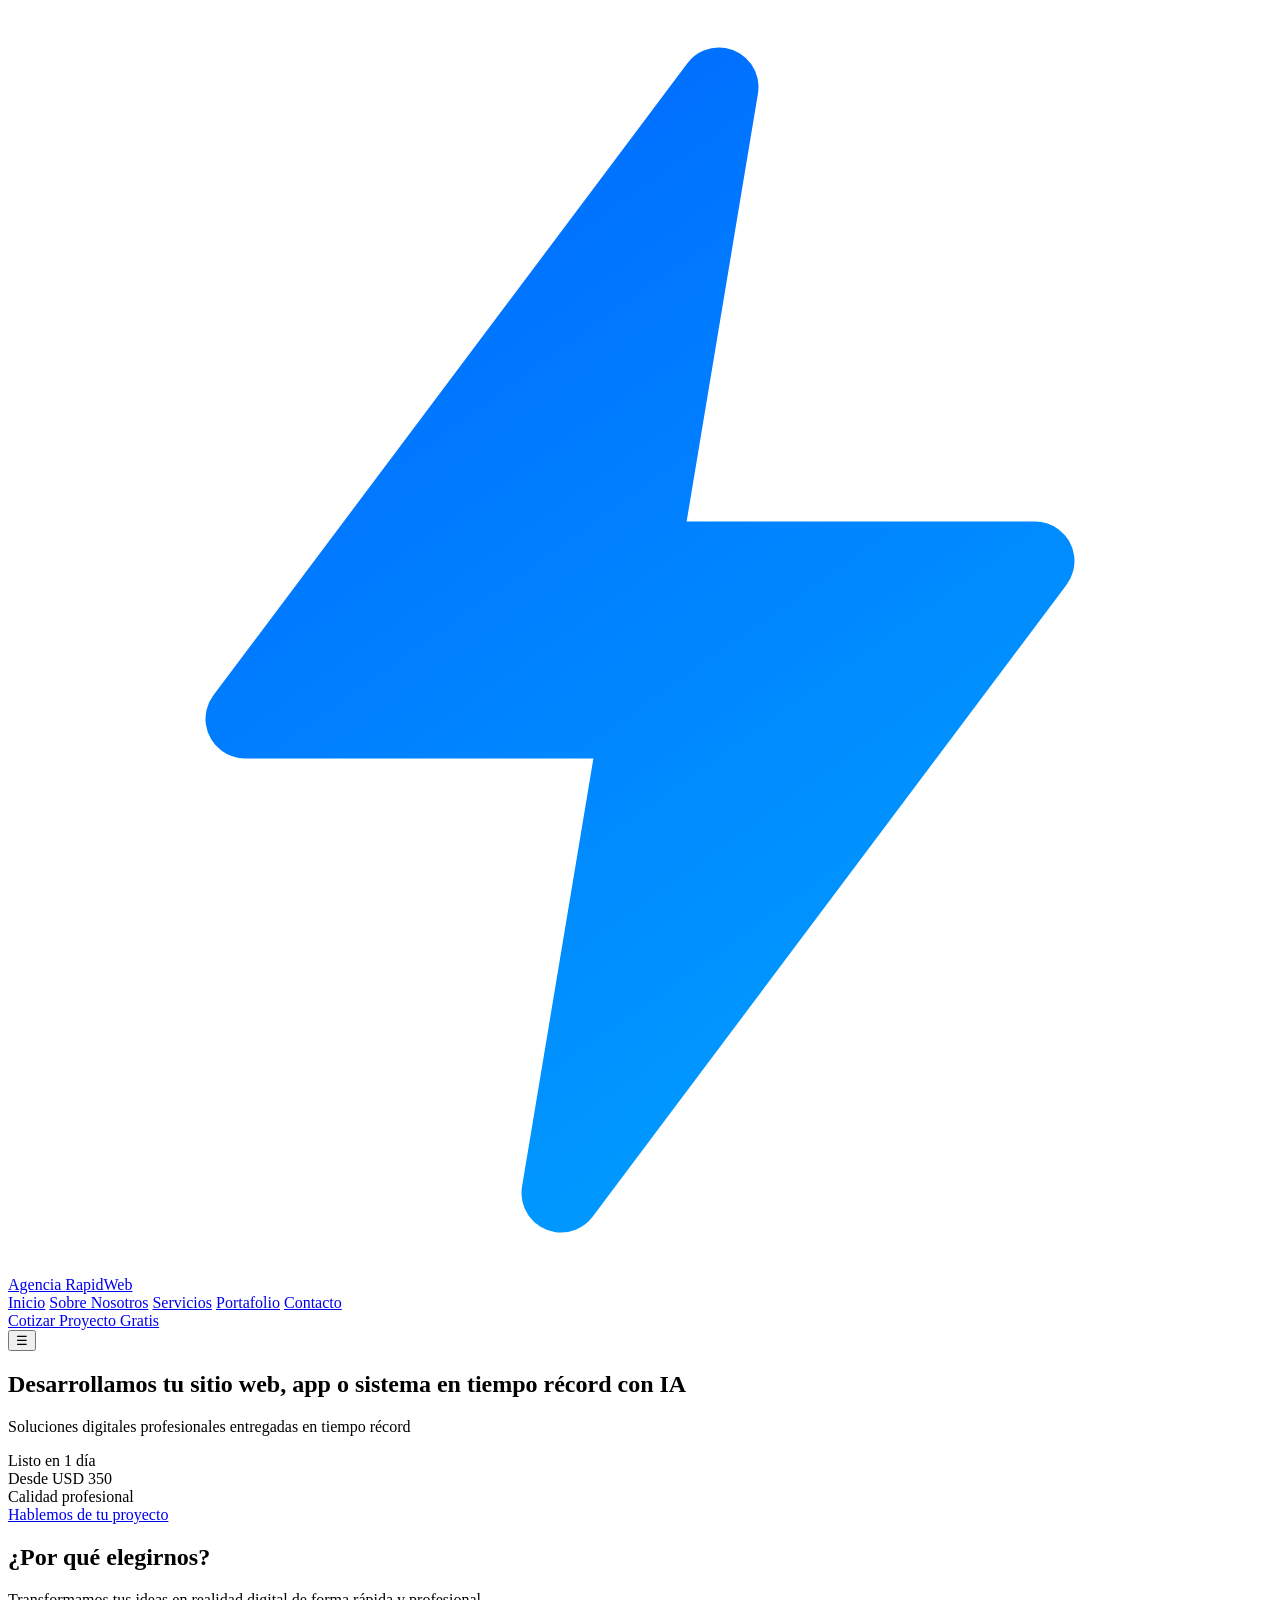
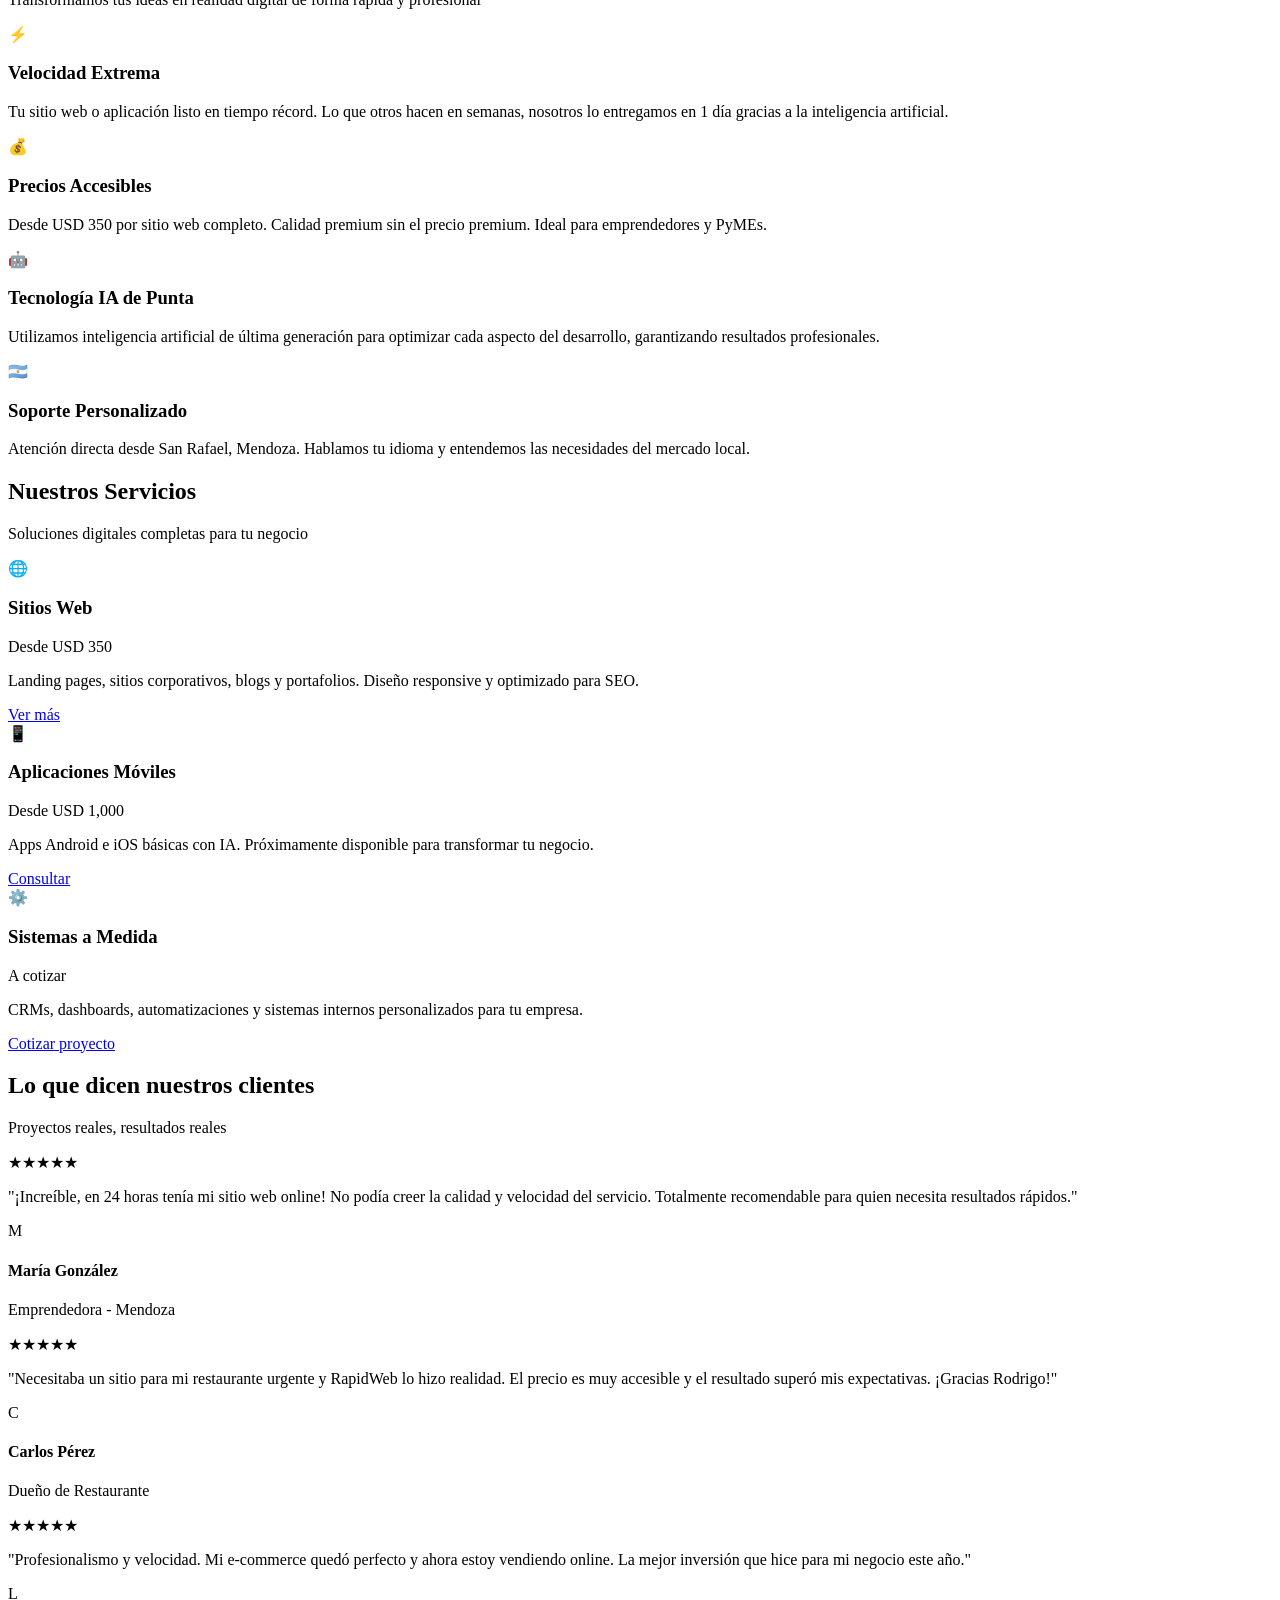
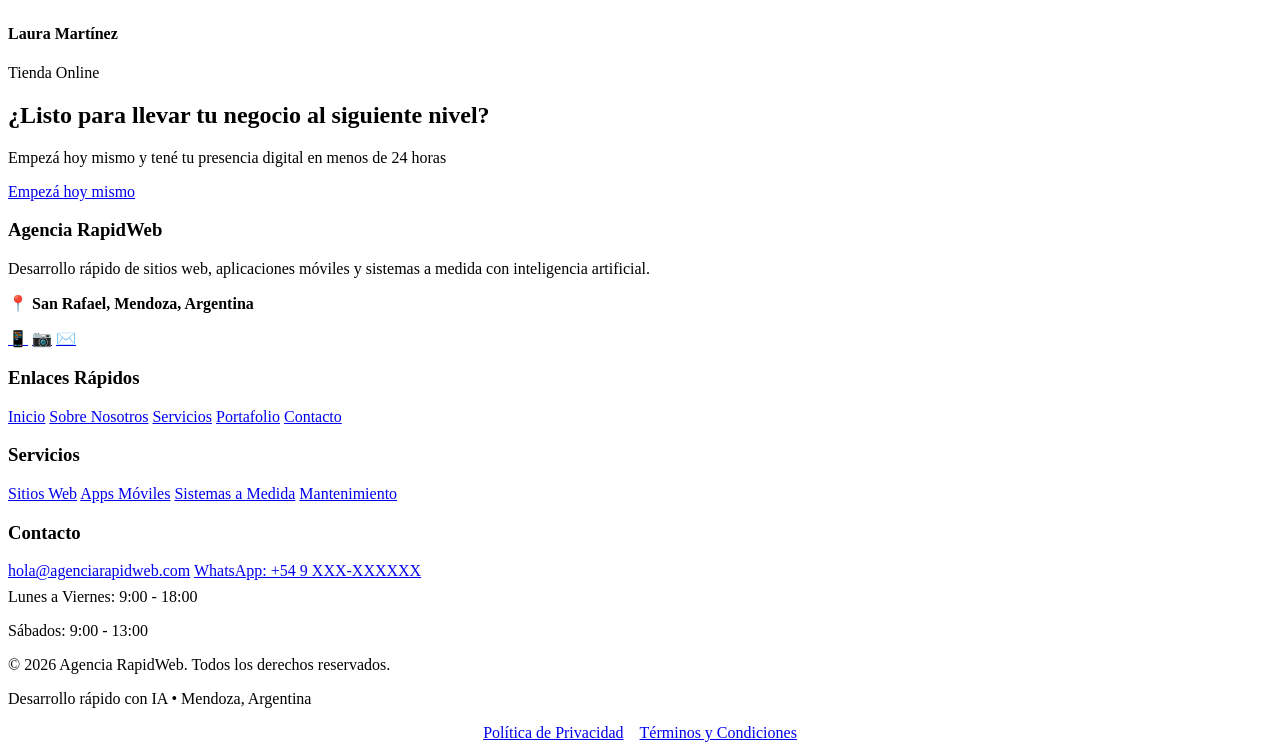
==== index.html @ 2112200e "Add files via upload" ====
<!DOCTYPE html>
<html lang="es">
<head>
    <meta charset="UTF-8">
    <meta name="viewport" content="width=device-width, initial-scale=1.0">
    <meta name="description" content="Agencia RapidWeb - Desarrollo rápido de sitios web, apps móviles y sistemas a medida con IA. Listo en 1 día desde USD 350. San Rafael, Mendoza, Argentina.">
    <meta name="keywords" content="desarrollo web, sitios web rápidos, apps móviles, IA, inteligencia artificial, Mendoza, Argentina, páginas web baratas">
    <meta name="author" content="Agencia RapidWeb - Rodrigo">

    <!-- Open Graph / Facebook -->
    <meta property="og:type" content="website">
    <meta property="og:title" content="Agencia RapidWeb - Tu sitio web listo en 1 día">
    <meta property="og:description" content="Desarrollo de sitios web, apps y sistemas con IA. Desde USD 350. Calidad profesional en tiempo récord.">
    <meta property="og:image" content="img/og-image.jpg">

    <!-- Twitter -->
    <meta name="twitter:card" content="summary_large_image">
    <meta name="twitter:title" content="Agencia RapidWeb - Tu sitio web listo en 1 día">
    <meta name="twitter:description" content="Desarrollo de sitios web, apps y sistemas con IA. Desde USD 350.">

    <title>Agencia RapidWeb | Desarrollo Web Rápido con IA | Mendoza, Argentina</title>

    <!-- Favicon -->
    <link rel="icon" type="image/svg+xml" href="data:image/svg+xml,<svg xmlns='http://www.w3.org/2000/svg' viewBox='0 0 100 100'><text y='.9em' font-size='90'>⚡</text></svg>">

    <!-- Google Fonts -->
    <link rel="preconnect" href="https://fonts.googleapis.com">
    <link rel="preconnect" href="https://fonts.gstatic.com" crossorigin>
    <link href="https://fonts.googleapis.com/css2?family=Inter:wght@400;500;600;700&display=swap" rel="stylesheet">

    <!-- Styles -->
    <link rel="stylesheet" href="css/style.css">
</head>
<body>

    <!-- ========== HEADER ========== -->
    <header class="header">
        <div class="container">
            <a href="index.html" class="logo">
                <!-- Logo SVG - Rayo estilizado -->
                <svg class="logo-icon" viewBox="0 0 32 32" fill="none" xmlns="http://www.w3.org/2000/svg">
                    <path d="M18 2L6 18H16L14 30L26 14H16L18 2Z" fill="url(#gradient)" stroke="url(#gradient)" stroke-width="2" stroke-linejoin="round"/>
                    <defs>
                        <linearGradient id="gradient" x1="6" y1="2" x2="26" y2="30" gradientUnits="userSpaceOnUse">
                            <stop stop-color="#0066FF"/>
                            <stop offset="1" stop-color="#00A3FF"/>
                        </linearGradient>
                    </defs>
                </svg>
                <span>Agencia <span class="logo-text">RapidWeb</span></span>
            </a>

            <nav class="nav-menu">
                <a href="index.html">Inicio</a>
                <a href="about.html">Sobre Nosotros</a>
                <a href="services.html">Servicios</a>
                <a href="portfolio.html">Portafolio</a>
                <a href="contact.html">Contacto</a>
                <div class="nav-cta">
                    <a href="contact.html" class="btn btn-primary">Cotizar Proyecto Gratis</a>
                </div>
            </nav>

            <button class="mobile-menu-toggle" aria-label="Abrir menú">☰</button>
        </div>
    </header>

    <!-- ========== HERO SECTION ========== -->
    <section class="hero">
        <div class="container">
            <div class="hero-content fade-in">
                <h1>Desarrollamos tu sitio web, app o sistema en tiempo récord con IA</h1>
                <p class="hero-subtitle">Soluciones digitales profesionales entregadas en tiempo récord</p>

                <div class="hero-features">
                    <div class="hero-feature">Listo en 1 día</div>
                    <div class="hero-feature">Desde USD 350</div>
                    <div class="hero-feature">Calidad profesional</div>
                </div>

                <a href="contact.html" class="btn btn-primary btn-large">Hablemos de tu proyecto</a>
            </div>
        </div>
    </section>

    <!-- ========== BENEFICIOS ========== -->
    <section class="benefits section-padding">
        <div class="container">
            <div class="section-title fade-in">
                <h2>¿Por qué elegirnos?</h2>
                <p class="section-subtitle">Transformamos tus ideas en realidad digital de forma rápida y profesional</p>
            </div>

            <div class="benefits-grid">
                <div class="benefit-card fade-in">
                    <div class="benefit-icon">⚡</div>
                    <h3>Velocidad Extrema</h3>
                    <p>Tu sitio web o aplicación listo en tiempo récord. Lo que otros hacen en semanas, nosotros lo entregamos en 1 día gracias a la inteligencia artificial.</p>
                </div>

                <div class="benefit-card fade-in">
                    <div class="benefit-icon">💰</div>
                    <h3>Precios Accesibles</h3>
                    <p>Desde USD 350 por sitio web completo. Calidad premium sin el precio premium. Ideal para emprendedores y PyMEs.</p>
                </div>

                <div class="benefit-card fade-in">
                    <div class="benefit-icon">🤖</div>
                    <h3>Tecnología IA de Punta</h3>
                    <p>Utilizamos inteligencia artificial de última generación para optimizar cada aspecto del desarrollo, garantizando resultados profesionales.</p>
                </div>

                <div class="benefit-card fade-in">
                    <div class="benefit-icon">🇦🇷</div>
                    <h3>Soporte Personalizado</h3>
                    <p>Atención directa desde San Rafael, Mendoza. Hablamos tu idioma y entendemos las necesidades del mercado local.</p>
                </div>
            </div>
        </div>
    </section>

    <!-- ========== SERVICIOS DESTACADOS ========== -->
    <section class="section-padding" style="background: white;">
        <div class="container">
            <div class="section-title fade-in">
                <h2>Nuestros Servicios</h2>
                <p class="section-subtitle">Soluciones digitales completas para tu negocio</p>
            </div>

            <div class="services-grid">
                <div class="service-card fade-in">
                    <div class="service-icon">🌐</div>
                    <h3>Sitios Web</h3>
                    <p class="service-price">Desde USD 350</p>
                    <p>Landing pages, sitios corporativos, blogs y portafolios. Diseño responsive y optimizado para SEO.</p>
                    <a href="services.html" class="btn btn-outline">Ver más</a>
                </div>

                <div class="service-card fade-in">
                    <div class="service-icon">📱</div>
                    <h3>Aplicaciones Móviles</h3>
                    <p class="service-price">Desde USD 1,000</p>
                    <p>Apps Android e iOS básicas con IA. Próximamente disponible para transformar tu negocio.</p>
                    <a href="services.html" class="btn btn-outline">Consultar</a>
                </div>

                <div class="service-card fade-in">
                    <div class="service-icon">⚙️</div>
                    <h3>Sistemas a Medida</h3>
                    <p class="service-price">A cotizar</p>
                    <p>CRMs, dashboards, automatizaciones y sistemas internos personalizados para tu empresa.</p>
                    <a href="contact.html" class="btn btn-outline">Cotizar proyecto</a>
                </div>
            </div>
        </div>
    </section>

    <!-- ========== TESTIMONIOS ========== -->
    <section class="testimonials section-padding">
        <div class="container">
            <div class="section-title fade-in">
                <h2>Lo que dicen nuestros clientes</h2>
                <p class="section-subtitle">Proyectos reales, resultados reales</p>
            </div>

            <div class="testimonials-grid">
                <div class="testimonial-card fade-in">
                    <div class="testimonial-rating">★★★★★</div>
                    <p class="testimonial-text">"¡Increíble, en 24 horas tenía mi sitio web online! No podía creer la calidad y velocidad del servicio. Totalmente recomendable para quien necesita resultados rápidos."</p>
                    <div class="testimonial-header">
                        <div class="testimonial-avatar">M</div>
                        <div class="testimonial-info">
                            <h4>María González</h4>
                            <p class="testimonial-role">Emprendedora - Mendoza</p>
                        </div>
                    </div>
                </div>

                <div class="testimonial-card fade-in">
                    <div class="testimonial-rating">★★★★★</div>
                    <p class="testimonial-text">"Necesitaba un sitio para mi restaurante urgente y RapidWeb lo hizo realidad. El precio es muy accesible y el resultado superó mis expectativas. ¡Gracias Rodrigo!"</p>
                    <div class="testimonial-header">
                        <div class="testimonial-avatar">C</div>
                        <div class="testimonial-info">
                            <h4>Carlos Pérez</h4>
                            <p class="testimonial-role">Dueño de Restaurante</p>
                        </div>
                    </div>
                </div>

                <div class="testimonial-card fade-in">
                    <div class="testimonial-rating">★★★★★</div>
                    <p class="testimonial-text">"Profesionalismo y velocidad. Mi e-commerce quedó perfecto y ahora estoy vendiendo online. La mejor inversión que hice para mi negocio este año."</p>
                    <div class="testimonial-header">
                        <div class="testimonial-avatar">L</div>
                        <div class="testimonial-info">
                            <h4>Laura Martínez</h4>
                            <p class="testimonial-role">Tienda Online</p>
                        </div>
                    </div>
                </div>
            </div>
        </div>
    </section>

    <!-- ========== CTA FINAL ========== -->
    <section class="cta-section">
        <div class="container">
            <div class="fade-in">
                <h2>¿Listo para llevar tu negocio al siguiente nivel?</h2>
                <p>Empezá hoy mismo y tené tu presencia digital en menos de 24 horas</p>
                <a href="contact.html" class="btn btn-white btn-large">Empezá hoy mismo</a>
            </div>
        </div>
    </section>

    <!-- ========== FOOTER ========== -->
    <footer class="footer">
        <div class="container">
            <div class="footer-content">
                <div class="footer-section">
                    <h3>Agencia RapidWeb</h3>
                    <p>Desarrollo rápido de sitios web, aplicaciones móviles y sistemas a medida con inteligencia artificial.</p>
                    <p style="margin-top: 1rem;"><strong>📍 San Rafael, Mendoza, Argentina</strong></p>
                    <div class="social-links">
                        <a href="https://wa.me/549XXXXXXXXX" class="social-link" aria-label="WhatsApp" target="_blank" rel="noopener">📱</a>
                        <a href="https://instagram.com/agenciarapidweb" class="social-link" aria-label="Instagram" target="_blank" rel="noopener">📷</a>
                        <a href="mailto:hola@agenciarapidweb.com" class="social-link" aria-label="Email">✉️</a>
                    </div>
                </div>

                <div class="footer-section">
                    <h3>Enlaces Rápidos</h3>
                    <div class="footer-links">
                        <a href="index.html">Inicio</a>
                        <a href="about.html">Sobre Nosotros</a>
                        <a href="services.html">Servicios</a>
                        <a href="portfolio.html">Portafolio</a>
                        <a href="contact.html">Contacto</a>
                    </div>
                </div>

                <div class="footer-section">
                    <h3>Servicios</h3>
                    <div class="footer-links">
                        <a href="services.html#sitios-web">Sitios Web</a>
                        <a href="services.html#apps-moviles">Apps Móviles</a>
                        <a href="services.html#sistemas">Sistemas a Medida</a>
                        <a href="services.html#mantenimiento">Mantenimiento</a>
                    </div>
                </div>

                <div class="footer-section">
                    <h3>Contacto</h3>
                    <div class="footer-links">
                        <a href="mailto:hola@agenciarapidweb.com">hola@agenciarapidweb.com</a>
                        <a href="https://wa.me/549XXXXXXXXX">WhatsApp: +54 9 XXX-XXXXXX</a>
                        <p style="margin-top: 0.5rem;">Lunes a Viernes: 9:00 - 18:00</p>
                        <p>Sábados: 9:00 - 13:00</p>
                    </div>
                </div>
            </div>

            <div class="footer-bottom">
                <p>&copy; 2026 Agencia RapidWeb. Todos los derechos reservados.</p>
                <p>Desarrollo rápido con IA • Mendoza, Argentina</p>
                <div class="footer-links" style="display: flex; justify-content: center; gap: 1rem; margin-top: 0.5rem; flex-wrap: wrap;">
                    <a href="#!">Política de Privacidad</a>
                    <a href="#!">Términos y Condiciones</a>
                </div>
            </div>
        </div>
    </footer>

    <!-- Scripts -->
    <script src="js/script.js"></script>

</body>
</html>
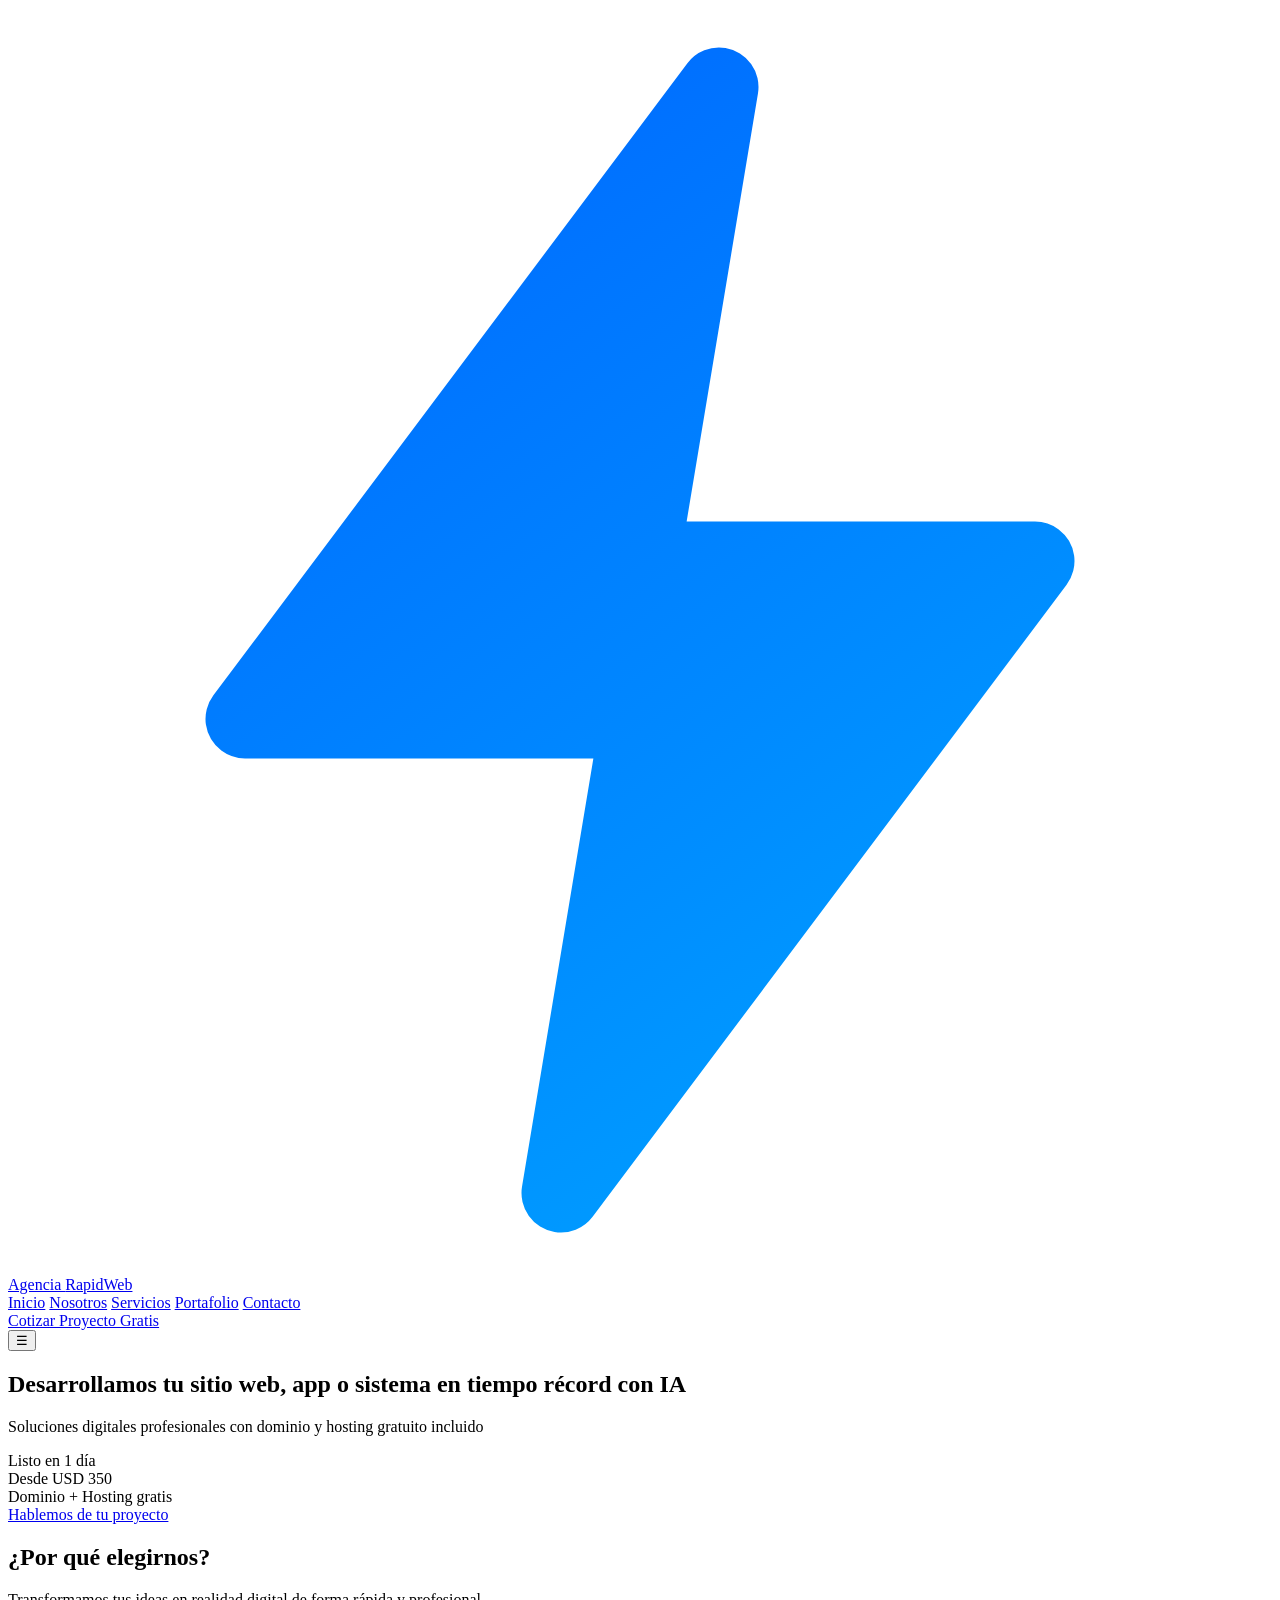
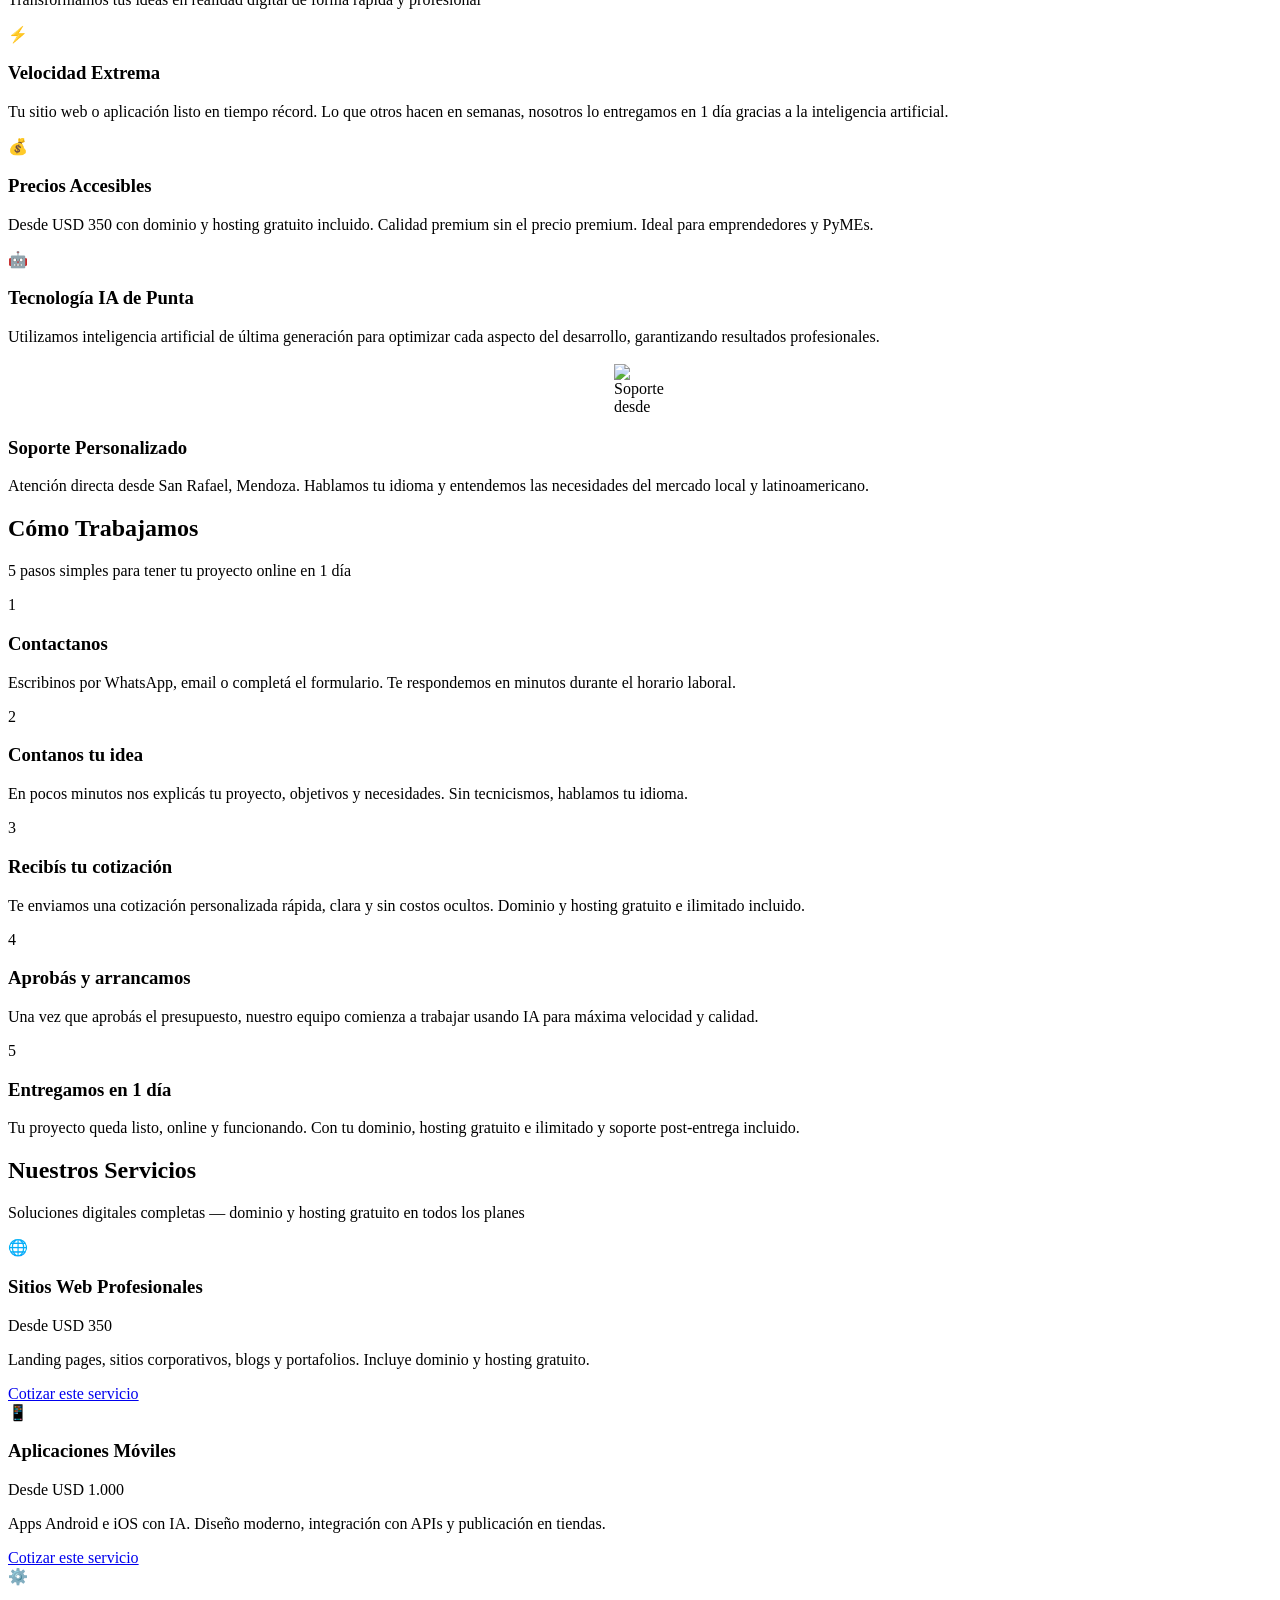
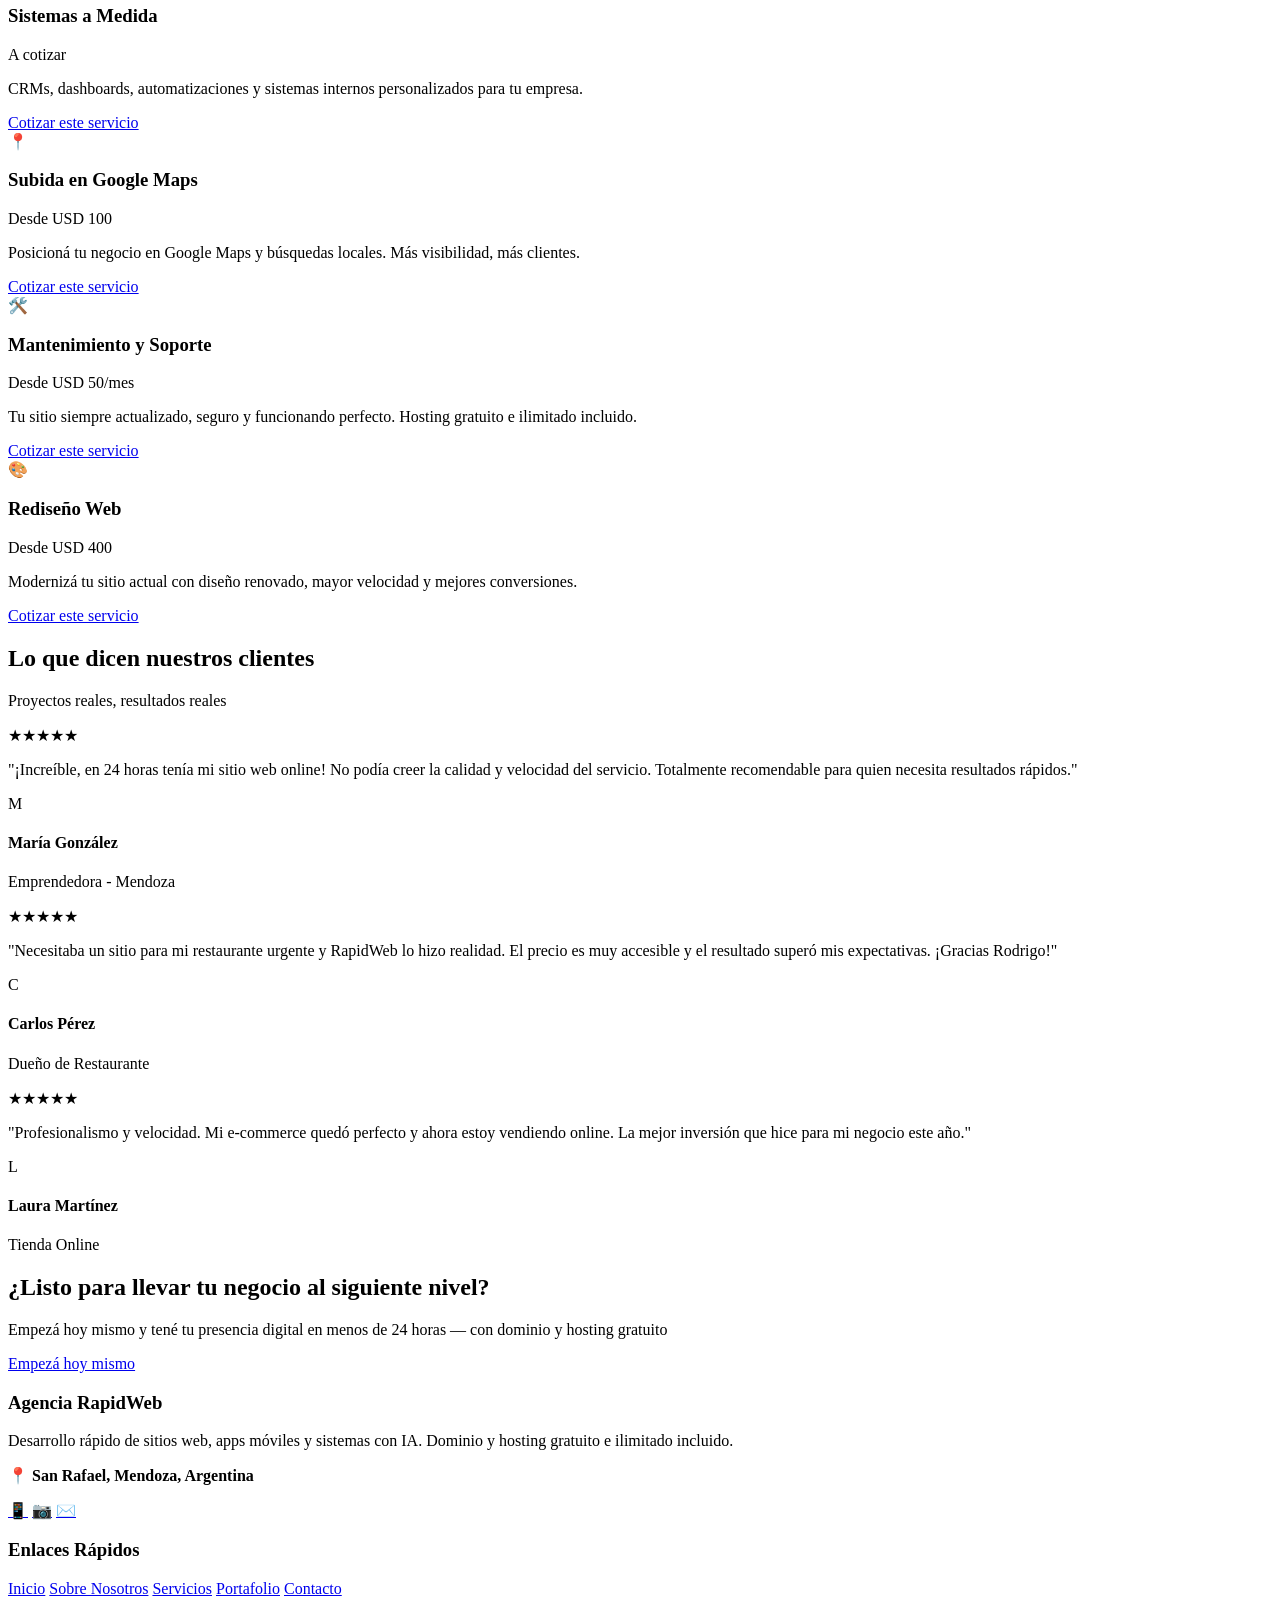
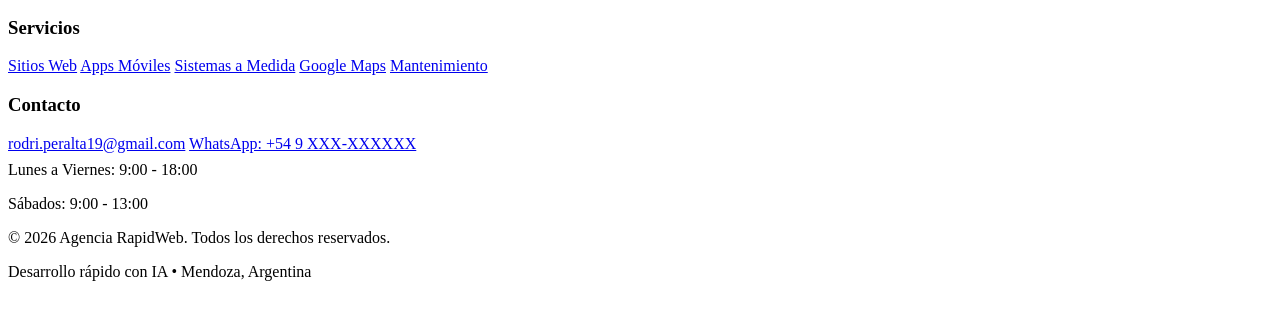
==== commit 34b2b0dc: ""Subida completa del sitio" "Subida completa del sitio"" ====
--- a/index.html
+++ b/index.html
@@ -3,33 +3,38 @@
 <head>
     <meta charset="UTF-8">
     <meta name="viewport" content="width=device-width, initial-scale=1.0">
-    <meta name="description" content="Agencia RapidWeb - Desarrollo rápido de sitios web, apps móviles y sistemas a medida con IA. Listo en 1 día desde USD 350. San Rafael, Mendoza, Argentina.">
-    <meta name="keywords" content="desarrollo web, sitios web rápidos, apps móviles, IA, inteligencia artificial, Mendoza, Argentina, páginas web baratas">
-    <meta name="author" content="Agencia RapidWeb - Rodrigo">
-
-    <!-- Open Graph / Facebook -->
+    <meta name="description" content="Agencia RapidWeb - Desarrollo rápido de sitios web, apps móviles y sistemas a medida con IA. Listo en 1 día desde USD 350. Dominio y hosting gratuito. San Rafael, Mendoza, Argentina.">
+    <meta name="keywords" content="desarrollo web, sitios web rápidos, apps móviles, IA, inteligencia artificial, Mendoza, Argentina, páginas web baratas, hosting gratuito">
+    <meta name="author" content="Agencia RapidWeb - Rodrigo Peralta">
+
     <meta property="og:type" content="website">
     <meta property="og:title" content="Agencia RapidWeb - Tu sitio web listo en 1 día">
-    <meta property="og:description" content="Desarrollo de sitios web, apps y sistemas con IA. Desde USD 350. Calidad profesional en tiempo récord.">
+    <meta property="og:description" content="Desarrollo de sitios web, apps y sistemas con IA. Desde USD 350. Dominio y hosting gratuito.">
     <meta property="og:image" content="img/og-image.jpg">
-
-    <!-- Twitter -->
     <meta name="twitter:card" content="summary_large_image">
-    <meta name="twitter:title" content="Agencia RapidWeb - Tu sitio web listo en 1 día">
-    <meta name="twitter:description" content="Desarrollo de sitios web, apps y sistemas con IA. Desde USD 350.">
 
     <title>Agencia RapidWeb | Desarrollo Web Rápido con IA | Mendoza, Argentina</title>
 
-    <!-- Favicon -->
     <link rel="icon" type="image/svg+xml" href="data:image/svg+xml,<svg xmlns='http://www.w3.org/2000/svg' viewBox='0 0 100 100'><text y='.9em' font-size='90'>⚡</text></svg>">
-
-    <!-- Google Fonts -->
     <link rel="preconnect" href="https://fonts.googleapis.com">
     <link rel="preconnect" href="https://fonts.gstatic.com" crossorigin>
     <link href="https://fonts.googleapis.com/css2?family=Inter:wght@400;500;600;700&display=swap" rel="stylesheet">
-
-    <!-- Styles -->
     <link rel="stylesheet" href="css/style.css">
+
+    <!--
+    ================================================
+    GOOGLE ANALYTICS - Configuración futura
+    Para activar: reemplazá G-XXXXXXXXXX con tu ID real de GA4.
+    Obtené tu ID en: https://analytics.google.com
+    ================================================
+    <script async src="https://www.googletagmanager.com/gtag/js?id=G-XXXXXXXXXX"></script>
+    <script>
+      window.dataLayer = window.dataLayer || [];
+      function gtag(){dataLayer.push(arguments);}
+      gtag('js', new Date());
+      gtag('config', 'G-XXXXXXXXXX');
+    </script>
+    -->
 </head>
 <body>
 
@@ -37,7 +42,6 @@
     <header class="header">
         <div class="container">
             <a href="index.html" class="logo">
-                <!-- Logo SVG - Rayo estilizado -->
                 <svg class="logo-icon" viewBox="0 0 32 32" fill="none" xmlns="http://www.w3.org/2000/svg">
                     <path d="M18 2L6 18H16L14 30L26 14H16L18 2Z" fill="url(#gradient)" stroke="url(#gradient)" stroke-width="2" stroke-linejoin="round"/>
                     <defs>
@@ -52,8 +56,8 @@
 
             <nav class="nav-menu">
                 <a href="index.html">Inicio</a>
-                <a href="about.html">Sobre Nosotros</a>
-                <a href="services.html">Servicios</a>
+                <a href="about.html">Nosotros</a>
+                <a href="services.html#sitios-web">Servicios</a>
                 <a href="portfolio.html">Portafolio</a>
                 <a href="contact.html">Contacto</a>
                 <div class="nav-cta">
@@ -65,20 +69,18 @@
         </div>
     </header>
 
-    <!-- ========== HERO SECTION ========== -->
+    <!-- ========== HERO ========== -->
     <section class="hero">
         <div class="container">
             <div class="hero-content fade-in">
                 <h1>Desarrollamos tu sitio web, app o sistema en tiempo récord con IA</h1>
-                <p class="hero-subtitle">Soluciones digitales profesionales entregadas en tiempo récord</p>
-
+                <p class="hero-subtitle">Soluciones digitales profesionales con dominio y hosting gratuito incluido</p>
                 <div class="hero-features">
                     <div class="hero-feature">Listo en 1 día</div>
                     <div class="hero-feature">Desde USD 350</div>
-                    <div class="hero-feature">Calidad profesional</div>
-                </div>
-
-                <a href="contact.html" class="btn btn-primary btn-large">Hablemos de tu proyecto</a>
+                    <div class="hero-feature">Dominio + Hosting gratis</div>
+                </div>
+                <a href="contact.html" class="btn btn-white btn-large">Hablemos de tu proyecto</a>
             </div>
         </div>
     </section>
@@ -90,66 +92,129 @@
                 <h2>¿Por qué elegirnos?</h2>
                 <p class="section-subtitle">Transformamos tus ideas en realidad digital de forma rápida y profesional</p>
             </div>
-
             <div class="benefits-grid">
                 <div class="benefit-card fade-in">
                     <div class="benefit-icon">⚡</div>
                     <h3>Velocidad Extrema</h3>
                     <p>Tu sitio web o aplicación listo en tiempo récord. Lo que otros hacen en semanas, nosotros lo entregamos en 1 día gracias a la inteligencia artificial.</p>
                 </div>
-
                 <div class="benefit-card fade-in">
                     <div class="benefit-icon">💰</div>
                     <h3>Precios Accesibles</h3>
-                    <p>Desde USD 350 por sitio web completo. Calidad premium sin el precio premium. Ideal para emprendedores y PyMEs.</p>
-                </div>
-
+                    <p>Desde USD 350 con dominio y hosting gratuito incluido. Calidad premium sin el precio premium. Ideal para emprendedores y PyMEs.</p>
+                </div>
                 <div class="benefit-card fade-in">
                     <div class="benefit-icon">🤖</div>
                     <h3>Tecnología IA de Punta</h3>
                     <p>Utilizamos inteligencia artificial de última generación para optimizar cada aspecto del desarrollo, garantizando resultados profesionales.</p>
                 </div>
-
                 <div class="benefit-card fade-in">
-                    <div class="benefit-icon">🇦🇷</div>
+                    <div class="benefit-icon" style="display:flex;justify-content:center;align-items:center;height:3.5rem;">
+                        <img src="img/bandera-argentina.png" alt="Soporte desde Argentina" width="52" height="52" style="object-fit:contain;">
+                    </div>
                     <h3>Soporte Personalizado</h3>
-                    <p>Atención directa desde San Rafael, Mendoza. Hablamos tu idioma y entendemos las necesidades del mercado local.</p>
-                </div>
-            </div>
-        </div>
-    </section>
-
-    <!-- ========== SERVICIOS DESTACADOS ========== -->
-    <section class="section-padding" style="background: white;">
+                    <p>Atención directa desde San Rafael, Mendoza. Hablamos tu idioma y entendemos las necesidades del mercado local y latinoamericano.</p>
+                </div>
+            </div>
+        </div>
+    </section>
+
+    <!-- ========== CÓMO TRABAJAMOS ========== -->
+    <section class="section-padding how-we-work" id="como-trabajamos" style="background:white;">
+        <div class="container">
+            <div class="section-title fade-in">
+                <h2>Cómo Trabajamos</h2>
+                <p class="section-subtitle">5 pasos simples para tener tu proyecto online en 1 día</p>
+            </div>
+            <div class="steps-list">
+                <div class="step-item fade-in">
+                    <div class="step-number">1</div>
+                    <div class="step-content">
+                        <h3>Contactanos</h3>
+                        <p>Escribinos por WhatsApp, email o completá el formulario. Te respondemos en minutos durante el horario laboral.</p>
+                    </div>
+                </div>
+                <div class="step-item fade-in">
+                    <div class="step-number">2</div>
+                    <div class="step-content">
+                        <h3>Contanos tu idea</h3>
+                        <p>En pocos minutos nos explicás tu proyecto, objetivos y necesidades. Sin tecnicismos, hablamos tu idioma.</p>
+                    </div>
+                </div>
+                <div class="step-item fade-in">
+                    <div class="step-number">3</div>
+                    <div class="step-content">
+                        <h3>Recibís tu cotización</h3>
+                        <p>Te enviamos una cotización personalizada rápida, clara y sin costos ocultos. Dominio y hosting gratuito e ilimitado incluido.</p>
+                    </div>
+                </div>
+                <div class="step-item fade-in">
+                    <div class="step-number">4</div>
+                    <div class="step-content">
+                        <h3>Aprobás y arrancamos</h3>
+                        <p>Una vez que aprobás el presupuesto, nuestro equipo comienza a trabajar usando IA para máxima velocidad y calidad.</p>
+                    </div>
+                </div>
+                <div class="step-item fade-in">
+                    <div class="step-number">5</div>
+                    <div class="step-content">
+                        <h3>Entregamos en 1 día</h3>
+                        <p>Tu proyecto queda listo, online y funcionando. Con tu dominio, hosting gratuito e ilimitado y soporte post-entrega incluido.</p>
+                    </div>
+                </div>
+            </div>
+        </div>
+    </section>
+
+    <!-- ========== SERVICIOS ========== -->
+    <section class="section-padding" style="background: var(--bg-light);">
         <div class="container">
             <div class="section-title fade-in">
                 <h2>Nuestros Servicios</h2>
-                <p class="section-subtitle">Soluciones digitales completas para tu negocio</p>
-            </div>
-
+                <p class="section-subtitle">Soluciones digitales completas — dominio y hosting gratuito en todos los planes</p>
+            </div>
             <div class="services-grid">
                 <div class="service-card fade-in">
                     <div class="service-icon">🌐</div>
-                    <h3>Sitios Web</h3>
+                    <h3>Sitios Web Profesionales</h3>
                     <p class="service-price">Desde USD 350</p>
-                    <p>Landing pages, sitios corporativos, blogs y portafolios. Diseño responsive y optimizado para SEO.</p>
-                    <a href="services.html" class="btn btn-outline">Ver más</a>
-                </div>
-
+                    <p>Landing pages, sitios corporativos, blogs y portafolios. Incluye dominio y hosting gratuito.</p>
+                    <a href="services.html#sitios-web" class="btn btn-outline">Cotizar este servicio</a>
+                </div>
                 <div class="service-card fade-in">
                     <div class="service-icon">📱</div>
                     <h3>Aplicaciones Móviles</h3>
-                    <p class="service-price">Desde USD 1,000</p>
-                    <p>Apps Android e iOS básicas con IA. Próximamente disponible para transformar tu negocio.</p>
-                    <a href="services.html" class="btn btn-outline">Consultar</a>
-                </div>
-
+                    <p class="service-price">Desde USD 1.000</p>
+                    <p>Apps Android e iOS con IA. Diseño moderno, integración con APIs y publicación en tiendas.</p>
+                    <a href="services.html#apps-moviles" class="btn btn-outline">Cotizar este servicio</a>
+                </div>
                 <div class="service-card fade-in">
                     <div class="service-icon">⚙️</div>
                     <h3>Sistemas a Medida</h3>
                     <p class="service-price">A cotizar</p>
                     <p>CRMs, dashboards, automatizaciones y sistemas internos personalizados para tu empresa.</p>
-                    <a href="contact.html" class="btn btn-outline">Cotizar proyecto</a>
+                    <a href="services.html#sistemas" class="btn btn-outline">Cotizar este servicio</a>
+                </div>
+                <div class="service-card fade-in">
+                    <div class="service-icon">📍</div>
+                    <h3>Subida en Google Maps</h3>
+                    <p class="service-price">Desde USD 100</p>
+                    <p>Posicioná tu negocio en Google Maps y búsquedas locales. Más visibilidad, más clientes.</p>
+                    <a href="services.html#google-maps" class="btn btn-outline">Cotizar este servicio</a>
+                </div>
+                <div class="service-card fade-in">
+                    <div class="service-icon">🛠️</div>
+                    <h3>Mantenimiento y Soporte</h3>
+                    <p class="service-price">Desde USD 50/mes</p>
+                    <p>Tu sitio siempre actualizado, seguro y funcionando perfecto. Hosting gratuito e ilimitado incluido.</p>
+                    <a href="services.html#mantenimiento" class="btn btn-outline">Cotizar este servicio</a>
+                </div>
+                <div class="service-card fade-in">
+                    <div class="service-icon">🎨</div>
+                    <h3>Rediseño Web</h3>
+                    <p class="service-price">Desde USD 400</p>
+                    <p>Modernizá tu sitio actual con diseño renovado, mayor velocidad y mejores conversiones.</p>
+                    <a href="services.html#sitios-web" class="btn btn-outline">Cotizar este servicio</a>
                 </div>
             </div>
         </div>
@@ -162,7 +227,6 @@
                 <h2>Lo que dicen nuestros clientes</h2>
                 <p class="section-subtitle">Proyectos reales, resultados reales</p>
             </div>
-
             <div class="testimonials-grid">
                 <div class="testimonial-card fade-in">
                     <div class="testimonial-rating">★★★★★</div>
@@ -175,7 +239,6 @@
                         </div>
                     </div>
                 </div>
-
                 <div class="testimonial-card fade-in">
                     <div class="testimonial-rating">★★★★★</div>
                     <p class="testimonial-text">"Necesitaba un sitio para mi restaurante urgente y RapidWeb lo hizo realidad. El precio es muy accesible y el resultado superó mis expectativas. ¡Gracias Rodrigo!"</p>
@@ -187,7 +250,6 @@
                         </div>
                     </div>
                 </div>
-
                 <div class="testimonial-card fade-in">
                     <div class="testimonial-rating">★★★★★</div>
                     <p class="testimonial-text">"Profesionalismo y velocidad. Mi e-commerce quedó perfecto y ahora estoy vendiendo online. La mejor inversión que hice para mi negocio este año."</p>
@@ -208,7 +270,7 @@
         <div class="container">
             <div class="fade-in">
                 <h2>¿Listo para llevar tu negocio al siguiente nivel?</h2>
-                <p>Empezá hoy mismo y tené tu presencia digital en menos de 24 horas</p>
+                <p>Empezá hoy mismo y tené tu presencia digital en menos de 24 horas — con dominio y hosting gratuito</p>
                 <a href="contact.html" class="btn btn-white btn-large">Empezá hoy mismo</a>
             </div>
         </div>
@@ -220,15 +282,14 @@
             <div class="footer-content">
                 <div class="footer-section">
                     <h3>Agencia RapidWeb</h3>
-                    <p>Desarrollo rápido de sitios web, aplicaciones móviles y sistemas a medida con inteligencia artificial.</p>
+                    <p>Desarrollo rápido de sitios web, apps móviles y sistemas con IA. Dominio y hosting gratuito e ilimitado incluido.</p>
                     <p style="margin-top: 1rem;"><strong>📍 San Rafael, Mendoza, Argentina</strong></p>
                     <div class="social-links">
                         <a href="https://wa.me/549XXXXXXXXX" class="social-link" aria-label="WhatsApp" target="_blank" rel="noopener">📱</a>
                         <a href="https://instagram.com/agenciarapidweb" class="social-link" aria-label="Instagram" target="_blank" rel="noopener">📷</a>
-                        <a href="mailto:hola@agenciarapidweb.com" class="social-link" aria-label="Email">✉️</a>
-                    </div>
-                </div>
-
+                        <a href="mailto:rodri.peralta19@gmail.com" class="social-link" aria-label="Email">✉️</a>
+                    </div>
+                </div>
                 <div class="footer-section">
                     <h3>Enlaces Rápidos</h3>
                     <div class="footer-links">
@@ -239,41 +300,37 @@
                         <a href="contact.html">Contacto</a>
                     </div>
                 </div>
-
                 <div class="footer-section">
                     <h3>Servicios</h3>
                     <div class="footer-links">
                         <a href="services.html#sitios-web">Sitios Web</a>
                         <a href="services.html#apps-moviles">Apps Móviles</a>
                         <a href="services.html#sistemas">Sistemas a Medida</a>
+                        <a href="services.html#google-maps">Google Maps</a>
                         <a href="services.html#mantenimiento">Mantenimiento</a>
                     </div>
                 </div>
-
                 <div class="footer-section">
                     <h3>Contacto</h3>
                     <div class="footer-links">
-                        <a href="mailto:hola@agenciarapidweb.com">hola@agenciarapidweb.com</a>
+                        <a href="mailto:rodri.peralta19@gmail.com">rodri.peralta19@gmail.com</a>
                         <a href="https://wa.me/549XXXXXXXXX">WhatsApp: +54 9 XXX-XXXXXX</a>
                         <p style="margin-top: 0.5rem;">Lunes a Viernes: 9:00 - 18:00</p>
                         <p>Sábados: 9:00 - 13:00</p>
                     </div>
                 </div>
             </div>
-
             <div class="footer-bottom">
                 <p>&copy; 2026 Agencia RapidWeb. Todos los derechos reservados.</p>
                 <p>Desarrollo rápido con IA • Mendoza, Argentina</p>
-                <div class="footer-links" style="display: flex; justify-content: center; gap: 1rem; margin-top: 0.5rem; flex-wrap: wrap;">
-                    <a href="#!">Política de Privacidad</a>
-                    <a href="#!">Términos y Condiciones</a>
+                <div style="display: flex; justify-content: center; gap: 1rem; margin-top: 0.5rem; flex-wrap: wrap;">
+                    <a href="privacidad.html" style="color:rgba(255,255,255,0.7);font-size:0.875rem;">Política de Privacidad</a>
+                    <a href="terminos.html" style="color:rgba(255,255,255,0.7);font-size:0.875rem;">Términos y Condiciones</a>
                 </div>
             </div>
         </div>
     </footer>
 
-    <!-- Scripts -->
     <script src="js/script.js"></script>
-
 </body>
 </html>
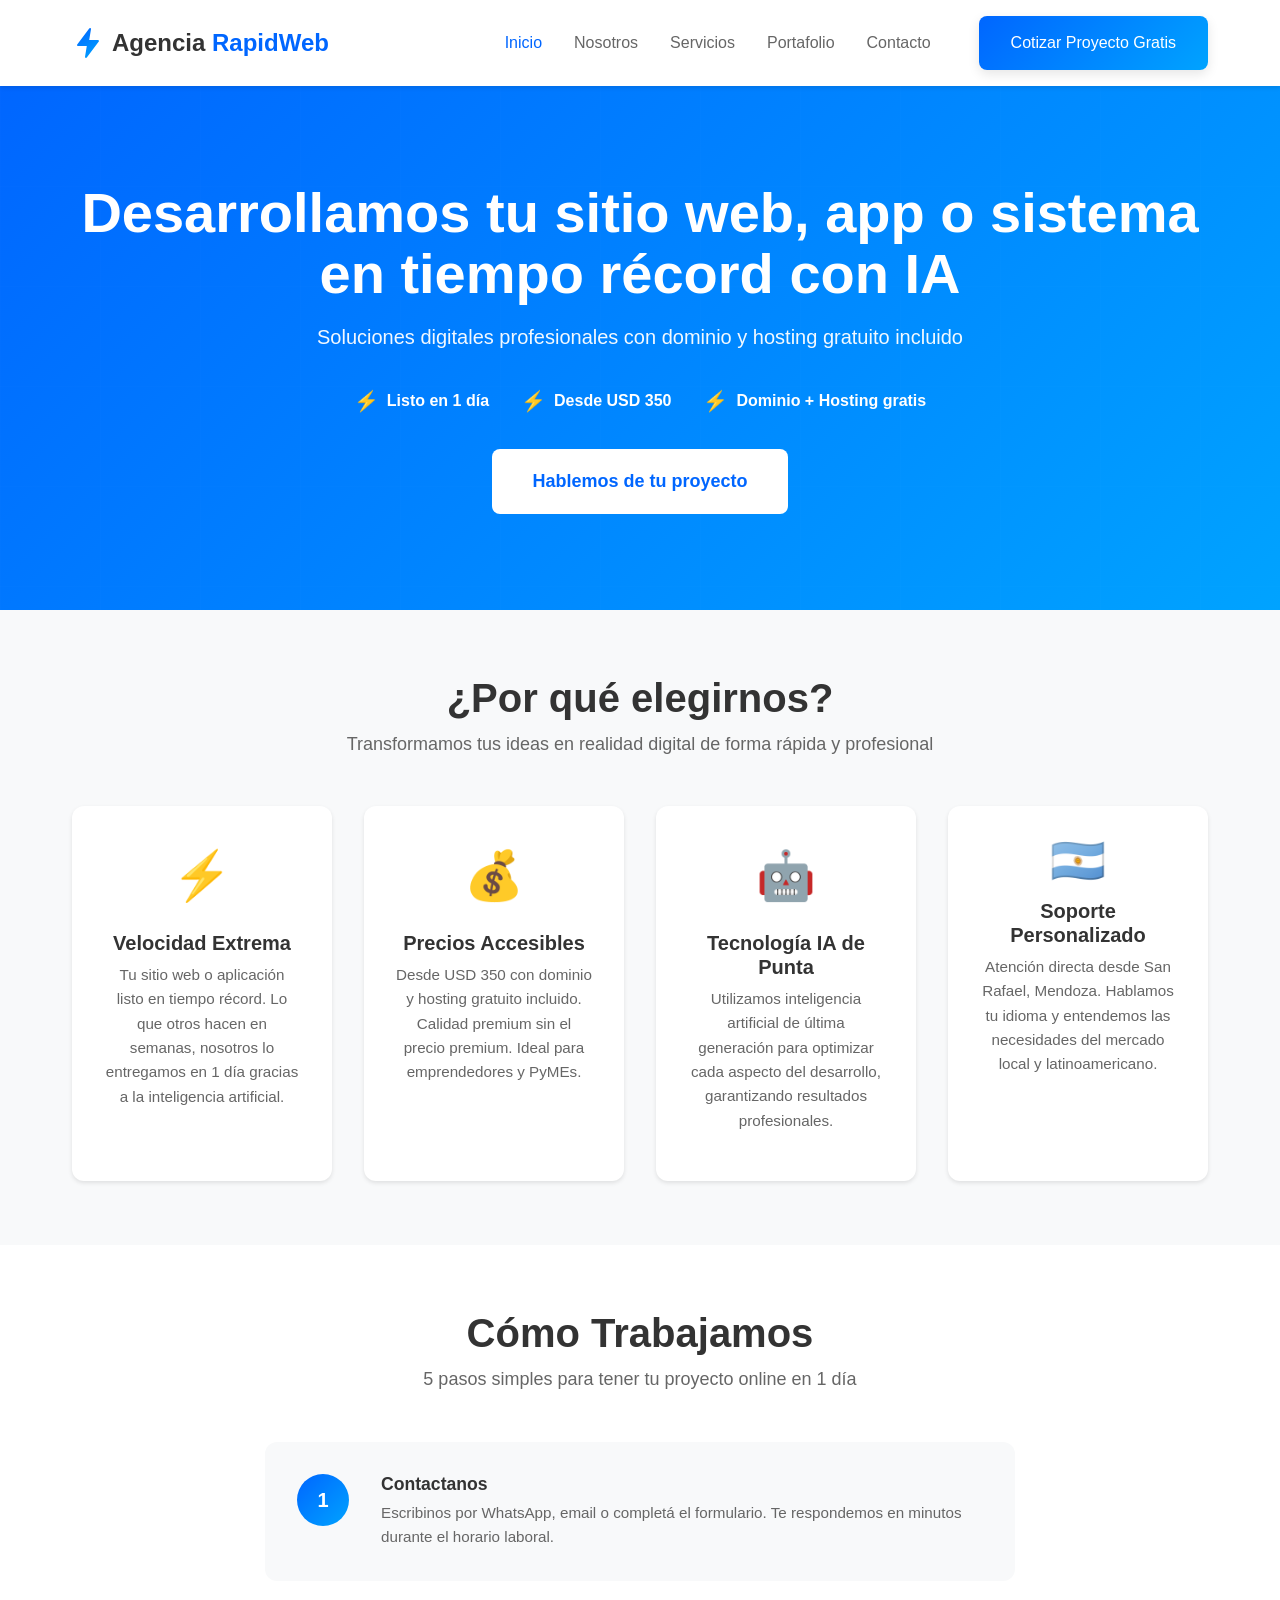
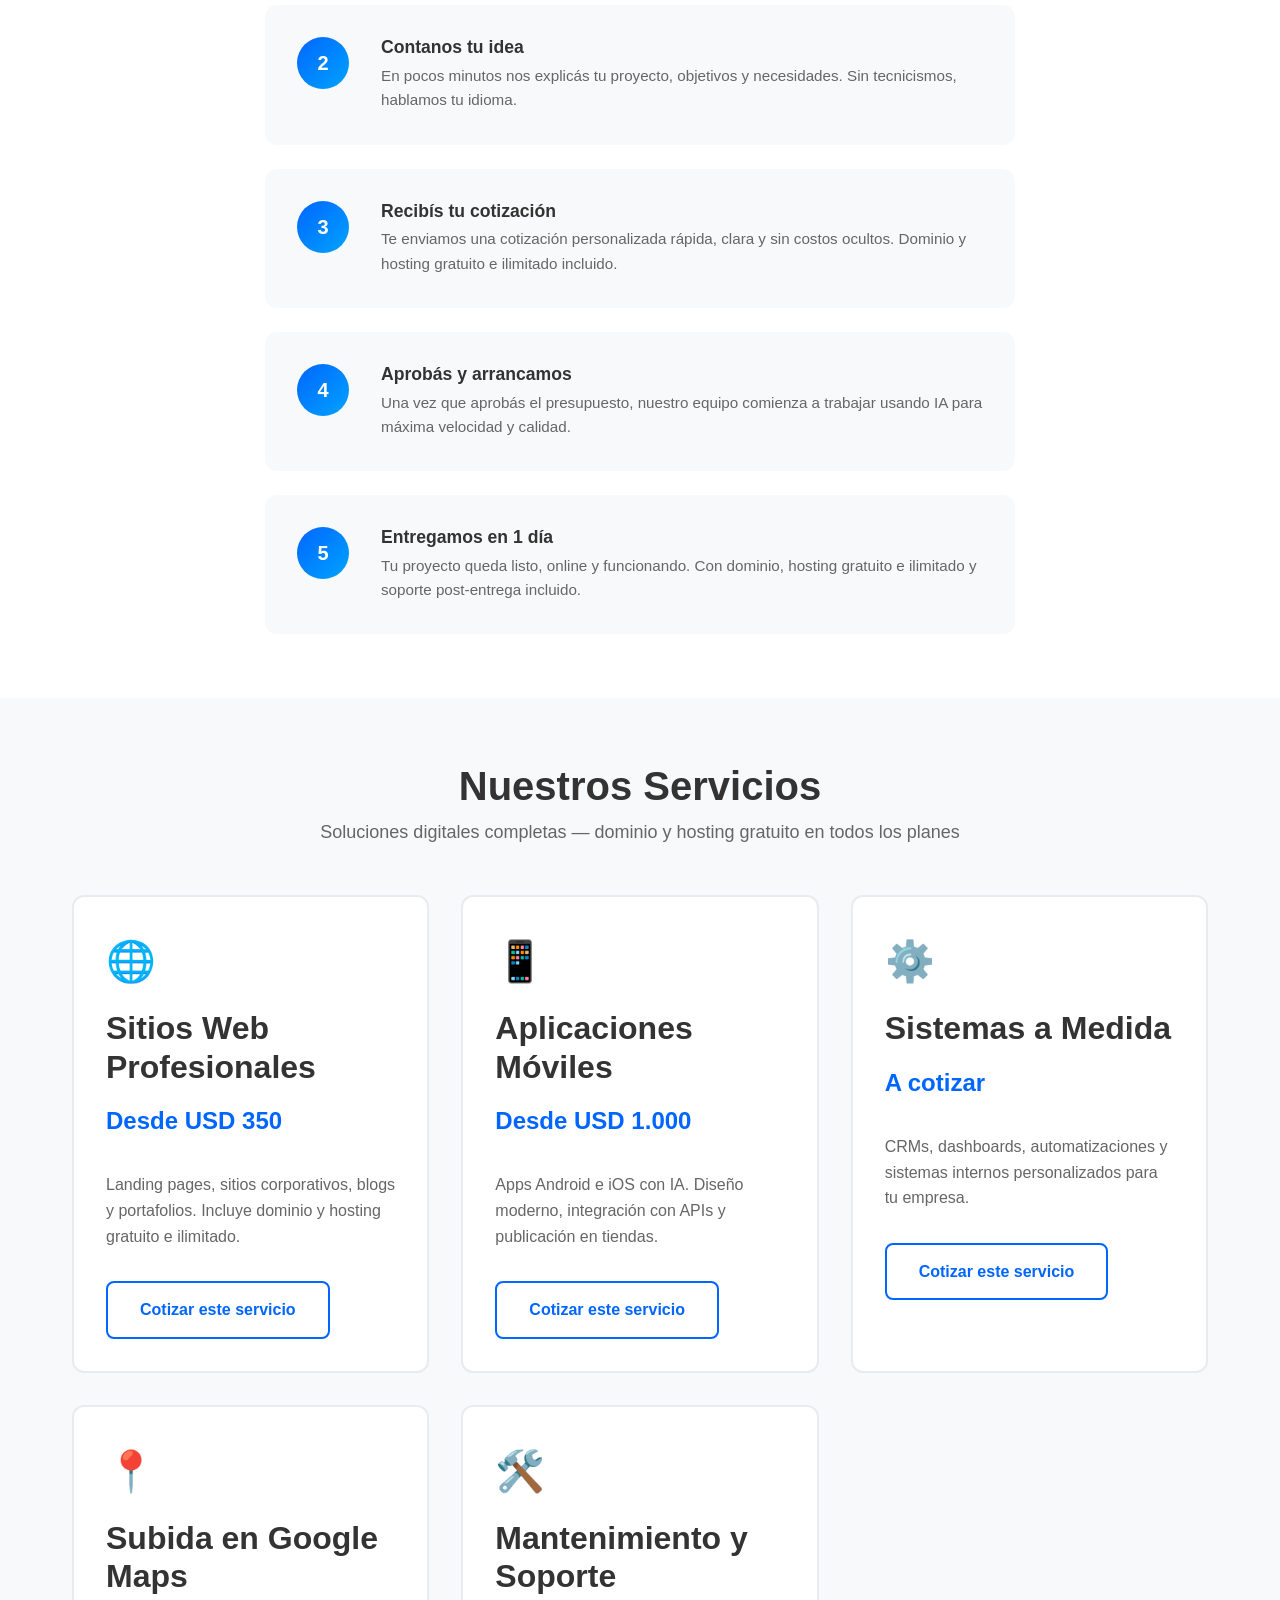
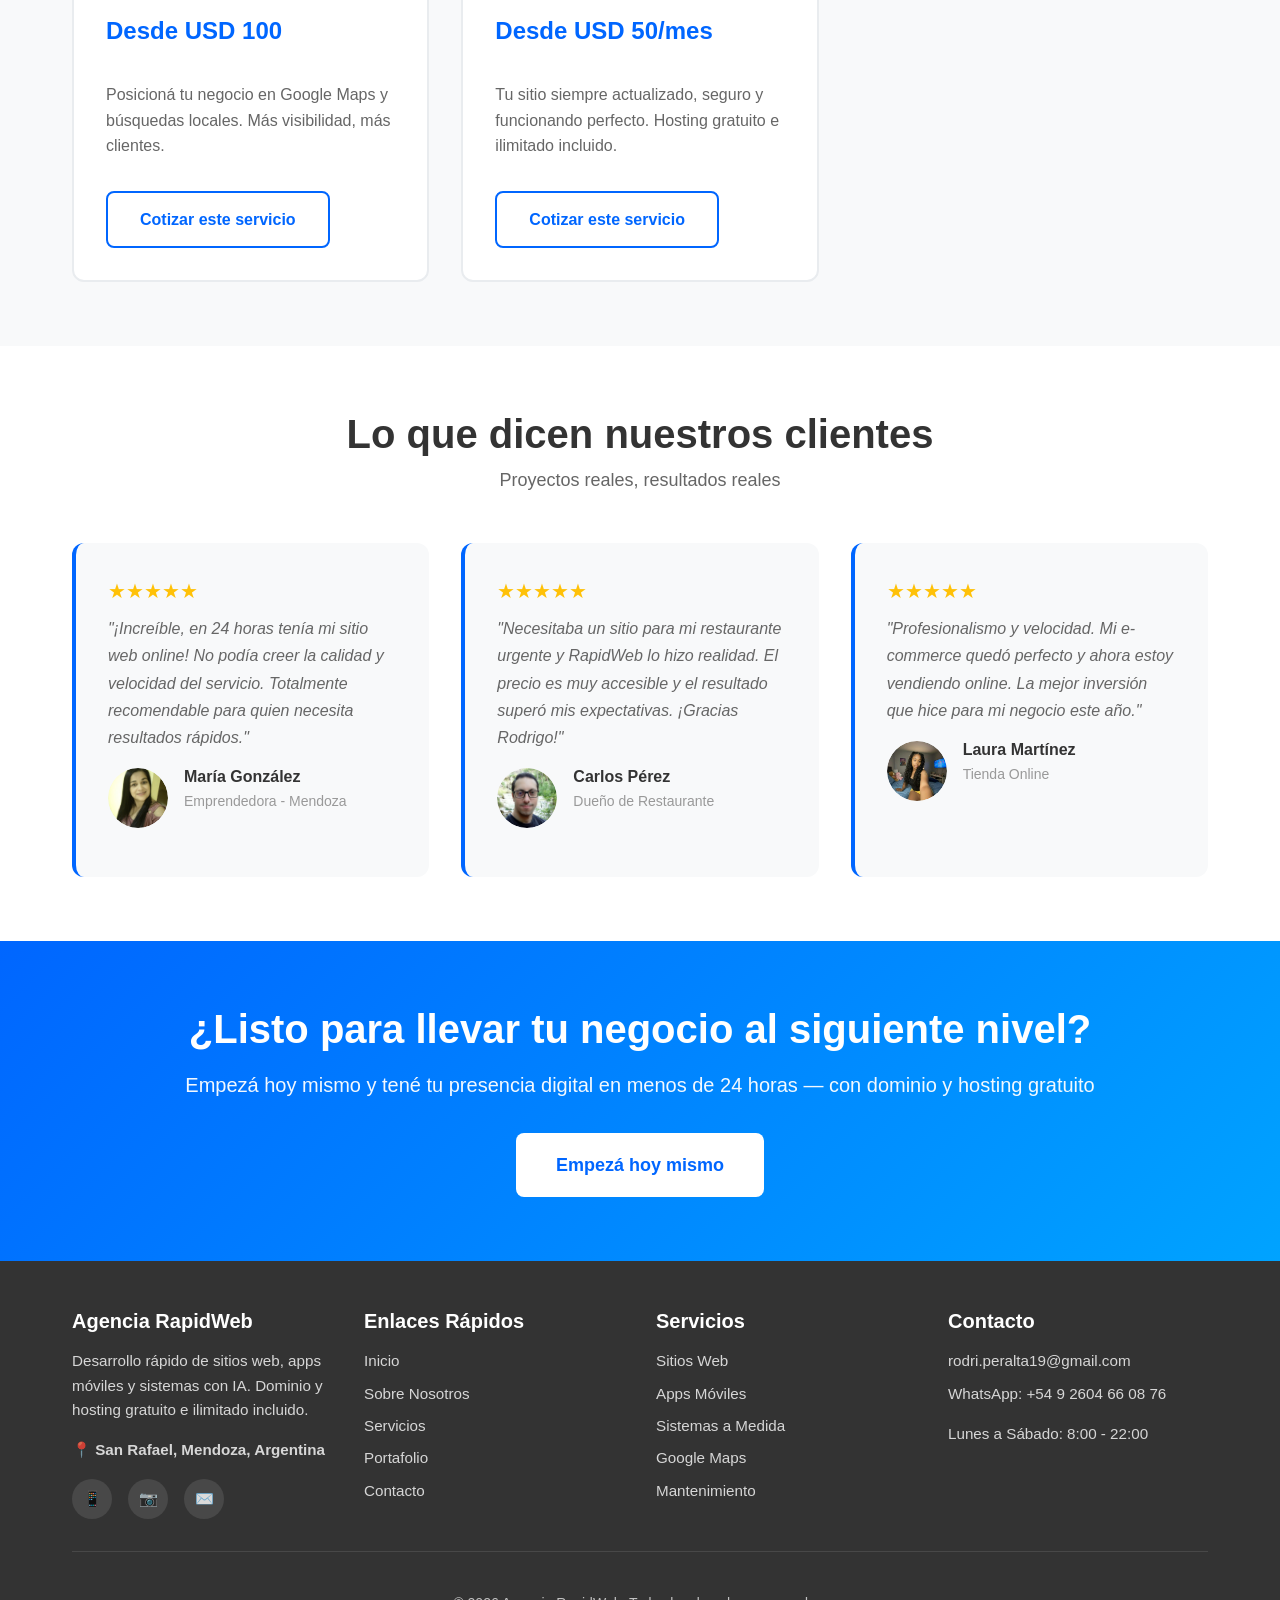
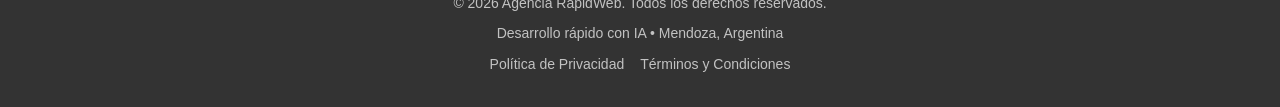
==== commit cd71c704: "Add files via upload" ====
--- a/index.html
+++ b/index.html
@@ -4,36 +4,21 @@
     <meta charset="UTF-8">
     <meta name="viewport" content="width=device-width, initial-scale=1.0">
     <meta name="description" content="Agencia RapidWeb - Desarrollo rápido de sitios web, apps móviles y sistemas a medida con IA. Listo en 1 día desde USD 350. Dominio y hosting gratuito. San Rafael, Mendoza, Argentina.">
-    <meta name="keywords" content="desarrollo web, sitios web rápidos, apps móviles, IA, inteligencia artificial, Mendoza, Argentina, páginas web baratas, hosting gratuito">
+    <meta name="keywords" content="desarrollo web, sitios web rápidos, apps móviles, IA, Mendoza, Argentina, hosting gratuito">
     <meta name="author" content="Agencia RapidWeb - Rodrigo Peralta">
-
     <meta property="og:type" content="website">
     <meta property="og:title" content="Agencia RapidWeb - Tu sitio web listo en 1 día">
     <meta property="og:description" content="Desarrollo de sitios web, apps y sistemas con IA. Desde USD 350. Dominio y hosting gratuito.">
-    <meta property="og:image" content="img/og-image.jpg">
     <meta name="twitter:card" content="summary_large_image">
-
     <title>Agencia RapidWeb | Desarrollo Web Rápido con IA | Mendoza, Argentina</title>
-
     <link rel="icon" type="image/svg+xml" href="data:image/svg+xml,<svg xmlns='http://www.w3.org/2000/svg' viewBox='0 0 100 100'><text y='.9em' font-size='90'>⚡</text></svg>">
     <link rel="preconnect" href="https://fonts.googleapis.com">
     <link rel="preconnect" href="https://fonts.gstatic.com" crossorigin>
     <link href="https://fonts.googleapis.com/css2?family=Inter:wght@400;500;600;700&display=swap" rel="stylesheet">
-    <link rel="stylesheet" href="css/style.css">
-
-    <!--
-    ================================================
-    GOOGLE ANALYTICS - Configuración futura
-    Para activar: reemplazá G-XXXXXXXXXX con tu ID real de GA4.
-    Obtené tu ID en: https://analytics.google.com
-    ================================================
+    <link rel="stylesheet" href="style.css">
+    <!-- GOOGLE ANALYTICS - Para activar: reemplazá G-XXXXXXXXXX con tu ID real de GA4
     <script async src="https://www.googletagmanager.com/gtag/js?id=G-XXXXXXXXXX"></script>
-    <script>
-      window.dataLayer = window.dataLayer || [];
-      function gtag(){dataLayer.push(arguments);}
-      gtag('js', new Date());
-      gtag('config', 'G-XXXXXXXXXX');
-    </script>
+    <script>window.dataLayer=window.dataLayer||[];function gtag(){dataLayer.push(arguments);}gtag('js',new Date());gtag('config','G-XXXXXXXXXX');</script>
     -->
 </head>
 <body>
@@ -46,14 +31,12 @@
                     <path d="M18 2L6 18H16L14 30L26 14H16L18 2Z" fill="url(#gradient)" stroke="url(#gradient)" stroke-width="2" stroke-linejoin="round"/>
                     <defs>
                         <linearGradient id="gradient" x1="6" y1="2" x2="26" y2="30" gradientUnits="userSpaceOnUse">
-                            <stop stop-color="#0066FF"/>
-                            <stop offset="1" stop-color="#00A3FF"/>
+                            <stop stop-color="#0066FF"/><stop offset="1" stop-color="#00A3FF"/>
                         </linearGradient>
                     </defs>
                 </svg>
                 <span>Agencia <span class="logo-text">RapidWeb</span></span>
             </a>
-
             <nav class="nav-menu">
                 <a href="index.html">Inicio</a>
                 <a href="about.html">Nosotros</a>
@@ -61,10 +44,10 @@
                 <a href="portfolio.html">Portafolio</a>
                 <a href="contact.html">Contacto</a>
                 <div class="nav-cta">
-                    <a href="contact.html" class="btn btn-primary">Cotizar Proyecto Gratis</a>
+                    <!-- Botón con texto BLANCO sobre fondo azul -->
+                    <a href="contact.html" class="btn btn-primary" style="color:#ffffff !important;">Cotizar Proyecto Gratis</a>
                 </div>
             </nav>
-
             <button class="mobile-menu-toggle" aria-label="Abrir menú">☰</button>
         </div>
     </header>
@@ -85,7 +68,7 @@
         </div>
     </section>
 
-    <!-- ========== BENEFICIOS ========== -->
+    <!-- ========== ¿POR QUÉ ELEGIRNOS? ========== -->
     <section class="benefits section-padding">
         <div class="container">
             <div class="section-title fade-in">
@@ -108,10 +91,9 @@
                     <h3>Tecnología IA de Punta</h3>
                     <p>Utilizamos inteligencia artificial de última generación para optimizar cada aspecto del desarrollo, garantizando resultados profesionales.</p>
                 </div>
+                <!-- Soporte con bandera argentina como emoji-imagen armónico -->
                 <div class="benefit-card fade-in">
-                    <div class="benefit-icon" style="display:flex;justify-content:center;align-items:center;height:3.5rem;">
-                        <img src="img/bandera-argentina.png" alt="Soporte desde Argentina" width="52" height="52" style="object-fit:contain;">
-                    </div>
+                    <div class="benefit-icon" style="font-size:2.8rem; line-height:1;">🇦🇷</div>
                     <h3>Soporte Personalizado</h3>
                     <p>Atención directa desde San Rafael, Mendoza. Hablamos tu idioma y entendemos las necesidades del mercado local y latinoamericano.</p>
                 </div>
@@ -159,15 +141,15 @@
                     <div class="step-number">5</div>
                     <div class="step-content">
                         <h3>Entregamos en 1 día</h3>
-                        <p>Tu proyecto queda listo, online y funcionando. Con tu dominio, hosting gratuito e ilimitado y soporte post-entrega incluido.</p>
-                    </div>
-                </div>
-            </div>
-        </div>
-    </section>
-
-    <!-- ========== SERVICIOS ========== -->
-    <section class="section-padding" style="background: var(--bg-light);">
+                        <p>Tu proyecto queda listo, online y funcionando. Con dominio, hosting gratuito e ilimitado y soporte post-entrega incluido.</p>
+                    </div>
+                </div>
+            </div>
+        </div>
+    </section>
+
+    <!-- ========== SERVICIOS (sin Rediseño Web) ========== -->
+    <section class="section-padding" style="background:var(--bg-light);">
         <div class="container">
             <div class="section-title fade-in">
                 <h2>Nuestros Servicios</h2>
@@ -178,7 +160,7 @@
                     <div class="service-icon">🌐</div>
                     <h3>Sitios Web Profesionales</h3>
                     <p class="service-price">Desde USD 350</p>
-                    <p>Landing pages, sitios corporativos, blogs y portafolios. Incluye dominio y hosting gratuito.</p>
+                    <p>Landing pages, sitios corporativos, blogs y portafolios. Incluye dominio y hosting gratuito e ilimitado.</p>
                     <a href="services.html#sitios-web" class="btn btn-outline">Cotizar este servicio</a>
                 </div>
                 <div class="service-card fade-in">
@@ -209,18 +191,11 @@
                     <p>Tu sitio siempre actualizado, seguro y funcionando perfecto. Hosting gratuito e ilimitado incluido.</p>
                     <a href="services.html#mantenimiento" class="btn btn-outline">Cotizar este servicio</a>
                 </div>
-                <div class="service-card fade-in">
-                    <div class="service-icon">🎨</div>
-                    <h3>Rediseño Web</h3>
-                    <p class="service-price">Desde USD 400</p>
-                    <p>Modernizá tu sitio actual con diseño renovado, mayor velocidad y mejores conversiones.</p>
-                    <a href="services.html#sitios-web" class="btn btn-outline">Cotizar este servicio</a>
-                </div>
-            </div>
-        </div>
-    </section>
-
-    <!-- ========== TESTIMONIOS ========== -->
+            </div>
+        </div>
+    </section>
+
+    <!-- ========== TESTIMONIOS CON FOTOS ========== -->
     <section class="testimonials section-padding">
         <div class="container">
             <div class="section-title fade-in">
@@ -228,39 +203,52 @@
                 <p class="section-subtitle">Proyectos reales, resultados reales</p>
             </div>
             <div class="testimonials-grid">
+
+                <!-- María González -->
                 <div class="testimonial-card fade-in">
                     <div class="testimonial-rating">★★★★★</div>
                     <p class="testimonial-text">"¡Increíble, en 24 horas tenía mi sitio web online! No podía creer la calidad y velocidad del servicio. Totalmente recomendable para quien necesita resultados rápidos."</p>
                     <div class="testimonial-header">
-                        <div class="testimonial-avatar">M</div>
+                        <div class="testimonial-avatar testimonial-avatar--photo">
+                            <img src="testimonio-maria.jpg" alt="María González" loading="lazy">
+                        </div>
                         <div class="testimonial-info">
                             <h4>María González</h4>
                             <p class="testimonial-role">Emprendedora - Mendoza</p>
                         </div>
                     </div>
                 </div>
+
+                <!-- Carlos Pérez -->
                 <div class="testimonial-card fade-in">
                     <div class="testimonial-rating">★★★★★</div>
                     <p class="testimonial-text">"Necesitaba un sitio para mi restaurante urgente y RapidWeb lo hizo realidad. El precio es muy accesible y el resultado superó mis expectativas. ¡Gracias Rodrigo!"</p>
                     <div class="testimonial-header">
-                        <div class="testimonial-avatar">C</div>
+                        <div class="testimonial-avatar testimonial-avatar--photo">
+                            <img src="testimonio-carlos.jpg" alt="Carlos Pérez" loading="lazy">
+                        </div>
                         <div class="testimonial-info">
                             <h4>Carlos Pérez</h4>
                             <p class="testimonial-role">Dueño de Restaurante</p>
                         </div>
                     </div>
                 </div>
+
+                <!-- Laura Martínez -->
                 <div class="testimonial-card fade-in">
                     <div class="testimonial-rating">★★★★★</div>
                     <p class="testimonial-text">"Profesionalismo y velocidad. Mi e-commerce quedó perfecto y ahora estoy vendiendo online. La mejor inversión que hice para mi negocio este año."</p>
                     <div class="testimonial-header">
-                        <div class="testimonial-avatar">L</div>
+                        <div class="testimonial-avatar testimonial-avatar--photo">
+                            <img src="testimonio-laura.jpg" alt="Laura Martínez" loading="lazy">
+                        </div>
                         <div class="testimonial-info">
                             <h4>Laura Martínez</h4>
                             <p class="testimonial-role">Tienda Online</p>
                         </div>
                     </div>
                 </div>
+
             </div>
         </div>
     </section>
@@ -283,9 +271,9 @@
                 <div class="footer-section">
                     <h3>Agencia RapidWeb</h3>
                     <p>Desarrollo rápido de sitios web, apps móviles y sistemas con IA. Dominio y hosting gratuito e ilimitado incluido.</p>
-                    <p style="margin-top: 1rem;"><strong>📍 San Rafael, Mendoza, Argentina</strong></p>
+                    <p style="margin-top:1rem;"><strong>📍 San Rafael, Mendoza, Argentina</strong></p>
                     <div class="social-links">
-                        <a href="https://wa.me/549XXXXXXXXX" class="social-link" aria-label="WhatsApp" target="_blank" rel="noopener">📱</a>
+                        <a href="https://wa.me/5492604660876" class="social-link" aria-label="WhatsApp" target="_blank" rel="noopener">📱</a>
                         <a href="https://instagram.com/agenciarapidweb" class="social-link" aria-label="Instagram" target="_blank" rel="noopener">📷</a>
                         <a href="mailto:rodri.peralta19@gmail.com" class="social-link" aria-label="Email">✉️</a>
                     </div>
@@ -314,16 +302,15 @@
                     <h3>Contacto</h3>
                     <div class="footer-links">
                         <a href="mailto:rodri.peralta19@gmail.com">rodri.peralta19@gmail.com</a>
-                        <a href="https://wa.me/549XXXXXXXXX">WhatsApp: +54 9 XXX-XXXXXX</a>
-                        <p style="margin-top: 0.5rem;">Lunes a Viernes: 9:00 - 18:00</p>
-                        <p>Sábados: 9:00 - 13:00</p>
+                        <a href="https://wa.me/5492604660876">WhatsApp: +54 9 2604 66 08 76</a>
+                        <p style="margin-top:0.5rem;">Lunes a Sábado: 8:00 - 22:00</p>
                     </div>
                 </div>
             </div>
             <div class="footer-bottom">
                 <p>&copy; 2026 Agencia RapidWeb. Todos los derechos reservados.</p>
                 <p>Desarrollo rápido con IA • Mendoza, Argentina</p>
-                <div style="display: flex; justify-content: center; gap: 1rem; margin-top: 0.5rem; flex-wrap: wrap;">
+                <div style="display:flex;justify-content:center;gap:1rem;margin-top:0.5rem;flex-wrap:wrap;">
                     <a href="privacidad.html" style="color:rgba(255,255,255,0.7);font-size:0.875rem;">Política de Privacidad</a>
                     <a href="terminos.html" style="color:rgba(255,255,255,0.7);font-size:0.875rem;">Términos y Condiciones</a>
                 </div>
@@ -331,6 +318,6 @@
         </div>
     </footer>
 
-    <script src="js/script.js"></script>
+    <script src="script.js"></script>
 </body>
 </html>
--- a/style.css
+++ b/style.css
@@ -0,0 +1,1076 @@
+/* ==========================================
+   AGENCIA RAPIDWEB - ESTILOS PRINCIPALES
+   Diseño minimalista, moderno y responsive
+   ========================================== */
+
+/* ========== RESET Y CONFIGURACIÓN BASE ========== */
+* {
+    margin: 0;
+    padding: 0;
+    box-sizing: border-box;
+}
+
+:root {
+    /* Colores principales */
+    --primary-blue: #0066FF;
+    --secondary-blue: #00A3FF;
+    --dark-gray: #333;
+    --medium-gray: #666;
+    --light-gray: #999;
+    --bg-light: #f8f9fa;
+    --white: #ffffff;
+
+    /* Tipografía */
+    --font-primary: 'Inter', -apple-system, BlinkMacSystemFont, 'Segoe UI', sans-serif;
+
+    /* Espaciado */
+    --spacing-xs: 0.5rem;
+    --spacing-sm: 1rem;
+    --spacing-md: 2rem;
+    --spacing-lg: 3rem;
+    --spacing-xl: 4rem;
+
+    /* Sombras */
+    --shadow-sm: 0 2px 4px rgba(0, 0, 0, 0.1);
+    --shadow-md: 0 4px 12px rgba(0, 0, 0, 0.1);
+    --shadow-lg: 0 8px 24px rgba(0, 0, 0, 0.15);
+
+    /* Transiciones */
+    --transition-fast: 0.2s ease;
+    --transition-medium: 0.3s ease;
+}
+
+html {
+    scroll-behavior: smooth;
+}
+
+body {
+    font-family: var(--font-primary);
+    font-size: 16px;
+    line-height: 1.6;
+    color: var(--dark-gray);
+    background-color: var(--white);
+    overflow-x: hidden;
+}
+
+img {
+    max-width: 100%;
+    height: auto;
+    display: block;
+}
+
+a {
+    text-decoration: none;
+    color: inherit;
+    transition: var(--transition-fast);
+}
+
+ul {
+    list-style: none;
+}
+
+/* ========== UTILIDADES ========== */
+.container {
+    max-width: 1200px;
+    margin: 0 auto;
+    padding: 0 var(--spacing-md);
+}
+
+.container-small {
+    max-width: 900px;
+    margin: 0 auto;
+    padding: 0 var(--spacing-md);
+}
+
+.section-padding {
+    padding: var(--spacing-xl) 0;
+}
+
+.text-center {
+    text-align: center;
+}
+
+.fade-in {
+    opacity: 0;
+    transform: translateY(30px);
+    transition: opacity 0.6s ease, transform 0.6s ease;
+}
+
+.fade-in.visible {
+    opacity: 1;
+    transform: translateY(0);
+}
+
+/* ========== TIPOGRAFÍA ========== */
+h1, h2, h3, h4, h5, h6 {
+    font-weight: 700;
+    line-height: 1.2;
+    color: var(--dark-gray);
+    margin-bottom: var(--spacing-sm);
+}
+
+h1 {
+    font-size: 3rem;
+}
+
+h2 {
+    font-size: 2.5rem;
+}
+
+h3 {
+    font-size: 2rem;
+}
+
+h4 {
+    font-size: 1.5rem;
+}
+
+p {
+    margin-bottom: var(--spacing-sm);
+    color: var(--medium-gray);
+}
+
+/* ========== BOTONES ========== */
+.btn {
+    display: inline-block;
+    padding: 0.875rem 2rem;
+    border-radius: 8px;
+    font-weight: 600;
+    font-size: 1rem;
+    cursor: pointer;
+    border: none;
+    transition: all var(--transition-medium);
+    text-align: center;
+}
+
+.btn-primary {
+    background: linear-gradient(135deg, var(--primary-blue), var(--secondary-blue));
+    color: var(--white);
+    box-shadow: var(--shadow-md);
+}
+
+.btn-primary:hover {
+    transform: translateY(-2px);
+    box-shadow: var(--shadow-lg);
+}
+
+.btn-outline {
+    background: transparent;
+    border: 2px solid var(--primary-blue);
+    color: var(--primary-blue);
+}
+
+.btn-outline:hover {
+    background: var(--primary-blue);
+    color: var(--white);
+}
+
+.btn-large {
+    padding: 1.125rem 2.5rem;
+    font-size: 1.125rem;
+}
+
+/* ========== HEADER Y NAVEGACIÓN ========== */
+.header {
+    position: sticky;
+    top: 0;
+    background: var(--white);
+    box-shadow: var(--shadow-sm);
+    z-index: 1000;
+    padding: var(--spacing-sm) 0;
+}
+
+.header .container {
+    display: flex;
+    justify-content: space-between;
+    align-items: center;
+}
+
+.logo {
+    display: flex;
+    align-items: center;
+    gap: 0.5rem;
+    font-size: 1.5rem;
+    font-weight: 700;
+    color: var(--dark-gray);
+}
+
+.logo-icon {
+    width: 32px;
+    height: 32px;
+}
+
+.logo-text {
+    color: var(--primary-blue);
+}
+
+.nav-menu {
+    display: flex;
+    gap: var(--spacing-md);
+    align-items: center;
+}
+
+.nav-menu a {
+    color: var(--medium-gray);
+    font-weight: 500;
+    transition: var(--transition-fast);
+}
+
+.nav-menu a:hover,
+.nav-menu a.active {
+    color: var(--primary-blue);
+}
+
+.nav-cta {
+    margin-left: var(--spacing-sm);
+}
+
+.mobile-menu-toggle {
+    display: none;
+    background: none;
+    border: none;
+    font-size: 1.5rem;
+    cursor: pointer;
+    color: var(--dark-gray);
+}
+
+/* ========== HERO SECTION ========== */
+.hero {
+    background: linear-gradient(135deg, #0066FF 0%, #00A3FF 100%);
+    color: var(--white);
+    padding: 6rem 0;
+    text-align: center;
+    position: relative;
+    overflow: hidden;
+}
+
+.hero::before {
+    content: '';
+    position: absolute;
+    top: 0;
+    left: 0;
+    right: 0;
+    bottom: 0;
+    background: url('data:image/svg+xml,<svg width="100" height="100" xmlns="http://www.w3.org/2000/svg"><defs><pattern id="grid" width="100" height="100" patternUnits="userSpaceOnUse"><path d="M 100 0 L 0 0 0 100" fill="none" stroke="rgba(255,255,255,0.05)" stroke-width="1"/></pattern></defs><rect width="100" height="100" fill="url(%23grid)"/></svg>');
+    opacity: 0.3;
+}
+
+.hero-content {
+    position: relative;
+    z-index: 1;
+}
+
+.hero h1 {
+    color: var(--white);
+    margin-bottom: var(--spacing-sm);
+    font-size: 3.5rem;
+    line-height: 1.1;
+}
+
+.hero-subtitle {
+    font-size: 1.25rem;
+    margin-bottom: var(--spacing-md);
+    color: rgba(255, 255, 255, 0.95);
+    font-weight: 500;
+}
+
+.hero-features {
+    display: flex;
+    justify-content: center;
+    gap: var(--spacing-md);
+    margin-bottom: var(--spacing-md);
+    flex-wrap: wrap;
+}
+
+.hero-feature {
+    display: flex;
+    align-items: center;
+    gap: 0.5rem;
+    font-size: 1rem;
+    font-weight: 600;
+}
+
+.hero-feature::before {
+    content: '⚡';
+    font-size: 1.25rem;
+}
+
+/* ========== SECCIONES DE BENEFICIOS/FEATURES ========== */
+.benefits {
+    background: var(--bg-light);
+}
+
+.section-title {
+    text-align: center;
+    margin-bottom: var(--spacing-lg);
+}
+
+.section-title h2 {
+    margin-bottom: var(--spacing-xs);
+}
+
+.section-subtitle {
+    font-size: 1.125rem;
+    color: var(--medium-gray);
+}
+
+.benefits-grid {
+    display: grid;
+    grid-template-columns: repeat(auto-fit, minmax(250px, 1fr));
+    gap: var(--spacing-md);
+}
+
+.benefit-card {
+    background: var(--white);
+    padding: var(--spacing-md);
+    border-radius: 12px;
+    text-align: center;
+    transition: var(--transition-medium);
+    box-shadow: var(--shadow-sm);
+}
+
+.benefit-card:hover {
+    transform: translateY(-5px);
+    box-shadow: var(--shadow-lg);
+}
+
+.benefit-icon {
+    font-size: 3rem;
+    margin-bottom: var(--spacing-sm);
+}
+
+.benefit-card h3 {
+    font-size: 1.25rem;
+    margin-bottom: var(--spacing-xs);
+    color: var(--dark-gray);
+}
+
+.benefit-card p {
+    font-size: 0.95rem;
+}
+
+/* ========== SERVICIOS ========== */
+.services-grid {
+    display: grid;
+    grid-template-columns: repeat(auto-fit, minmax(280px, 1fr));
+    gap: var(--spacing-md);
+}
+
+.service-card {
+    background: var(--white);
+    border: 2px solid #e9ecef;
+    border-radius: 12px;
+    padding: var(--spacing-md);
+    transition: var(--transition-medium);
+}
+
+.service-card:hover {
+    border-color: var(--primary-blue);
+    box-shadow: var(--shadow-lg);
+    transform: translateY(-5px);
+}
+
+.service-icon {
+    font-size: 2.5rem;
+    margin-bottom: var(--spacing-sm);
+    color: var(--primary-blue);
+}
+
+.service-card h3 {
+    margin-bottom: var(--spacing-xs);
+}
+
+.service-price {
+    font-size: 1.5rem;
+    font-weight: 700;
+    color: var(--primary-blue);
+    margin: var(--spacing-sm) 0;
+}
+
+.service-card p {
+    margin-bottom: var(--spacing-md);
+}
+
+/* ========== TESTIMONIOS ========== */
+.testimonials {
+    background: var(--white);
+}
+
+.testimonials-grid {
+    display: grid;
+    grid-template-columns: repeat(auto-fit, minmax(300px, 1fr));
+    gap: var(--spacing-md);
+}
+
+.testimonial-card {
+    background: var(--bg-light);
+    padding: var(--spacing-md);
+    border-radius: 12px;
+    border-left: 4px solid var(--primary-blue);
+}
+
+.testimonial-header {
+    display: flex;
+    align-items: center;
+    gap: var(--spacing-sm);
+    margin-bottom: var(--spacing-sm);
+}
+
+.testimonial-avatar {
+    width: 60px;
+    height: 60px;
+    border-radius: 50%;
+    background: linear-gradient(135deg, var(--primary-blue), var(--secondary-blue));
+    display: flex;
+    align-items: center;
+    justify-content: center;
+    color: var(--white);
+    font-size: 1.5rem;
+    font-weight: 700;
+}
+
+.testimonial-info h4 {
+    font-size: 1rem;
+    margin-bottom: 0.25rem;
+}
+
+.testimonial-role {
+    font-size: 0.875rem;
+    color: var(--light-gray);
+}
+
+.testimonial-text {
+    font-style: italic;
+    color: var(--medium-gray);
+    line-height: 1.7;
+}
+
+.testimonial-rating {
+    color: #ffc107;
+    font-size: 1.25rem;
+    margin-bottom: var(--spacing-xs);
+}
+
+/* ========== PORTAFOLIO ========== */
+.portfolio-grid {
+    display: grid;
+    grid-template-columns: repeat(auto-fit, minmax(350px, 1fr));
+    gap: var(--spacing-md);
+}
+
+.portfolio-item {
+    background: var(--white);
+    border-radius: 12px;
+    overflow: hidden;
+    box-shadow: var(--shadow-md);
+    transition: var(--transition-medium);
+}
+
+.portfolio-item:hover {
+    transform: translateY(-8px);
+    box-shadow: var(--shadow-lg);
+}
+
+.portfolio-image {
+    width: 100%;
+    height: 250px;
+    object-fit: cover;
+    background: linear-gradient(135deg, #e9ecef, #dee2e6);
+}
+
+.portfolio-content {
+    padding: var(--spacing-md);
+}
+
+.portfolio-content h3 {
+    margin-bottom: var(--spacing-xs);
+    font-size: 1.25rem;
+}
+
+.portfolio-tags {
+    display: flex;
+    gap: 0.5rem;
+    margin-top: var(--spacing-sm);
+    flex-wrap: wrap;
+}
+
+.portfolio-tag {
+    background: #e7f3ff;
+    color: var(--primary-blue);
+    padding: 0.25rem 0.75rem;
+    border-radius: 20px;
+    font-size: 0.875rem;
+    font-weight: 500;
+}
+
+/* ========== SOBRE NOSOTROS ========== */
+.about-content {
+    display: grid;
+    grid-template-columns: 1fr 1fr;
+    gap: var(--spacing-lg);
+    align-items: center;
+}
+
+.about-text h2 {
+    margin-bottom: var(--spacing-md);
+}
+
+.about-text p {
+    font-size: 1.125rem;
+    line-height: 1.8;
+    margin-bottom: var(--spacing-md);
+}
+
+.about-image {
+    width: 100%;
+    height: 400px;
+    object-fit: cover;
+    border-radius: 12px;
+    box-shadow: var(--shadow-lg);
+    background: linear-gradient(135deg, #e9ecef, #dee2e6);
+}
+
+.about-stats {
+    display: grid;
+    grid-template-columns: repeat(3, 1fr);
+    gap: var(--spacing-md);
+    margin-top: var(--spacing-lg);
+}
+
+.stat-card {
+    text-align: center;
+    padding: var(--spacing-md);
+    background: var(--bg-light);
+    border-radius: 8px;
+}
+
+.stat-number {
+    font-size: 2.5rem;
+    font-weight: 700;
+    color: var(--primary-blue);
+    margin-bottom: 0.25rem;
+}
+
+.stat-label {
+    color: var(--medium-gray);
+    font-size: 0.95rem;
+}
+
+/* ========== CONTACTO ========== */
+.contact-wrapper {
+    display: grid;
+    grid-template-columns: 1fr 1fr;
+    gap: var(--spacing-lg);
+}
+
+.contact-form {
+    background: var(--bg-light);
+    padding: var(--spacing-md);
+    border-radius: 12px;
+}
+
+.form-group {
+    margin-bottom: var(--spacing-md);
+}
+
+.form-group label {
+    display: block;
+    margin-bottom: 0.5rem;
+    font-weight: 600;
+    color: var(--dark-gray);
+}
+
+.form-group input,
+.form-group textarea {
+    width: 100%;
+    padding: 0.875rem;
+    border: 2px solid #e9ecef;
+    border-radius: 8px;
+    font-family: inherit;
+    font-size: 1rem;
+    transition: var(--transition-fast);
+}
+
+.form-group input:focus,
+.form-group textarea:focus {
+    outline: none;
+    border-color: var(--primary-blue);
+}
+
+.form-group textarea {
+    min-height: 150px;
+    resize: vertical;
+}
+
+.contact-info {
+    display: flex;
+    flex-direction: column;
+    gap: var(--spacing-md);
+}
+
+.info-card {
+    display: flex;
+    align-items: flex-start;
+    gap: var(--spacing-sm);
+    padding: var(--spacing-md);
+    background: var(--bg-light);
+    border-radius: 12px;
+}
+
+.info-icon {
+    font-size: 2rem;
+    color: var(--primary-blue);
+    flex-shrink: 0;
+}
+
+.info-content h3 {
+    font-size: 1.125rem;
+    margin-bottom: 0.25rem;
+}
+
+.info-content p {
+    margin: 0;
+}
+
+.map-container {
+    width: 100%;
+    height: 300px;
+    border-radius: 12px;
+    overflow: hidden;
+    box-shadow: var(--shadow-md);
+    margin-top: var(--spacing-md);
+}
+
+.map-container iframe {
+    width: 100%;
+    height: 100%;
+    border: none;
+}
+
+/* ========== CTA SECTION ========== */
+.cta-section {
+    background: linear-gradient(135deg, var(--primary-blue), var(--secondary-blue));
+    color: var(--white);
+    padding: var(--spacing-xl) 0;
+    text-align: center;
+}
+
+.cta-section h2 {
+    color: var(--white);
+    margin-bottom: var(--spacing-sm);
+}
+
+.cta-section p {
+    color: rgba(255, 255, 255, 0.95);
+    font-size: 1.25rem;
+    margin-bottom: var(--spacing-md);
+}
+
+.btn-white {
+    background: var(--white);
+    color: var(--primary-blue);
+}
+
+.btn-white:hover {
+    background: var(--bg-light);
+}
+
+/* ========== FOOTER ========== */
+.footer {
+    background: var(--dark-gray);
+    color: var(--white);
+    padding: var(--spacing-lg) 0 var(--spacing-md);
+}
+
+.footer-content {
+    display: grid;
+    grid-template-columns: repeat(auto-fit, minmax(250px, 1fr));
+    gap: var(--spacing-md);
+    margin-bottom: var(--spacing-md);
+}
+
+.footer-section h3 {
+    color: var(--white);
+    margin-bottom: var(--spacing-sm);
+    font-size: 1.25rem;
+}
+
+.footer-section p,
+.footer-section a {
+    color: rgba(255, 255, 255, 0.8);
+    font-size: 0.95rem;
+}
+
+.footer-links {
+    display: flex;
+    flex-direction: column;
+    gap: 0.5rem;
+}
+
+.footer-links a:hover {
+    color: var(--secondary-blue);
+}
+
+.social-links {
+    display: flex;
+    gap: var(--spacing-sm);
+    margin-top: var(--spacing-sm);
+}
+
+.social-link {
+    width: 40px;
+    height: 40px;
+    background: rgba(255, 255, 255, 0.1);
+    border-radius: 50%;
+    display: flex;
+    align-items: center;
+    justify-content: center;
+    font-size: 1.25rem;
+    transition: var(--transition-fast);
+}
+
+.social-link:hover {
+    background: var(--primary-blue);
+    transform: translateY(-3px);
+}
+
+.footer-bottom {
+    border-top: 1px solid rgba(255, 255, 255, 0.1);
+    padding-top: var(--spacing-md);
+    text-align: center;
+}
+
+.footer-bottom p {
+    color: rgba(255, 255, 255, 0.7);
+    font-size: 0.875rem;
+    margin: 0.5rem 0;
+}
+
+/* ========== RESPONSIVE ========== */
+@media (max-width: 968px) {
+    .about-content,
+    .contact-wrapper {
+        grid-template-columns: 1fr;
+    }
+
+    .about-image {
+        order: -1;
+    }
+}
+
+@media (max-width: 768px) {
+    h1 {
+        font-size: 2.25rem;
+    }
+
+    h2 {
+        font-size: 2rem;
+    }
+
+    .hero h1 {
+        font-size: 2.5rem;
+    }
+
+    .hero-subtitle {
+        font-size: 1.125rem;
+    }
+
+    .nav-menu {
+        position: fixed;
+        top: 70px;
+        left: -100%;
+        width: 100%;
+        background: var(--white);
+        flex-direction: column;
+        padding: var(--spacing-md);
+        box-shadow: var(--shadow-lg);
+        transition: var(--transition-medium);
+        align-items: flex-start;
+    }
+
+    .nav-menu.active {
+        left: 0;
+    }
+
+    .nav-cta {
+        margin-left: 0;
+        width: 100%;
+    }
+
+    .nav-cta .btn {
+        width: 100%;
+    }
+
+    .mobile-menu-toggle {
+        display: block;
+    }
+
+    .benefits-grid,
+    .services-grid,
+    .testimonials-grid,
+    .portfolio-grid {
+        grid-template-columns: 1fr;
+    }
+
+    .about-stats {
+        grid-template-columns: 1fr;
+    }
+
+    .footer-content {
+        grid-template-columns: 1fr;
+        text-align: center;
+    }
+
+    .social-links {
+        justify-content: center;
+    }
+}
+
+@media (max-width: 480px) {
+    h1 {
+        font-size: 1.875rem;
+    }
+
+    .hero h1 {
+        font-size: 2rem;
+    }
+
+    .hero-features {
+        flex-direction: column;
+        gap: var(--spacing-sm);
+    }
+
+    .section-padding {
+        padding: var(--spacing-md) 0;
+    }
+
+    .btn {
+        padding: 0.75rem 1.5rem;
+        font-size: 0.95rem;
+    }
+}
+
+/* ========== CÓMO TRABAJAMOS - PASOS ========== */
+.steps-list {
+    display: flex;
+    flex-direction: column;
+    gap: 1.5rem;
+    max-width: 750px;
+    margin: 0 auto;
+}
+
+.step-item {
+    display: flex;
+    align-items: flex-start;
+    gap: var(--spacing-md);
+    background: var(--bg-light);
+    padding: var(--spacing-md);
+    border-radius: 12px;
+    transition: var(--transition-medium);
+}
+
+.step-item:hover {
+    box-shadow: var(--shadow-md);
+    transform: translateX(4px);
+}
+
+.step-number {
+    width: 52px;
+    height: 52px;
+    min-width: 52px;
+    background: linear-gradient(135deg, var(--primary-blue), var(--secondary-blue));
+    color: white;
+    border-radius: 50%;
+    display: flex;
+    align-items: center;
+    justify-content: center;
+    font-size: 1.25rem;
+    font-weight: 700;
+}
+
+.step-content h3 {
+    font-size: 1.1rem;
+    margin-bottom: 0.35rem;
+    color: var(--dark-gray);
+}
+
+.step-content p {
+    font-size: 0.95rem;
+    margin: 0;
+}
+
+/* ========== EQUIPO ========== */
+.team-grid {
+    display: grid;
+    grid-template-columns: repeat(auto-fit, minmax(320px, 1fr));
+    gap: var(--spacing-lg);
+    margin-top: var(--spacing-md);
+}
+
+.team-card {
+    background: var(--white);
+    border-radius: 16px;
+    overflow: hidden;
+    box-shadow: var(--shadow-md);
+    transition: var(--transition-medium);
+}
+
+.team-card:hover {
+    transform: translateY(-6px);
+    box-shadow: var(--shadow-lg);
+}
+
+.team-photo-wrapper {
+    width: 100%;
+    height: 320px;
+    overflow: hidden;
+    background: linear-gradient(135deg, #e9ecef, #dee2e6);
+}
+
+.team-photo {
+    width: 100%;
+    height: 100%;
+    object-fit: cover;
+    object-position: top center;
+    display: block;
+}
+
+.team-info {
+    padding: var(--spacing-md);
+}
+
+.team-info h3 {
+    font-size: 1.4rem;
+    margin-bottom: 0.25rem;
+    color: var(--dark-gray);
+}
+
+.team-role {
+    color: var(--primary-blue);
+    font-weight: 600;
+    font-size: 0.95rem;
+    margin-bottom: var(--spacing-sm);
+}
+
+.team-tags {
+    display: flex;
+    gap: 0.5rem;
+    flex-wrap: wrap;
+    margin-top: var(--spacing-sm);
+}
+
+/* ========== INDUSTRIAS ========== */
+.industries-grid {
+    display: flex;
+    flex-wrap: wrap;
+    gap: 1rem;
+    justify-content: center;
+    margin-top: var(--spacing-md);
+}
+
+.industry-badge {
+    background: var(--white);
+    border: 2px solid #e9ecef;
+    color: var(--dark-gray);
+    padding: 0.75rem 1.5rem;
+    border-radius: 50px;
+    font-size: 1rem;
+    font-weight: 600;
+    transition: var(--transition-fast);
+    cursor: default;
+}
+
+.industry-badge:hover {
+    border-color: var(--primary-blue);
+    color: var(--primary-blue);
+    background: #e7f3ff;
+}
+
+/* ========== PORTAFOLIO PLACEHOLDERS ========== */
+.portfolio-placeholder {
+    width: 100%;
+    height: 220px;
+    display: flex;
+    align-items: center;
+    justify-content: center;
+    font-size: 4rem;
+    border-radius: 12px 12px 0 0;
+}
+
+.portfolio-placeholder--gastro   { background: linear-gradient(135deg, #fff3e0, #ffe0b2); }
+.portfolio-placeholder--retail   { background: linear-gradient(135deg, #fce4ec, #f8bbd0); }
+.portfolio-placeholder--salud    { background: linear-gradient(135deg, #e8f5e9, #c8e6c9); }
+.portfolio-placeholder--inmobiliaria { background: linear-gradient(135deg, #e3f2fd, #bbdefb); }
+.portfolio-placeholder--educacion{ background: linear-gradient(135deg, #ede7f6, #d1c4e9); }
+.portfolio-placeholder--turismo  { background: linear-gradient(135deg, #e0f7fa, #b2ebf2); }
+
+/* ========== LEGAL CONTENT ========== */
+.legal-content h2 {
+    font-size: 1.35rem;
+    color: var(--primary-blue);
+    margin-top: 2.5rem;
+    margin-bottom: 0.75rem;
+    border-bottom: 1px solid #e9ecef;
+    padding-bottom: 0.5rem;
+}
+
+.legal-content h2:first-child {
+    margin-top: 0;
+}
+
+.legal-content p,
+.legal-content li {
+    font-size: 1rem;
+    line-height: 1.8;
+    color: var(--medium-gray);
+}
+
+/* ========== RESPONSIVE NUEVOS ESTILOS ========== */
+@media (max-width: 768px) {
+    .team-grid {
+        grid-template-columns: 1fr;
+    }
+
+    .step-item {
+        flex-direction: column;
+        align-items: center;
+        text-align: center;
+    }
+
+    .step-item:hover {
+        transform: none;
+    }
+
+    .industries-grid {
+        gap: 0.75rem;
+    }
+
+    .industry-badge {
+        font-size: 0.9rem;
+        padding: 0.6rem 1.1rem;
+    }
+}
+
+/* ========== TESTIMONIO CON FOTO ========== */
+.testimonial-avatar--photo {
+    background: none !important;
+    overflow: hidden;
+    flex-shrink: 0;
+}
+
+.testimonial-avatar--photo img {
+    width: 60px;
+    height: 60px;
+    border-radius: 50%;
+    object-fit: cover;
+    object-position: top center;
+    display: block;
+}
+
+/* ========== BTN-PRIMARY TEXTO BLANCO FORZADO ========== */
+.btn-primary,
+.btn-primary:hover,
+.btn-primary:visited,
+.nav-cta .btn-primary {
+    color: #ffffff !important;
+}
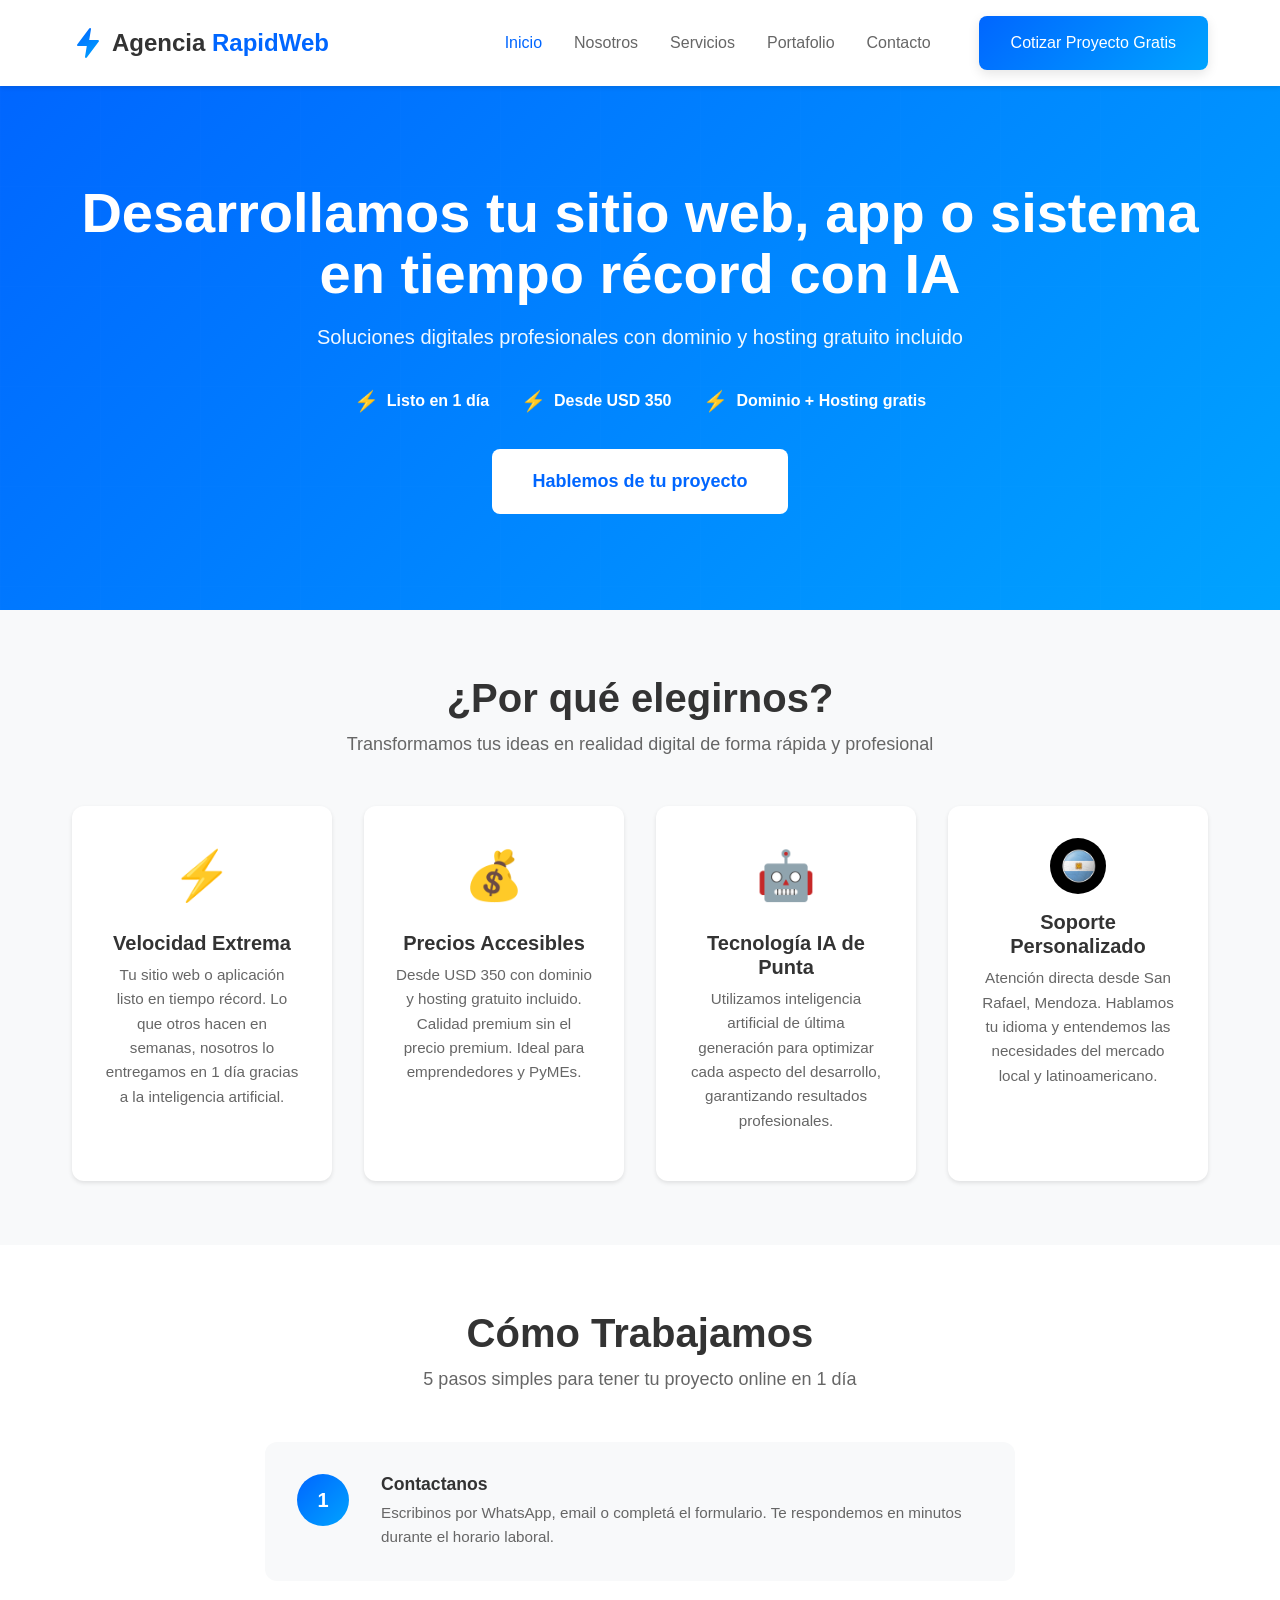
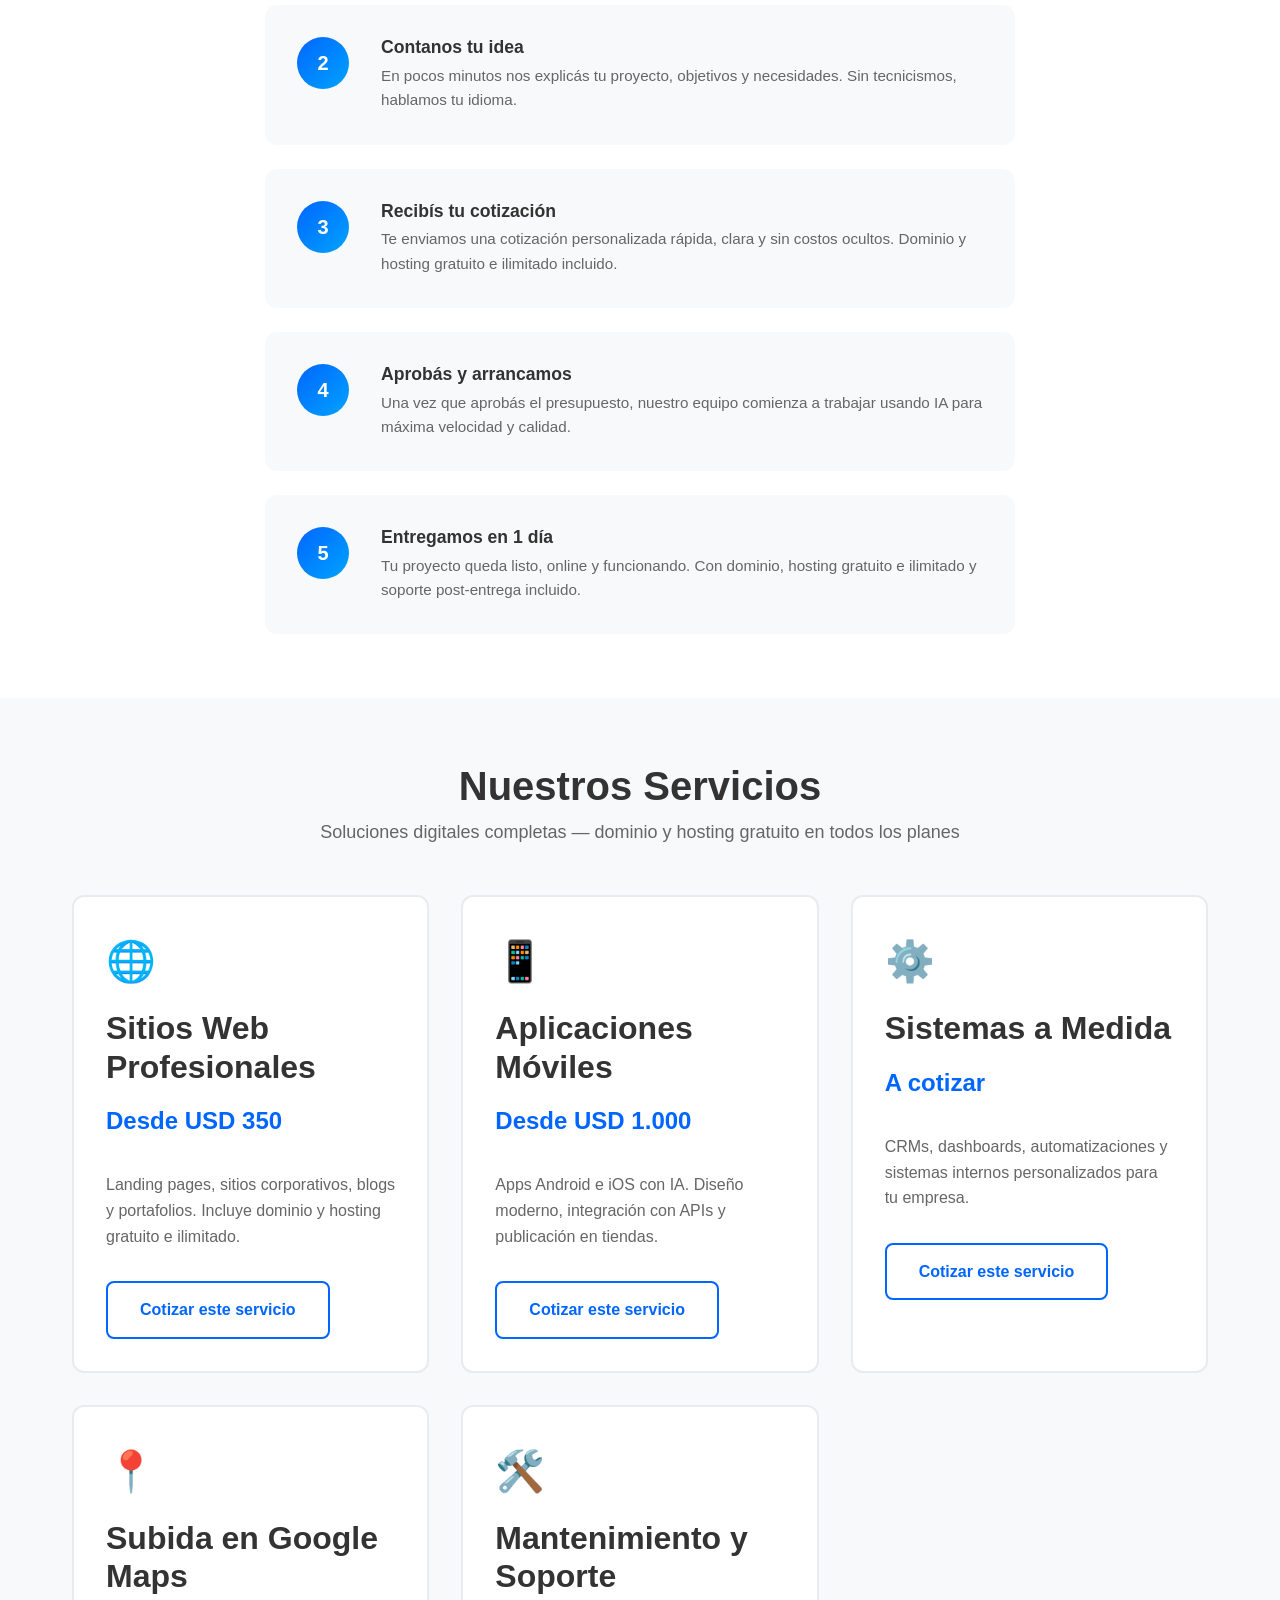
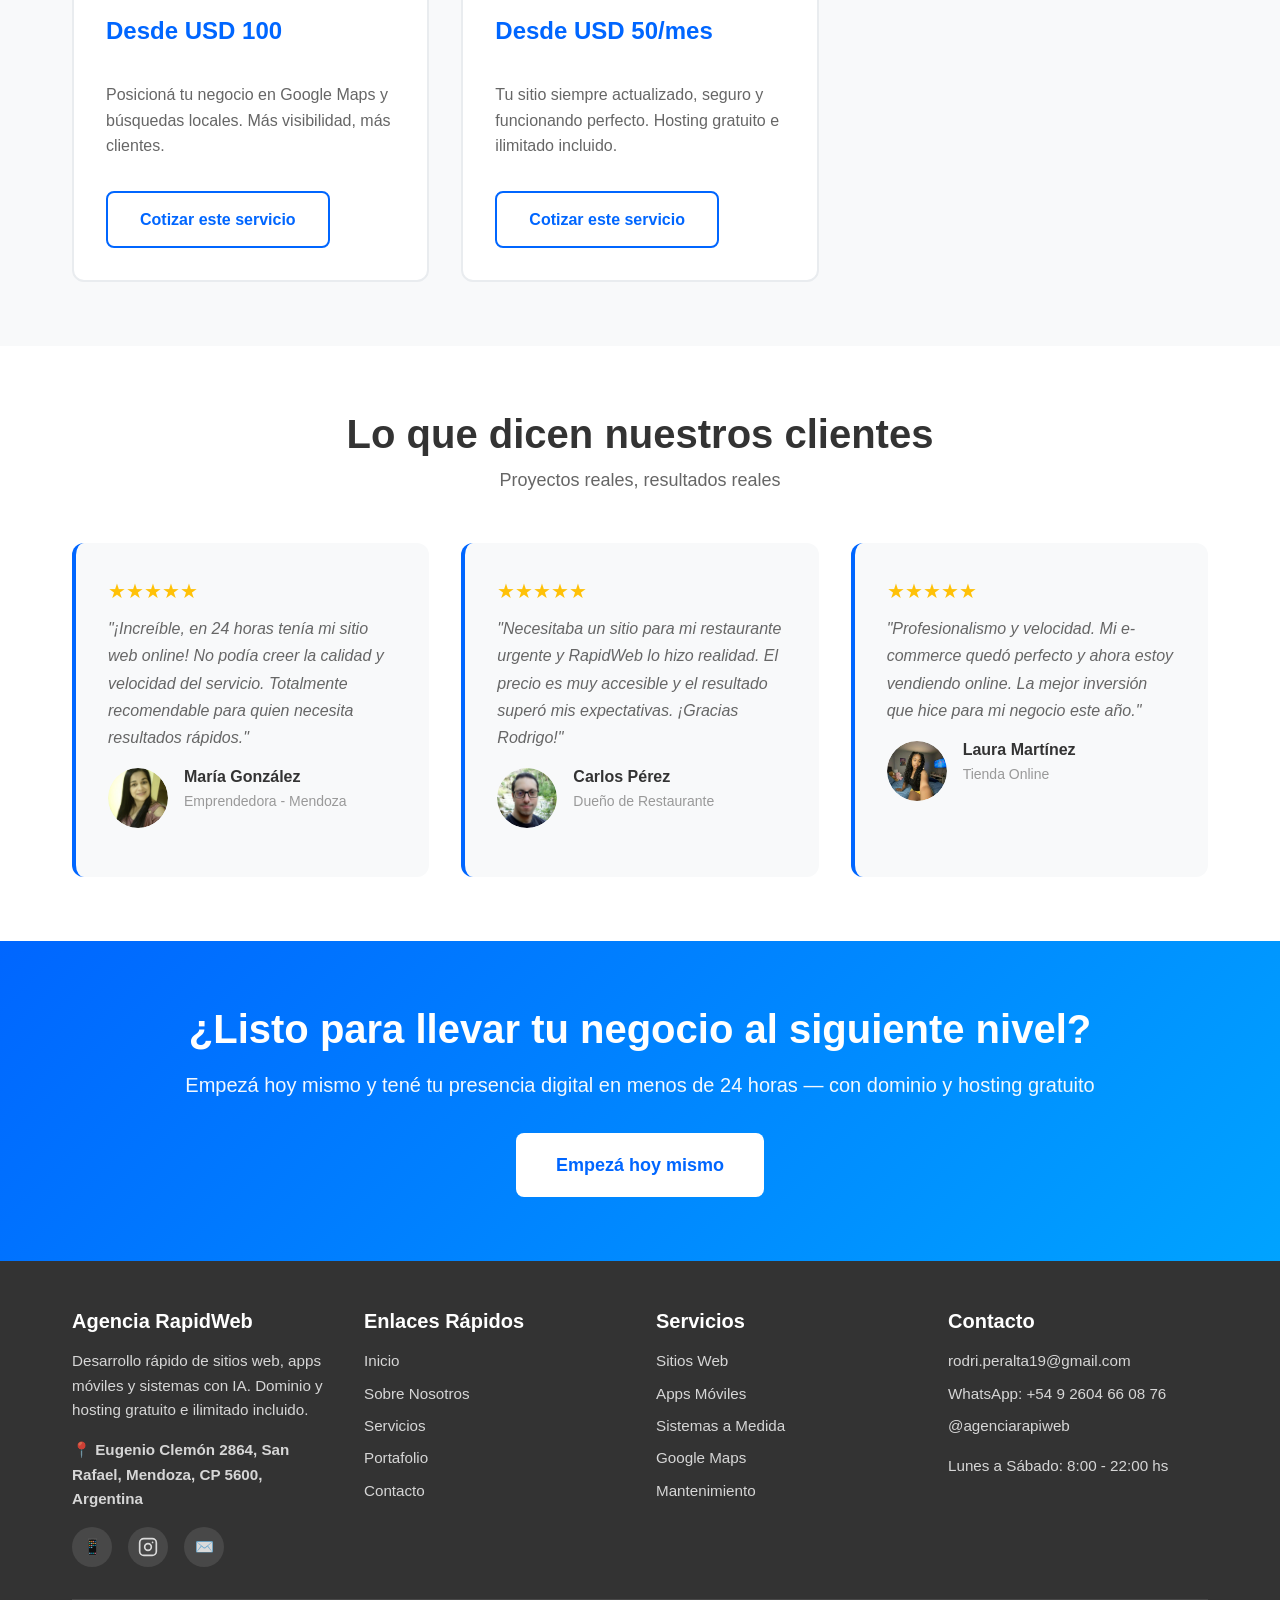
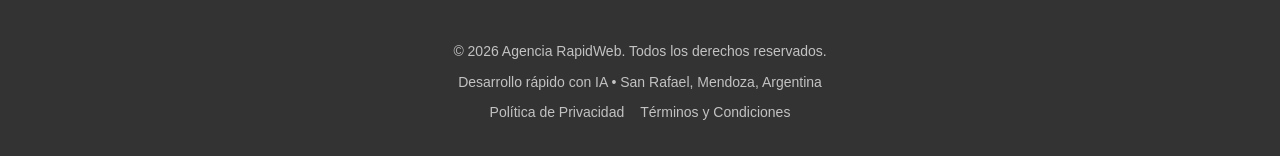
==== commit f6f14793: "Add files via upload" ====
--- a/index.html
+++ b/index.html
@@ -93,7 +93,9 @@
                 </div>
                 <!-- Soporte con bandera argentina como emoji-imagen armónico -->
                 <div class="benefit-card fade-in">
-                    <div class="benefit-icon" style="font-size:2.8rem; line-height:1;">🇦🇷</div>
+                    <div class="benefit-icon" style="display:flex;justify-content:center;align-items:center;height:3.5rem;">
+                        <img src="bandera-argentina.png" alt="Soporte desde Argentina" width="56" height="56" style="object-fit:contain;border-radius:50%;">
+                    </div>
                     <h3>Soporte Personalizado</h3>
                     <p>Atención directa desde San Rafael, Mendoza. Hablamos tu idioma y entendemos las necesidades del mercado local y latinoamericano.</p>
                 </div>
@@ -271,10 +273,12 @@
                 <div class="footer-section">
                     <h3>Agencia RapidWeb</h3>
                     <p>Desarrollo rápido de sitios web, apps móviles y sistemas con IA. Dominio y hosting gratuito e ilimitado incluido.</p>
-                    <p style="margin-top:1rem;"><strong>📍 San Rafael, Mendoza, Argentina</strong></p>
+                    <p style="margin-top:1rem;"><strong>📍 Eugenio Clemón 2864, San Rafael, Mendoza, CP 5600, Argentina</strong></p>
                     <div class="social-links">
                         <a href="https://wa.me/5492604660876" class="social-link" aria-label="WhatsApp" target="_blank" rel="noopener">📱</a>
-                        <a href="https://instagram.com/agenciarapidweb" class="social-link" aria-label="Instagram" target="_blank" rel="noopener">📷</a>
+                        <a href="https://www.instagram.com/agenciarapiweb?igsh=NmxvbHIxY3RncGt0" class="social-link social-link--ig" aria-label="Instagram" target="_blank" rel="noopener">
+                            <svg viewBox="0 0 24 24" width="20" height="20" fill="none" stroke="currentColor" stroke-width="2" stroke-linecap="round" stroke-linejoin="round"><rect x="2" y="2" width="20" height="20" rx="5" ry="5"/><circle cx="12" cy="12" r="4"/><circle cx="17.5" cy="6.5" r="1" fill="currentColor" stroke="none"/></svg>
+                        </a>
                         <a href="mailto:rodri.peralta19@gmail.com" class="social-link" aria-label="Email">✉️</a>
                     </div>
                 </div>
@@ -303,13 +307,14 @@
                     <div class="footer-links">
                         <a href="mailto:rodri.peralta19@gmail.com">rodri.peralta19@gmail.com</a>
                         <a href="https://wa.me/5492604660876">WhatsApp: +54 9 2604 66 08 76</a>
-                        <p style="margin-top:0.5rem;">Lunes a Sábado: 8:00 - 22:00</p>
+                        <a href="https://www.instagram.com/agenciarapiweb?igsh=NmxvbHIxY3RncGt0" target="_blank" rel="noopener">@agenciarapiweb</a>
+                        <p style="margin-top:0.5rem;">Lunes a Sábado: 8:00 - 22:00 hs</p>
                     </div>
                 </div>
             </div>
             <div class="footer-bottom">
                 <p>&copy; 2026 Agencia RapidWeb. Todos los derechos reservados.</p>
-                <p>Desarrollo rápido con IA • Mendoza, Argentina</p>
+                <p>Desarrollo rápido con IA • San Rafael, Mendoza, Argentina</p>
                 <div style="display:flex;justify-content:center;gap:1rem;margin-top:0.5rem;flex-wrap:wrap;">
                     <a href="privacidad.html" style="color:rgba(255,255,255,0.7);font-size:0.875rem;">Política de Privacidad</a>
                     <a href="terminos.html" style="color:rgba(255,255,255,0.7);font-size:0.875rem;">Términos y Condiciones</a>
--- a/style.css
+++ b/style.css
@@ -1074,3 +1074,22 @@
 .nav-cta .btn-primary {
     color: #ffffff !important;
 }
+
+/* ========== INSTAGRAM ICON IN FOOTER ========== */
+.social-link--ig {
+    display: flex;
+    align-items: center;
+    justify-content: center;
+    color: rgba(255,255,255,0.9);
+}
+
+.social-link--ig svg {
+    width: 20px;
+    height: 20px;
+    stroke: currentColor;
+}
+
+.social-link--ig:hover {
+    background: linear-gradient(45deg, #f09433, #e6683c, #dc2743, #cc2366, #bc1888);
+    color: white;
+}
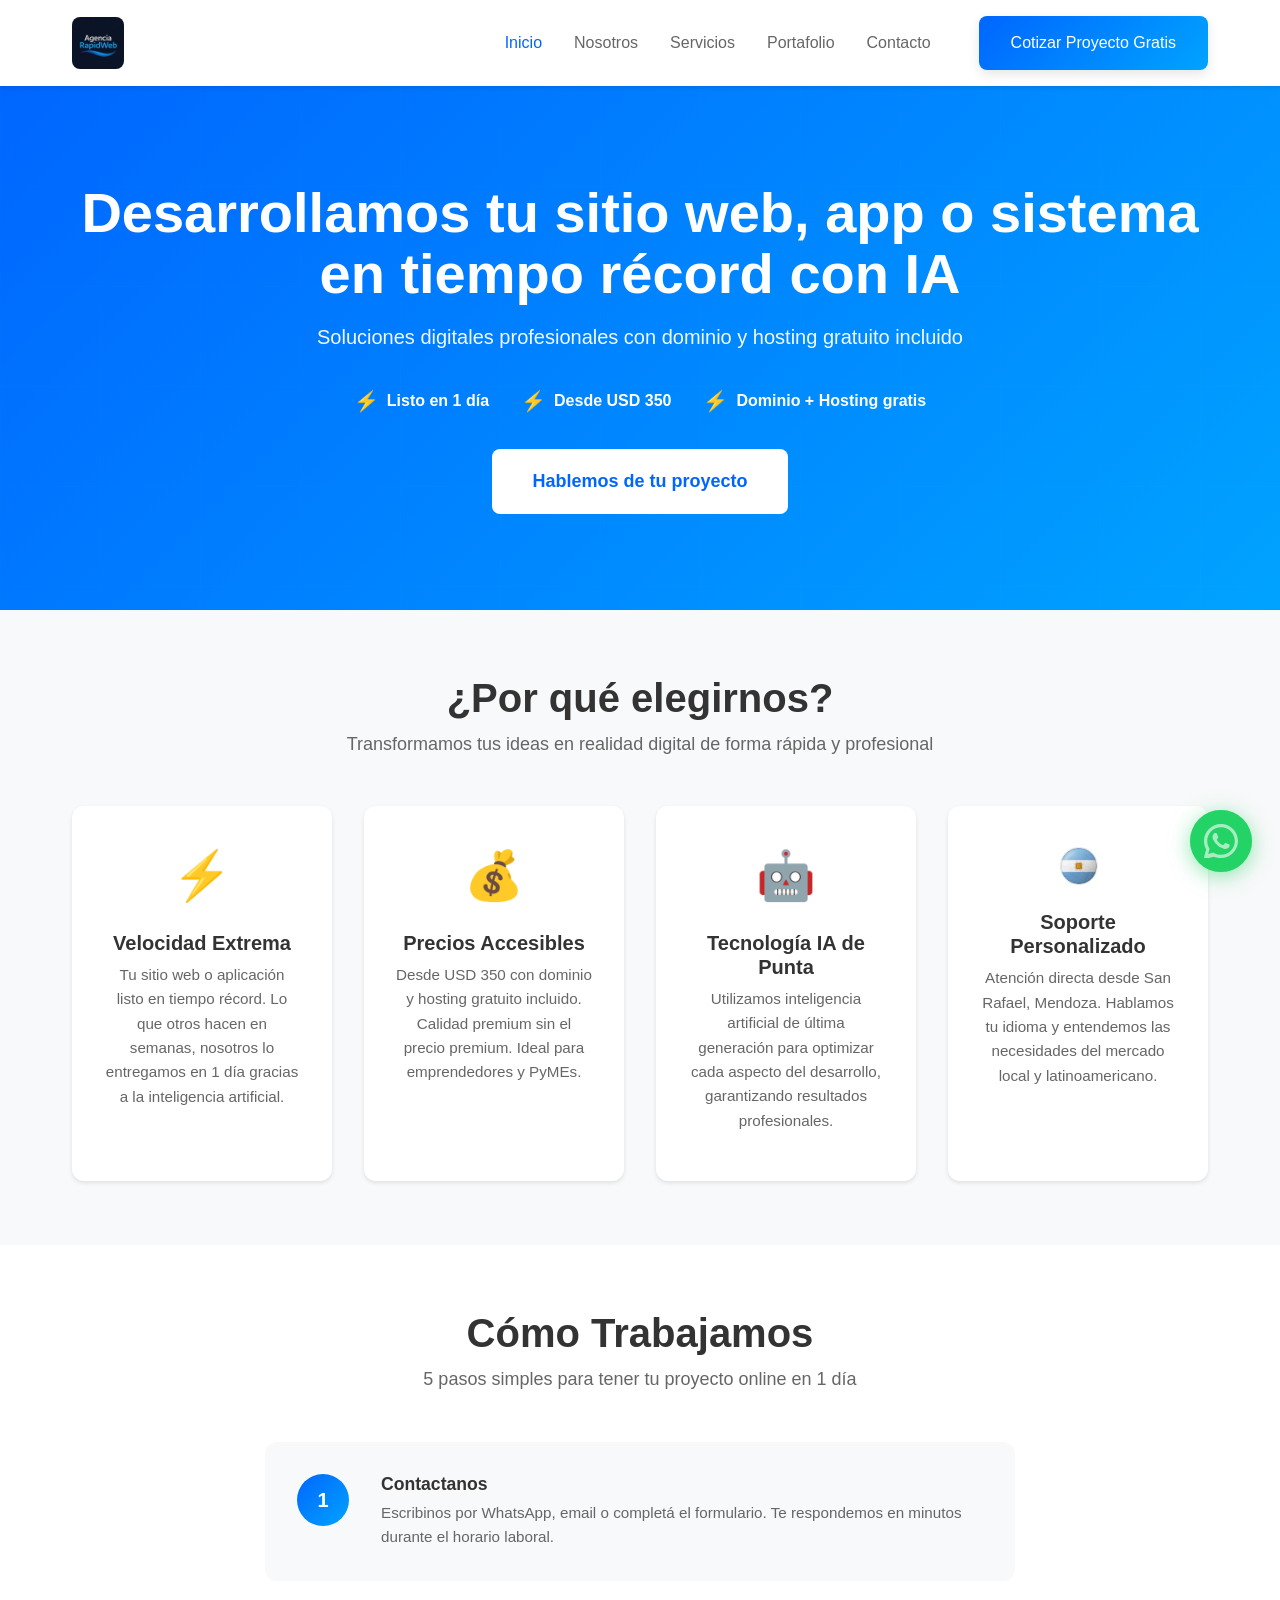
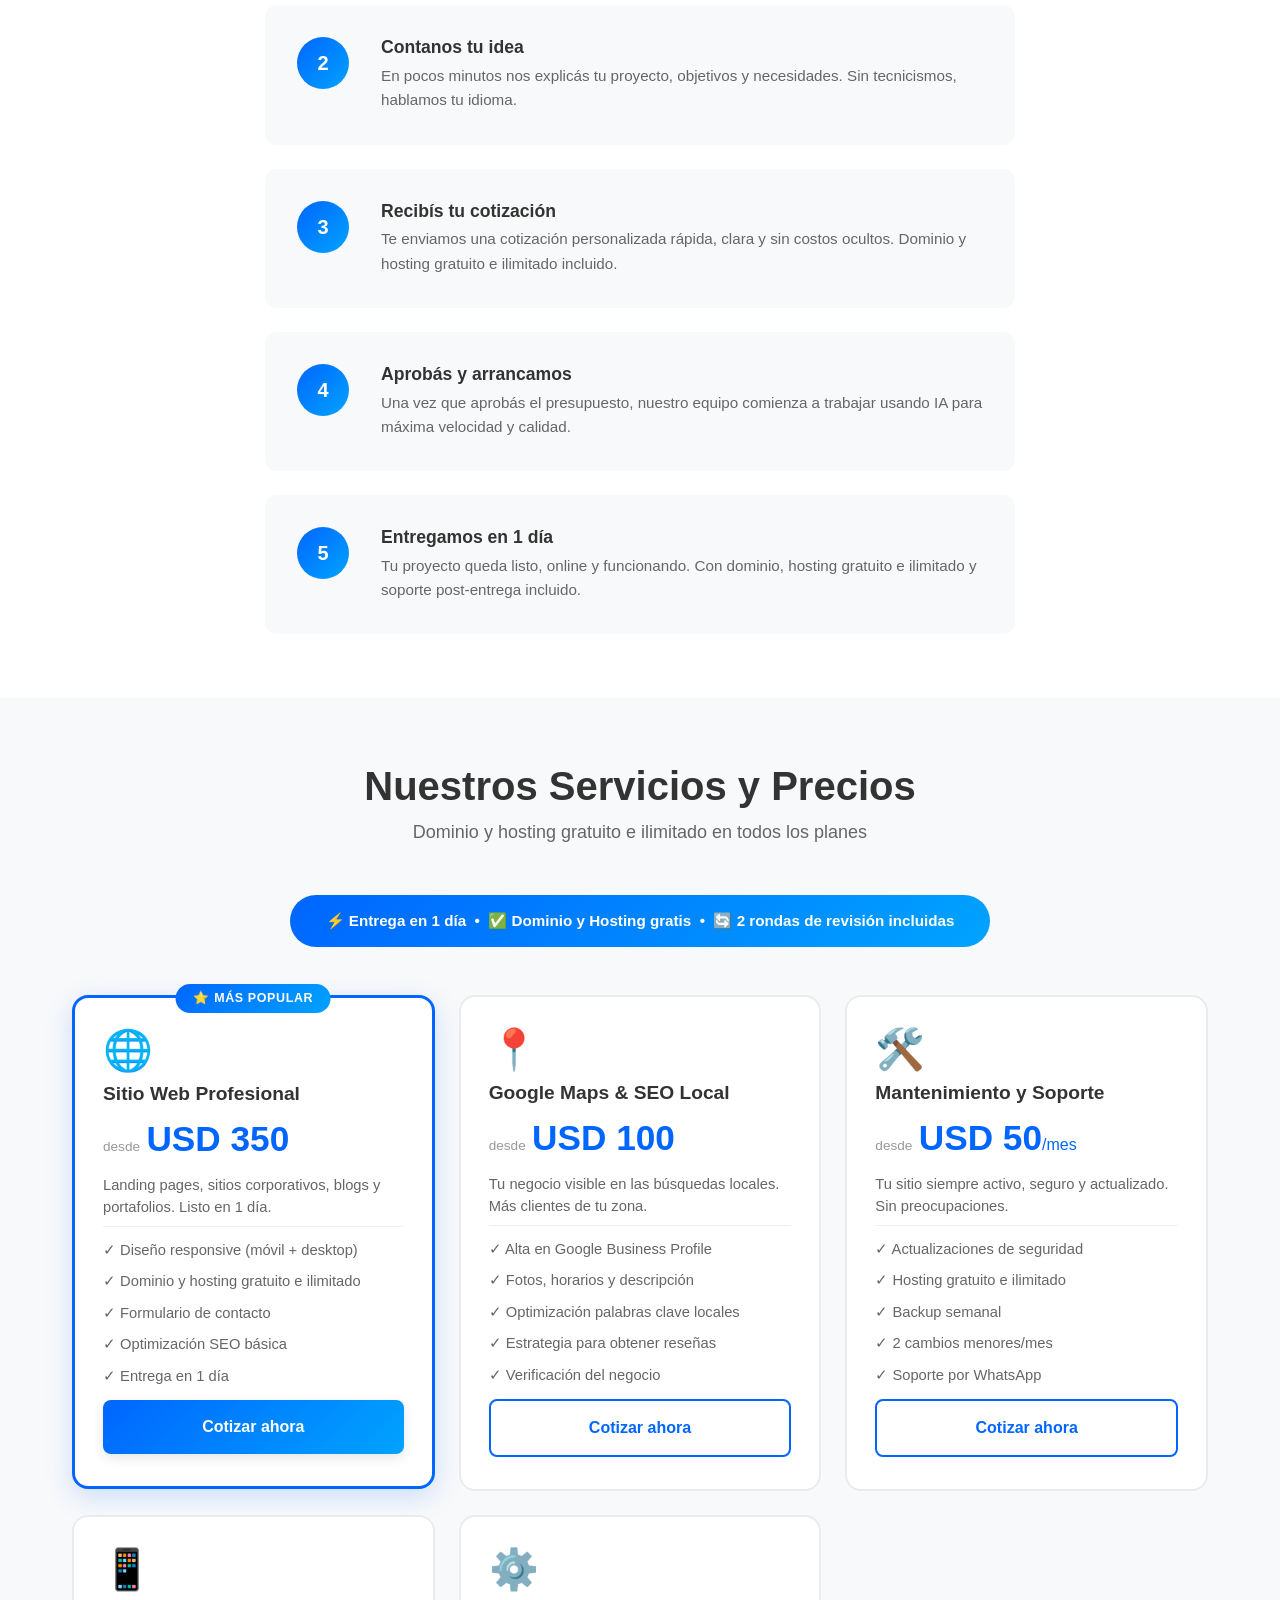
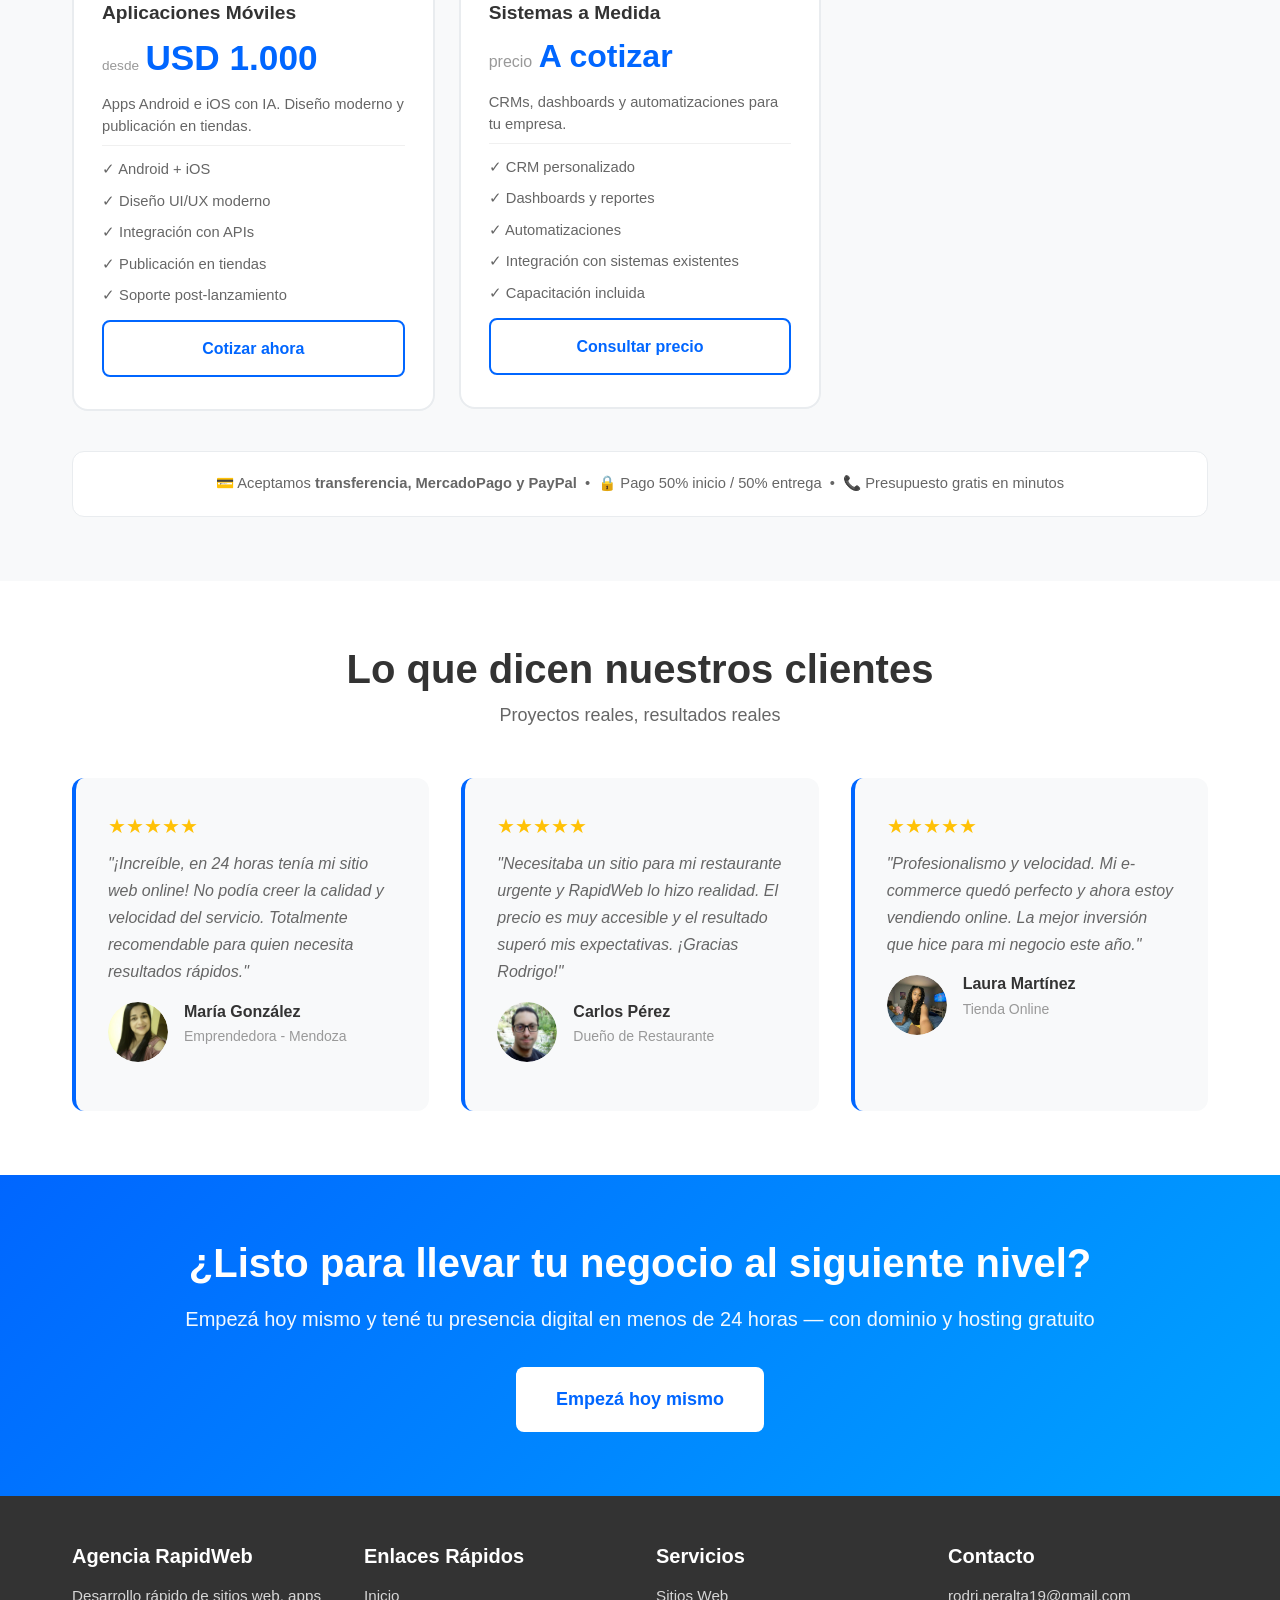
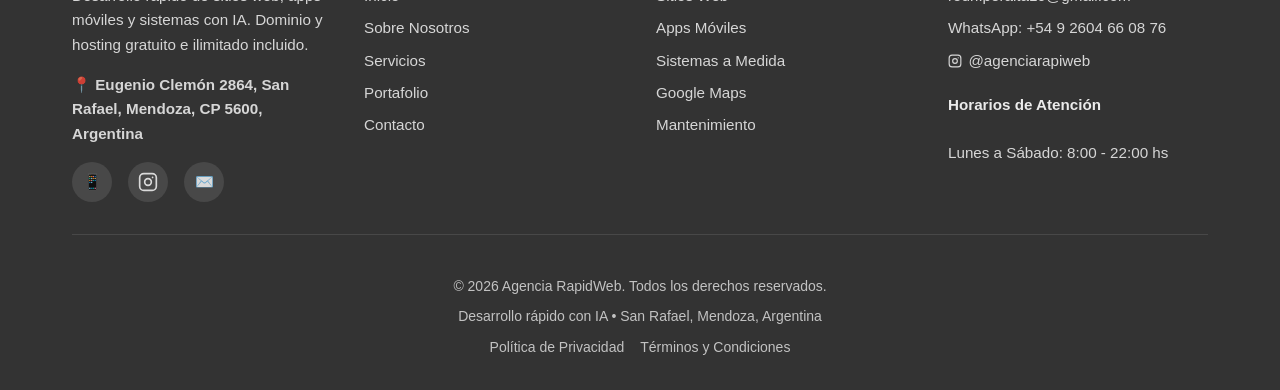
==== commit 4ceb9c31: "Add files via upload" ====
--- a/index.html
+++ b/index.html
@@ -26,16 +26,8 @@
     <!-- ========== HEADER ========== -->
     <header class="header">
         <div class="container">
-            <a href="index.html" class="logo">
-                <svg class="logo-icon" viewBox="0 0 32 32" fill="none" xmlns="http://www.w3.org/2000/svg">
-                    <path d="M18 2L6 18H16L14 30L26 14H16L18 2Z" fill="url(#gradient)" stroke="url(#gradient)" stroke-width="2" stroke-linejoin="round"/>
-                    <defs>
-                        <linearGradient id="gradient" x1="6" y1="2" x2="26" y2="30" gradientUnits="userSpaceOnUse">
-                            <stop stop-color="#0066FF"/><stop offset="1" stop-color="#00A3FF"/>
-                        </linearGradient>
-                    </defs>
-                </svg>
-                <span>Agencia <span class="logo-text">RapidWeb</span></span>
+            <a href="index.html" class="logo logo--img">
+                <img src="logo-rapidweb.jpg" alt="Agencia RapidWeb" class="logo-img-header">
             </a>
             <nav class="nav-menu">
                 <a href="index.html">Inicio</a>
@@ -150,49 +142,122 @@
         </div>
     </section>
 
-    <!-- ========== SERVICIOS (sin Rediseño Web) ========== -->
-    <section class="section-padding" style="background:var(--bg-light);">
+    <!-- ========== SERVICIOS / PRECIOS VISUAL ========== -->
+    <section class="section-padding pricing-section" style="background:var(--bg-light);">
         <div class="container">
             <div class="section-title fade-in">
-                <h2>Nuestros Servicios</h2>
-                <p class="section-subtitle">Soluciones digitales completas — dominio y hosting gratuito en todos los planes</p>
-            </div>
-            <div class="services-grid">
-                <div class="service-card fade-in">
-                    <div class="service-icon">🌐</div>
-                    <h3>Sitios Web Profesionales</h3>
-                    <p class="service-price">Desde USD 350</p>
-                    <p>Landing pages, sitios corporativos, blogs y portafolios. Incluye dominio y hosting gratuito e ilimitado.</p>
-                    <a href="services.html#sitios-web" class="btn btn-outline">Cotizar este servicio</a>
-                </div>
-                <div class="service-card fade-in">
-                    <div class="service-icon">📱</div>
-                    <h3>Aplicaciones Móviles</h3>
-                    <p class="service-price">Desde USD 1.000</p>
-                    <p>Apps Android e iOS con IA. Diseño moderno, integración con APIs y publicación en tiendas.</p>
-                    <a href="services.html#apps-moviles" class="btn btn-outline">Cotizar este servicio</a>
-                </div>
-                <div class="service-card fade-in">
-                    <div class="service-icon">⚙️</div>
-                    <h3>Sistemas a Medida</h3>
-                    <p class="service-price">A cotizar</p>
-                    <p>CRMs, dashboards, automatizaciones y sistemas internos personalizados para tu empresa.</p>
-                    <a href="services.html#sistemas" class="btn btn-outline">Cotizar este servicio</a>
-                </div>
-                <div class="service-card fade-in">
-                    <div class="service-icon">📍</div>
-                    <h3>Subida en Google Maps</h3>
-                    <p class="service-price">Desde USD 100</p>
-                    <p>Posicioná tu negocio en Google Maps y búsquedas locales. Más visibilidad, más clientes.</p>
-                    <a href="services.html#google-maps" class="btn btn-outline">Cotizar este servicio</a>
-                </div>
-                <div class="service-card fade-in">
-                    <div class="service-icon">🛠️</div>
-                    <h3>Mantenimiento y Soporte</h3>
-                    <p class="service-price">Desde USD 50/mes</p>
-                    <p>Tu sitio siempre actualizado, seguro y funcionando perfecto. Hosting gratuito e ilimitado incluido.</p>
-                    <a href="services.html#mantenimiento" class="btn btn-outline">Cotizar este servicio</a>
-                </div>
+                <h2>Nuestros Servicios y Precios</h2>
+                <p class="section-subtitle">Dominio y hosting gratuito e ilimitado en todos los planes</p>
+            </div>
+
+            <!-- BADGE DE GARANTÍA -->
+            <div class="pricing-guarantee fade-in">
+                ⚡ Entrega en 1 día &nbsp;•&nbsp; ✅ Dominio y Hosting gratis &nbsp;•&nbsp; 🔄 2 rondas de revisión incluidas
+            </div>
+
+            <div class="pricing-grid">
+
+                <!-- SITIO WEB - MÁS POPULAR -->
+                <div class="pricing-card pricing-card--featured fade-in">
+                    <div class="pricing-badge">⭐ MÁS POPULAR</div>
+                    <div class="pricing-icon">🌐</div>
+                    <h3 class="pricing-name">Sitio Web Profesional</h3>
+                    <div class="pricing-price">
+                        <span class="pricing-from">desde</span>
+                        <span class="pricing-amount">USD 350</span>
+                    </div>
+                    <p class="pricing-desc">Landing pages, sitios corporativos, blogs y portafolios. Listo en 1 día.</p>
+                    <ul class="pricing-features">
+                        <li>✓ Diseño responsive (móvil + desktop)</li>
+                        <li>✓ Dominio y hosting gratuito e ilimitado</li>
+                        <li>✓ Formulario de contacto</li>
+                        <li>✓ Optimización SEO básica</li>
+                        <li>✓ Entrega en 1 día</li>
+                    </ul>
+                    <a href="contact.html" class="btn btn-primary" style="width:100%;color:#fff !important;">Cotizar ahora</a>
+                </div>
+
+                <!-- GOOGLE MAPS -->
+                <div class="pricing-card fade-in">
+                    <div class="pricing-icon">📍</div>
+                    <h3 class="pricing-name">Google Maps & SEO Local</h3>
+                    <div class="pricing-price">
+                        <span class="pricing-from">desde</span>
+                        <span class="pricing-amount">USD 100</span>
+                    </div>
+                    <p class="pricing-desc">Tu negocio visible en las búsquedas locales. Más clientes de tu zona.</p>
+                    <ul class="pricing-features">
+                        <li>✓ Alta en Google Business Profile</li>
+                        <li>✓ Fotos, horarios y descripción</li>
+                        <li>✓ Optimización palabras clave locales</li>
+                        <li>✓ Estrategia para obtener reseñas</li>
+                        <li>✓ Verificación del negocio</li>
+                    </ul>
+                    <a href="contact.html" class="btn btn-outline" style="width:100%;">Cotizar ahora</a>
+                </div>
+
+                <!-- MANTENIMIENTO -->
+                <div class="pricing-card fade-in">
+                    <div class="pricing-icon">🛠️</div>
+                    <h3 class="pricing-name">Mantenimiento y Soporte</h3>
+                    <div class="pricing-price">
+                        <span class="pricing-from">desde</span>
+                        <span class="pricing-amount">USD 50<span style="font-size:1rem;font-weight:500;">/mes</span></span>
+                    </div>
+                    <p class="pricing-desc">Tu sitio siempre activo, seguro y actualizado. Sin preocupaciones.</p>
+                    <ul class="pricing-features">
+                        <li>✓ Actualizaciones de seguridad</li>
+                        <li>✓ Hosting gratuito e ilimitado</li>
+                        <li>✓ Backup semanal</li>
+                        <li>✓ 2 cambios menores/mes</li>
+                        <li>✓ Soporte por WhatsApp</li>
+                    </ul>
+                    <a href="contact.html" class="btn btn-outline" style="width:100%;">Cotizar ahora</a>
+                </div>
+
+                <!-- APPS MÓVILES -->
+                <div class="pricing-card fade-in">
+                    <div class="pricing-icon">📱</div>
+                    <h3 class="pricing-name">Aplicaciones Móviles</h3>
+                    <div class="pricing-price">
+                        <span class="pricing-from">desde</span>
+                        <span class="pricing-amount">USD 1.000</span>
+                    </div>
+                    <p class="pricing-desc">Apps Android e iOS con IA. Diseño moderno y publicación en tiendas.</p>
+                    <ul class="pricing-features">
+                        <li>✓ Android + iOS</li>
+                        <li>✓ Diseño UI/UX moderno</li>
+                        <li>✓ Integración con APIs</li>
+                        <li>✓ Publicación en tiendas</li>
+                        <li>✓ Soporte post-lanzamiento</li>
+                    </ul>
+                    <a href="contact.html" class="btn btn-outline" style="width:100%;">Cotizar ahora</a>
+                </div>
+
+                <!-- SISTEMAS A MEDIDA -->
+                <div class="pricing-card fade-in">
+                    <div class="pricing-icon">⚙️</div>
+                    <h3 class="pricing-name">Sistemas a Medida</h3>
+                    <div class="pricing-price">
+                        <span class="pricing-from" style="font-size:1rem;">precio</span>
+                        <span class="pricing-amount" style="font-size:2rem;">A cotizar</span>
+                    </div>
+                    <p class="pricing-desc">CRMs, dashboards y automatizaciones para tu empresa.</p>
+                    <ul class="pricing-features">
+                        <li>✓ CRM personalizado</li>
+                        <li>✓ Dashboards y reportes</li>
+                        <li>✓ Automatizaciones</li>
+                        <li>✓ Integración con sistemas existentes</li>
+                        <li>✓ Capacitación incluida</li>
+                    </ul>
+                    <a href="contact.html" class="btn btn-outline" style="width:100%;">Consultar precio</a>
+                </div>
+
+            </div>
+
+            <!-- NOTA DE CONFIANZA -->
+            <div class="pricing-trust fade-in">
+                <p>💳 Aceptamos <strong>transferencia, MercadoPago y PayPal</strong> &nbsp;•&nbsp; 🔒 Pago 50% inicio / 50% entrega &nbsp;•&nbsp; 📞 Presupuesto gratis en minutos</p>
             </div>
         </div>
     </section>
@@ -307,8 +372,12 @@
                     <div class="footer-links">
                         <a href="mailto:rodri.peralta19@gmail.com">rodri.peralta19@gmail.com</a>
                         <a href="https://wa.me/5492604660876">WhatsApp: +54 9 2604 66 08 76</a>
-                        <a href="https://www.instagram.com/agenciarapiweb?igsh=NmxvbHIxY3RncGt0" target="_blank" rel="noopener">@agenciarapiweb</a>
-                        <p style="margin-top:0.5rem;">Lunes a Sábado: 8:00 - 22:00 hs</p>
+                        <a href="https://www.instagram.com/agenciarapiweb?igsh=NmxvbHIxY3RncGt0" target="_blank" rel="noopener" style="display:flex;align-items:center;gap:0.4rem;">
+                            <svg viewBox="0 0 24 24" width="14" height="14" fill="none" stroke="currentColor" stroke-width="2"><rect x="2" y="2" width="20" height="20" rx="5"/><circle cx="12" cy="12" r="4"/><circle cx="17.5" cy="6.5" r="1" fill="currentColor" stroke="none"/></svg>
+                            @agenciarapiweb
+                        </a>
+                        <p style="margin-top:0.75rem;font-weight:600;color:rgba(255,255,255,0.9);">Horarios de Atención</p>
+                        <p>Lunes a Sábado: 8:00 - 22:00 hs</p>
                     </div>
                 </div>
             </div>
@@ -323,6 +392,20 @@
         </div>
     </footer>
 
+
+    <!-- ========== WHATSAPP FLOTANTE ========== -->
+    <a href="https://wa.me/5492604660876?text=Hola!%20Quiero%20consultar%20por%20un%20proyecto%20web"
+       class="whatsapp-float"
+       target="_blank"
+       rel="noopener"
+       aria-label="Contactar por WhatsApp">
+        <svg viewBox="0 0 24 24" xmlns="http://www.w3.org/2000/svg">
+            <path d="M17.472 14.382c-.297-.149-1.758-.867-2.03-.967-.273-.099-.471-.148-.67.15-.197.297-.767.966-.94 1.164-.173.199-.347.223-.644.075-.297-.15-1.255-.463-2.39-1.475-.883-.788-1.48-1.761-1.653-2.059-.173-.297-.018-.458.13-.606.134-.133.298-.347.446-.52.149-.174.198-.298.298-.497.099-.198.05-.371-.025-.52-.075-.149-.669-1.612-.916-2.207-.242-.579-.487-.5-.669-.51-.173-.008-.371-.01-.57-.01-.198 0-.52.074-.792.372-.272.297-1.04 1.016-1.04 2.479 0 1.462 1.065 2.875 1.213 3.074.149.198 2.096 3.2 5.077 4.487.709.306 1.262.489 1.694.625.712.227 1.36.195 1.871.118.571-.085 1.758-.719 2.006-1.413.248-.694.248-1.289.173-1.413-.074-.124-.272-.198-.57-.347z"/>
+            <path d="M12 0C5.373 0 0 5.373 0 12c0 2.123.554 4.118 1.528 5.852L.057 23.704a.75.75 0 00.92.92l5.849-1.47A11.95 11.95 0 0012 24c6.627 0 12-5.373 12-12S18.627 0 12 0zm0 21.75a9.716 9.716 0 01-4.976-1.366l-.356-.212-3.693.927.945-3.595-.232-.368A9.718 9.718 0 012.25 12C2.25 6.615 6.615 2.25 12 2.25S21.75 6.615 21.75 12 17.385 21.75 12 21.75z"/>
+        </svg>
+        <span class="whatsapp-float__tooltip">¡Escribinos!</span>
+    </a>
+
     <script src="script.js"></script>
 </body>
 </html>
--- a/style.css
+++ b/style.css
@@ -1093,3 +1093,302 @@
     background: linear-gradient(45deg, #f09433, #e6683c, #dc2743, #cc2366, #bc1888);
     color: white;
 }
+
+/* ========== LOGO IMAGEN EN HEADER ========== */
+.logo--img {
+    padding: 0;
+    line-height: 1;
+}
+
+.logo-img-header {
+    height: 52px;
+    width: auto;
+    max-width: 200px;
+    object-fit: contain;
+    border-radius: 8px;
+    display: block;
+}
+
+@media (max-width: 768px) {
+    .logo-img-header {
+        height: 40px;
+    }
+}
+
+/* ================================================
+   WHATSAPP FLOTANTE
+   ================================================ */
+.whatsapp-float {
+    position: fixed;
+    bottom: 28px;
+    right: 28px;
+    z-index: 9999;
+    width: 62px;
+    height: 62px;
+    background: #25D366;
+    border-radius: 50%;
+    display: flex;
+    align-items: center;
+    justify-content: center;
+    box-shadow: 0 4px 20px rgba(37, 211, 102, 0.5);
+    transition: all 0.3s ease;
+    text-decoration: none;
+}
+
+.whatsapp-float svg {
+    width: 34px;
+    height: 34px;
+    fill: #ffffff;
+}
+
+.whatsapp-float:hover {
+    transform: scale(1.12);
+    box-shadow: 0 6px 28px rgba(37, 211, 102, 0.65);
+}
+
+/* Tooltip "¡Escribinos!" */
+.whatsapp-float__tooltip {
+    position: absolute;
+    right: 72px;
+    background: #333;
+    color: #fff;
+    font-size: 0.85rem;
+    font-weight: 600;
+    padding: 0.4rem 0.85rem;
+    border-radius: 8px;
+    white-space: nowrap;
+    opacity: 0;
+    pointer-events: none;
+    transition: opacity 0.25s ease;
+}
+
+.whatsapp-float__tooltip::after {
+    content: '';
+    position: absolute;
+    left: 100%;
+    top: 50%;
+    transform: translateY(-50%);
+    border: 6px solid transparent;
+    border-left-color: #333;
+}
+
+.whatsapp-float:hover .whatsapp-float__tooltip {
+    opacity: 1;
+}
+
+/* Pulso animado */
+.whatsapp-float::before {
+    content: '';
+    position: absolute;
+    width: 100%;
+    height: 100%;
+    border-radius: 50%;
+    background: #25D366;
+    opacity: 0.4;
+    animation: wa-pulse 2.5s ease-out infinite;
+}
+
+@keyframes wa-pulse {
+    0%   { transform: scale(1);   opacity: 0.4; }
+    70%  { transform: scale(1.55); opacity: 0; }
+    100% { transform: scale(1.55); opacity: 0; }
+}
+
+@media (max-width: 480px) {
+    .whatsapp-float {
+        bottom: 18px;
+        right: 18px;
+        width: 54px;
+        height: 54px;
+    }
+    .whatsapp-float svg { width: 28px; height: 28px; }
+    .whatsapp-float__tooltip { display: none; }
+}
+
+
+/* ================================================
+   PRICING SECTION - CARDS VISUALES
+   ================================================ */
+.pricing-guarantee {
+    text-align: center;
+    background: linear-gradient(135deg, var(--primary-blue), var(--secondary-blue));
+    color: #fff;
+    padding: 0.85rem 2rem;
+    border-radius: 50px;
+    font-size: 0.95rem;
+    font-weight: 600;
+    display: inline-block;
+    margin: 0 auto 3rem;
+    display: flex;
+    justify-content: center;
+    flex-wrap: wrap;
+    gap: 0.5rem;
+    max-width: 700px;
+    margin-left: auto;
+    margin-right: auto;
+}
+
+.pricing-grid {
+    display: grid;
+    grid-template-columns: repeat(3, 1fr);
+    gap: 1.5rem;
+    align-items: start;
+}
+
+/* Row 2: 2 cards centered */
+.pricing-grid .pricing-card:nth-child(4),
+.pricing-grid .pricing-card:nth-child(5) {
+    grid-row: 2;
+}
+
+.pricing-grid .pricing-card:nth-child(4) {
+    grid-column: 1 / 2;
+}
+.pricing-grid .pricing-card:nth-child(5) {
+    grid-column: 2 / 3;
+}
+
+.pricing-card {
+    background: #fff;
+    border: 2px solid #e9ecef;
+    border-radius: 16px;
+    padding: 2rem 1.75rem;
+    position: relative;
+    transition: all 0.3s ease;
+    display: flex;
+    flex-direction: column;
+    gap: 0.75rem;
+}
+
+.pricing-card:hover {
+    border-color: var(--primary-blue);
+    box-shadow: 0 12px 32px rgba(0, 102, 255, 0.12);
+    transform: translateY(-6px);
+}
+
+/* Tarjeta destacada */
+.pricing-card--featured {
+    border: 3px solid var(--primary-blue);
+    box-shadow: 0 8px 28px rgba(0, 102, 255, 0.18);
+    transform: translateY(-8px);
+}
+
+.pricing-card--featured:hover {
+    transform: translateY(-14px);
+}
+
+.pricing-badge {
+    position: absolute;
+    top: -14px;
+    left: 50%;
+    transform: translateX(-50%);
+    background: linear-gradient(135deg, var(--primary-blue), var(--secondary-blue));
+    color: #fff;
+    font-size: 0.78rem;
+    font-weight: 700;
+    padding: 0.3rem 1.1rem;
+    border-radius: 20px;
+    white-space: nowrap;
+    letter-spacing: 0.05em;
+}
+
+.pricing-icon {
+    font-size: 2.5rem;
+    line-height: 1;
+}
+
+.pricing-name {
+    font-size: 1.2rem;
+    font-weight: 700;
+    color: var(--dark-gray);
+    margin: 0;
+}
+
+.pricing-price {
+    display: flex;
+    align-items: baseline;
+    gap: 0.4rem;
+    margin: 0.25rem 0;
+}
+
+.pricing-from {
+    font-size: 0.85rem;
+    color: var(--light-gray);
+    font-weight: 500;
+}
+
+.pricing-amount {
+    font-size: 2.2rem;
+    font-weight: 800;
+    color: var(--primary-blue);
+    line-height: 1;
+}
+
+.pricing-desc {
+    font-size: 0.92rem;
+    color: var(--medium-gray);
+    line-height: 1.5;
+    margin: 0;
+    padding-bottom: 0.5rem;
+    border-bottom: 1px solid #f0f0f0;
+}
+
+.pricing-features {
+    list-style: none;
+    padding: 0;
+    margin: 0;
+    display: flex;
+    flex-direction: column;
+    gap: 0.5rem;
+    flex: 1;
+}
+
+.pricing-features li {
+    font-size: 0.92rem;
+    color: var(--medium-gray);
+    display: flex;
+    align-items: flex-start;
+    gap: 0.35rem;
+}
+
+.pricing-trust {
+    text-align: center;
+    margin-top: 2.5rem;
+    padding: 1.25rem 2rem;
+    background: #fff;
+    border-radius: 12px;
+    border: 1px solid #e9ecef;
+}
+
+.pricing-trust p {
+    font-size: 0.92rem;
+    color: var(--medium-gray);
+    margin: 0;
+}
+
+/* Responsive pricing */
+@media (max-width: 968px) {
+    .pricing-grid {
+        grid-template-columns: repeat(2, 1fr);
+    }
+    .pricing-card--featured {
+        grid-column: 1 / -1;
+        transform: none;
+    }
+    .pricing-card:nth-child(4),
+    .pricing-card:nth-child(5) {
+        grid-column: auto;
+        grid-row: auto;
+    }
+}
+
+@media (max-width: 600px) {
+    .pricing-grid {
+        grid-template-columns: 1fr;
+    }
+    .pricing-card--featured {
+        grid-column: 1;
+    }
+    .pricing-amount { font-size: 1.9rem; }
+    .pricing-guarantee { font-size: 0.82rem; padding: 0.75rem 1rem; }
+}
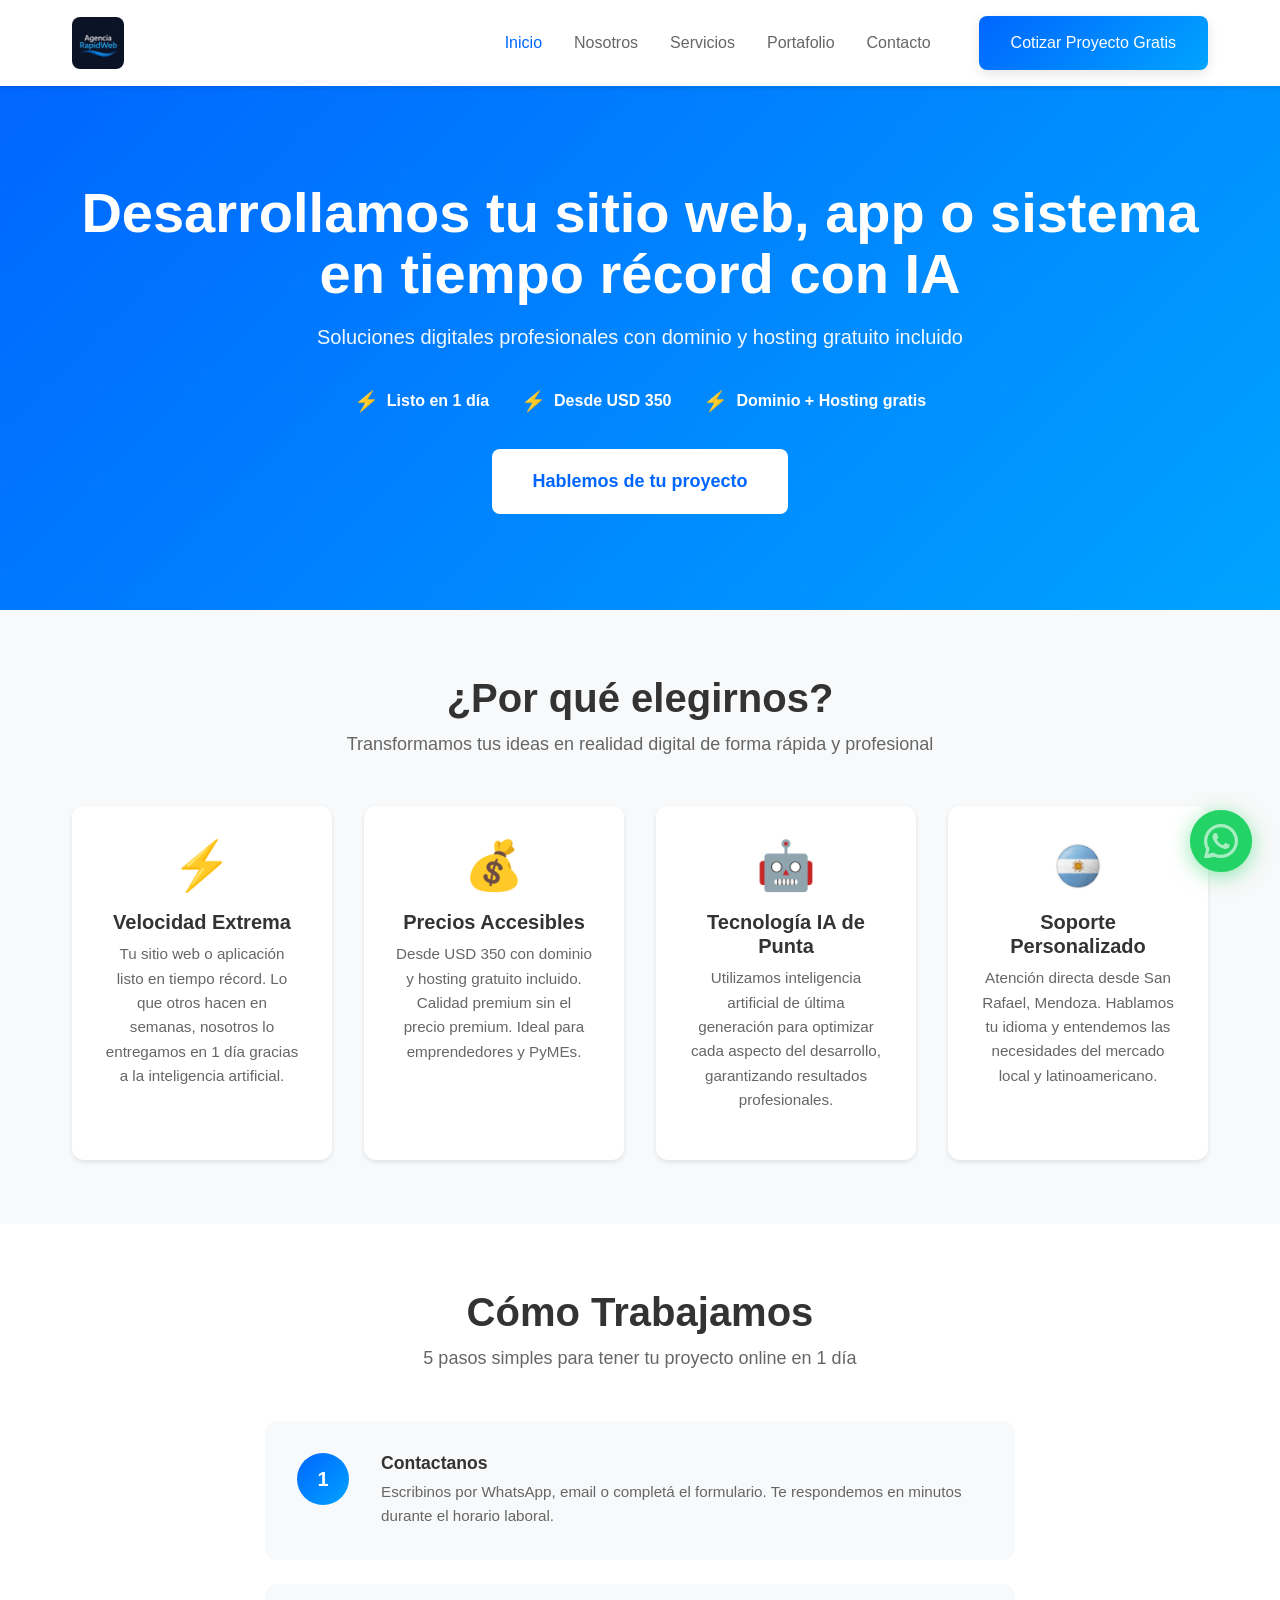
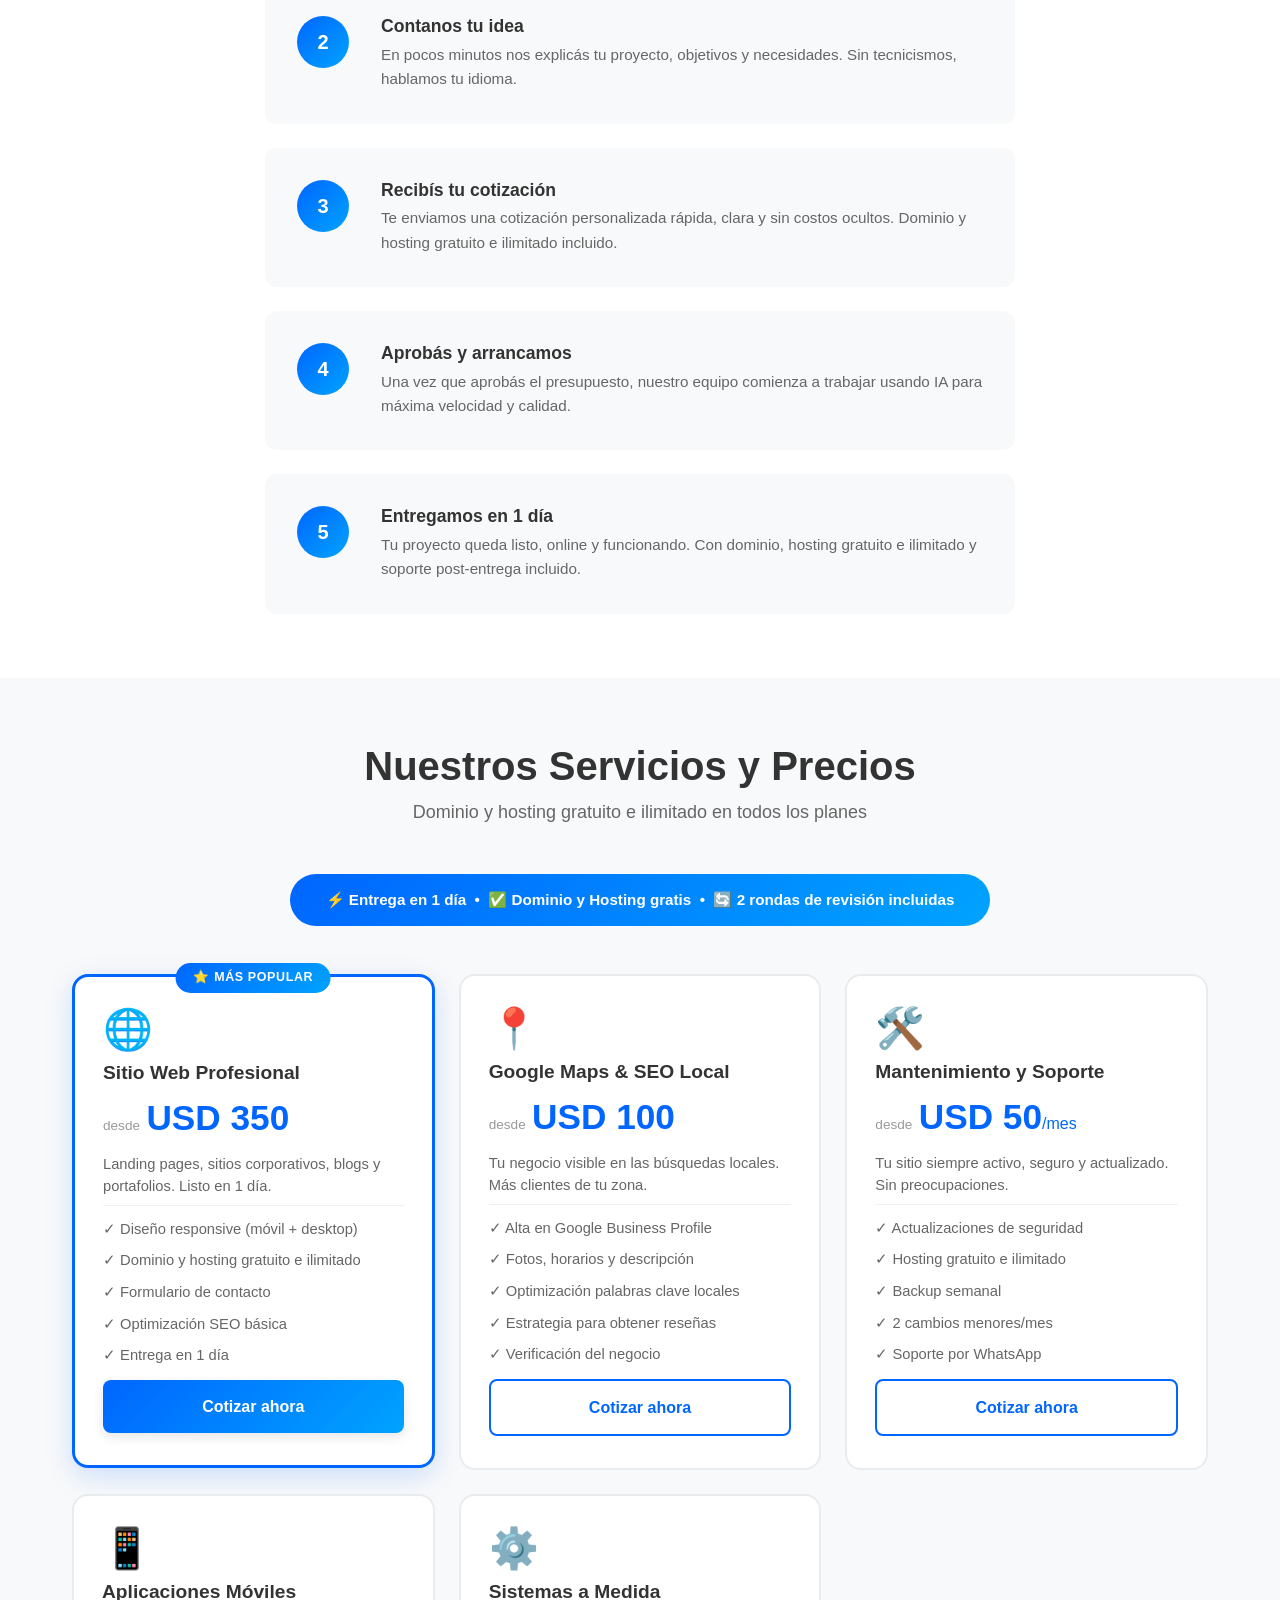
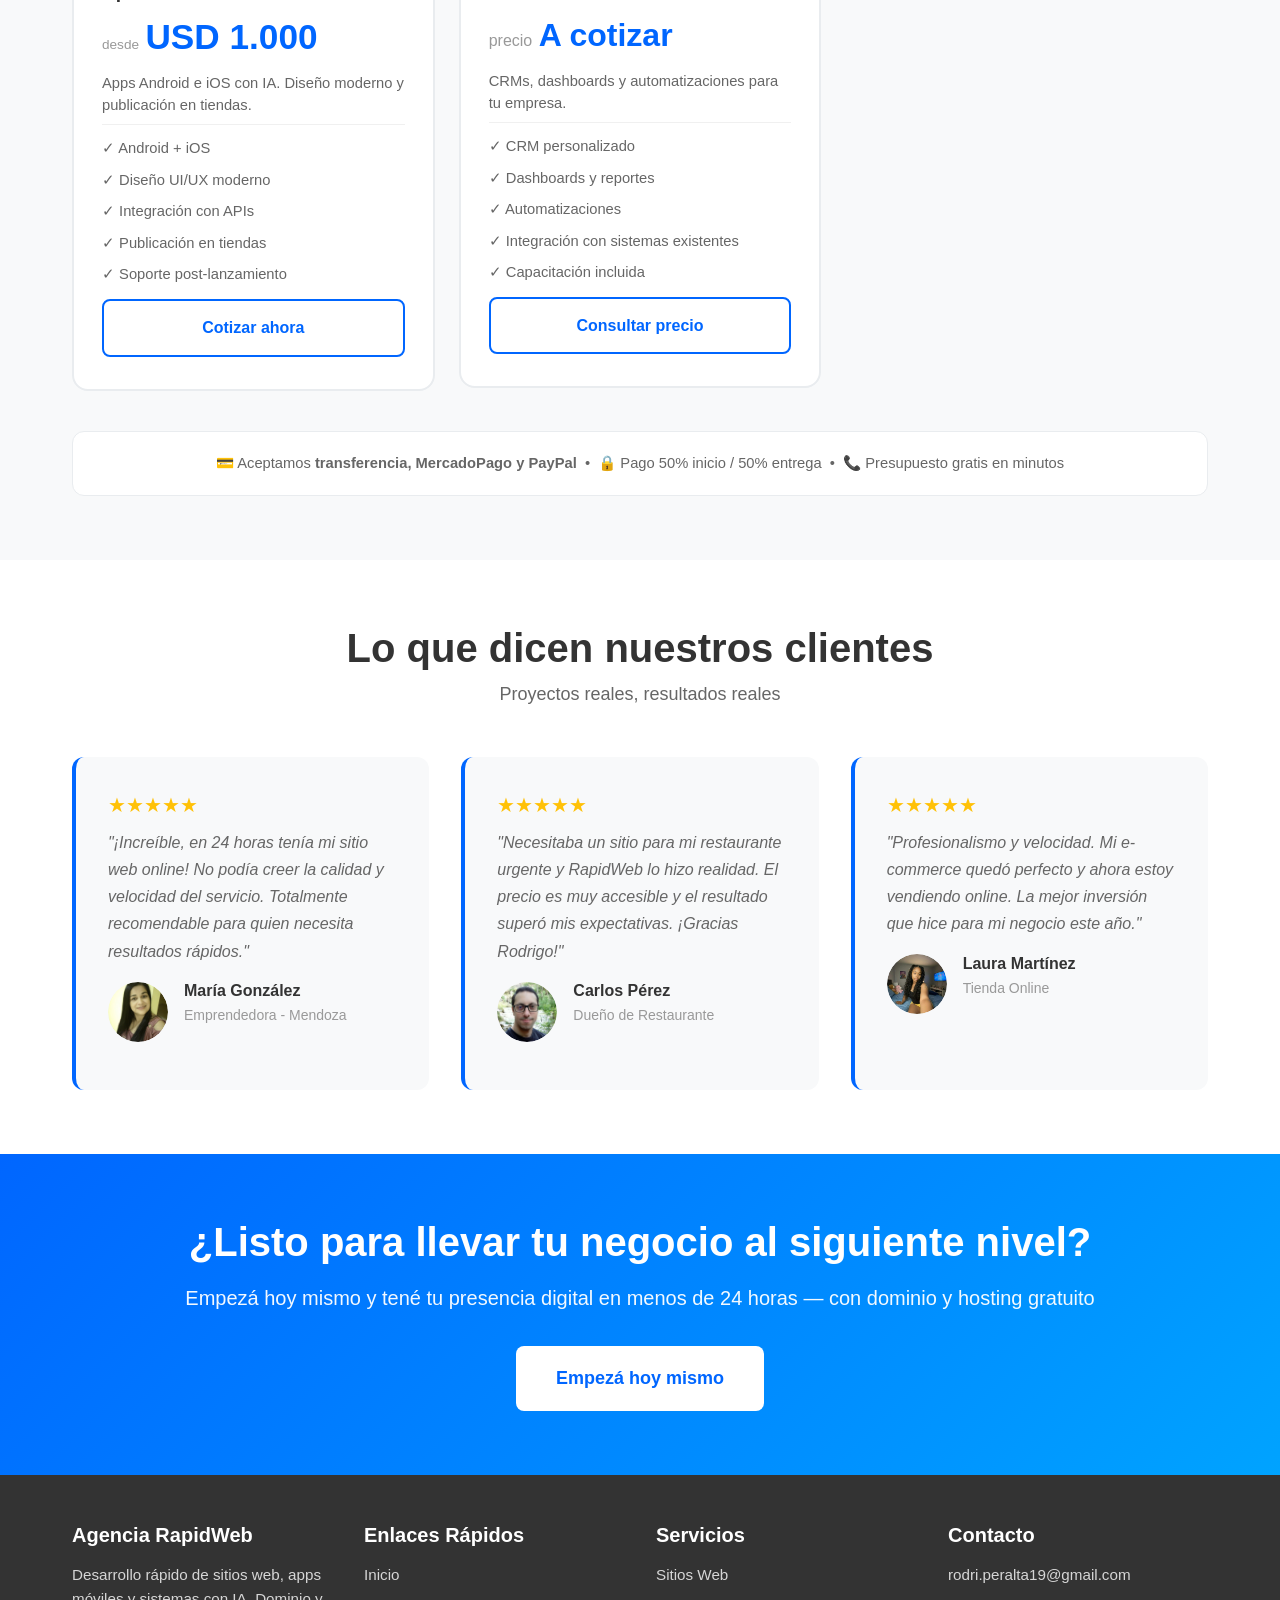
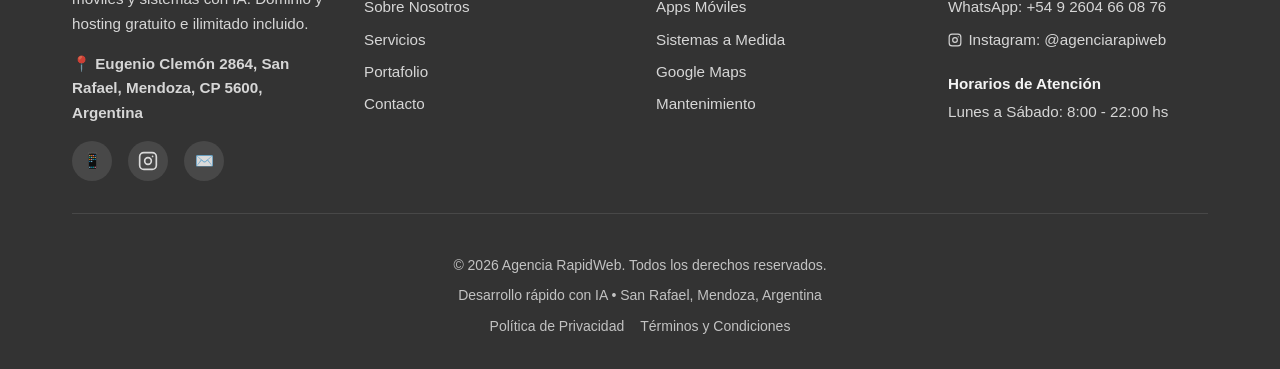
==== commit b8511d43: "Add files via upload" ====
--- a/index.html
+++ b/index.html
@@ -85,8 +85,8 @@
                 </div>
                 <!-- Soporte con bandera argentina como emoji-imagen armónico -->
                 <div class="benefit-card fade-in">
-                    <div class="benefit-icon" style="display:flex;justify-content:center;align-items:center;height:3.5rem;">
-                        <img src="bandera-argentina.png" alt="Soporte desde Argentina" width="56" height="56" style="object-fit:contain;border-radius:50%;">
+                    <div class="benefit-icon">
+                        <img src="bandera-argentina.png" alt="Soporte desde Argentina" class="flag-icon">
                     </div>
                     <h3>Soporte Personalizado</h3>
                     <p>Atención directa desde San Rafael, Mendoza. Hablamos tu idioma y entendemos las necesidades del mercado local y latinoamericano.</p>
@@ -374,10 +374,12 @@
                         <a href="https://wa.me/5492604660876">WhatsApp: +54 9 2604 66 08 76</a>
                         <a href="https://www.instagram.com/agenciarapiweb?igsh=NmxvbHIxY3RncGt0" target="_blank" rel="noopener" style="display:flex;align-items:center;gap:0.4rem;">
                             <svg viewBox="0 0 24 24" width="14" height="14" fill="none" stroke="currentColor" stroke-width="2"><rect x="2" y="2" width="20" height="20" rx="5"/><circle cx="12" cy="12" r="4"/><circle cx="17.5" cy="6.5" r="1" fill="currentColor" stroke="none"/></svg>
-                            @agenciarapiweb
+                            Instagram: @agenciarapiweb
                         </a>
-                        <p style="margin-top:0.75rem;font-weight:600;color:rgba(255,255,255,0.9);">Horarios de Atención</p>
-                        <p>Lunes a Sábado: 8:00 - 22:00 hs</p>
+                        <div style="margin-top:0.75rem;">
+                            <p style="font-weight:700;color:rgba(255,255,255,0.95);margin-bottom:0.25rem;font-size:0.95rem;">Horarios de Atención</p>
+                            <p style="margin:0;">Lunes a Sábado: 8:00 - 22:00 hs</p>
+                        </div>
                     </div>
                 </div>
             </div>
--- a/style.css
+++ b/style.css
@@ -1392,3 +1392,69 @@
     .pricing-amount { font-size: 1.9rem; }
     .pricing-guarantee { font-size: 0.82rem; padding: 0.75rem 1rem; }
 }
+
+/* ================================================
+   BANDERA ARGENTINA - ALINEACIÓN EN BENEFIT CARD
+   ================================================ */
+.benefit-icon {
+    display: flex;
+    justify-content: center;
+    align-items: center;
+    height: 3.5rem;
+    margin-bottom: var(--spacing-sm);
+}
+
+/* Para que los emojis de texto también se alineen igual */
+.benefit-icon:not(:has(img)) {
+    font-size: 3rem;
+    line-height: 1;
+}
+
+.flag-icon {
+    width: 56px;
+    height: 56px;
+    object-fit: contain;
+    border-radius: 50%;
+    display: block;
+}
+
+/* ================================================
+   PORTFOLIO - TARJETA CLIENTE REAL
+   ================================================ */
+.portfolio-link-wrap {
+    display: block;
+    text-decoration: none;
+    color: inherit;
+}
+
+.portfolio-item--real {
+    border: 2px solid var(--primary-blue);
+    box-shadow: 0 4px 20px rgba(0,102,255,0.12);
+}
+
+.portfolio-item--real:hover {
+    transform: translateY(-10px);
+    box-shadow: 0 12px 32px rgba(0,102,255,0.22);
+}
+
+.portfolio-live-badge {
+    display: inline-block;
+    background: linear-gradient(135deg, var(--primary-blue), var(--secondary-blue));
+    color: #fff;
+    font-size: 0.78rem;
+    font-weight: 700;
+    padding: 0.3rem 0.85rem;
+    border-radius: 20px;
+    margin-bottom: 0.6rem;
+    letter-spacing: 0.02em;
+}
+
+.portfolio-placeholder--ares {
+    background: linear-gradient(135deg, #1a1a2e, #16213e);
+    color: white;
+}
+
+.portfolio-placeholder--ares span {
+    font-size: 4.5rem;
+    filter: drop-shadow(0 0 12px rgba(0,162,255,0.6));
+}
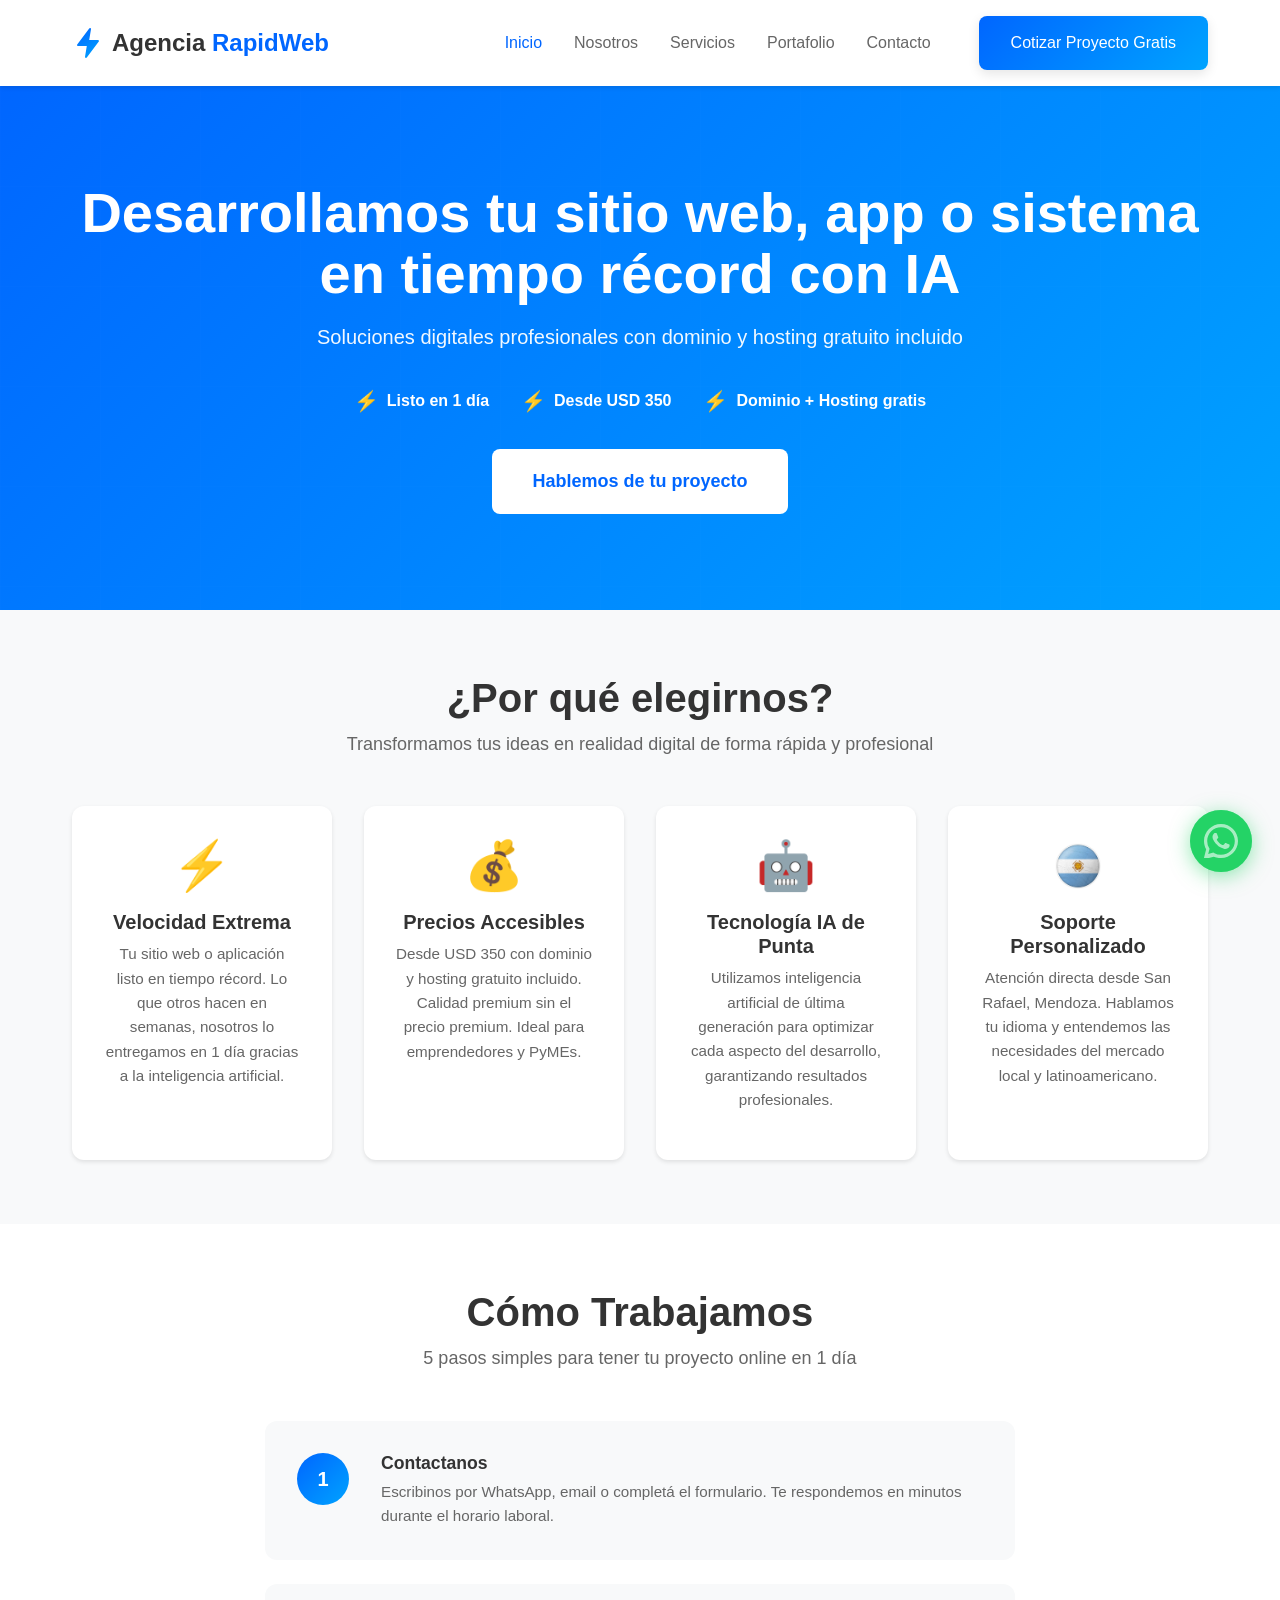
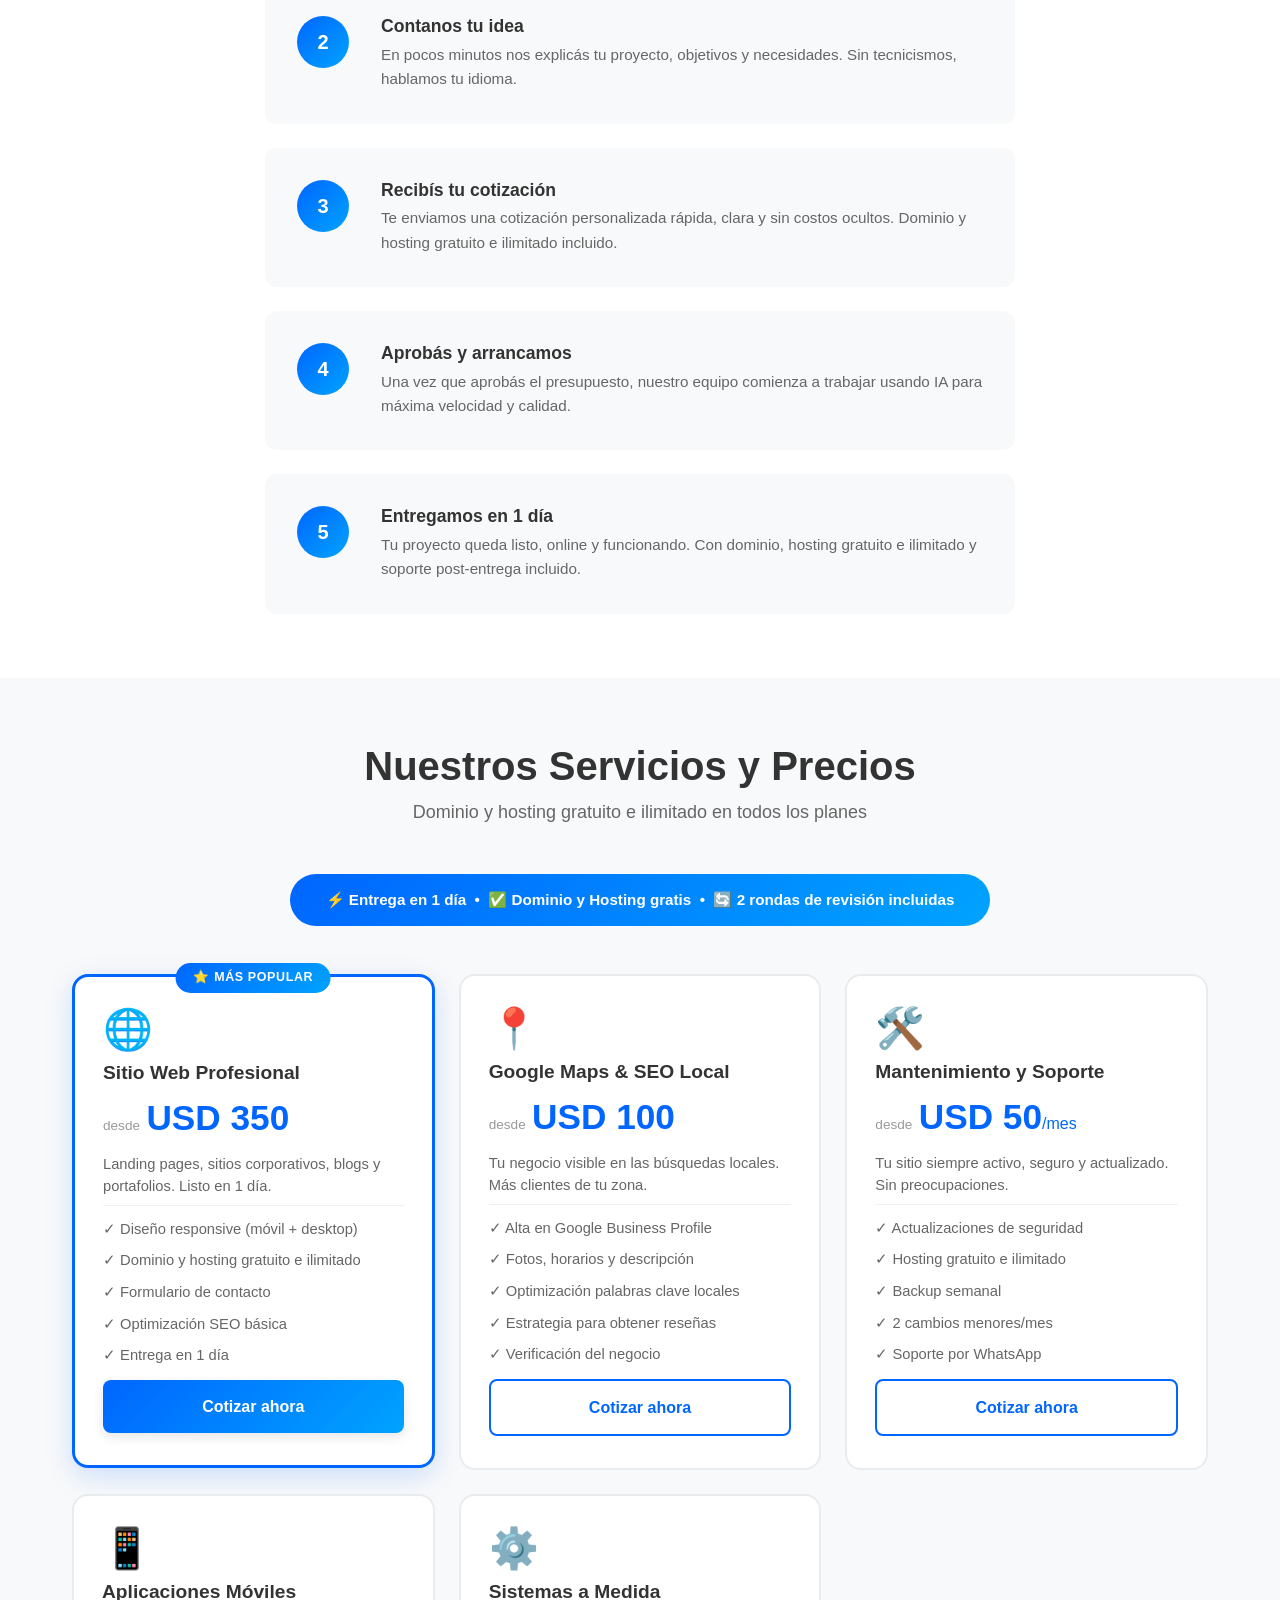
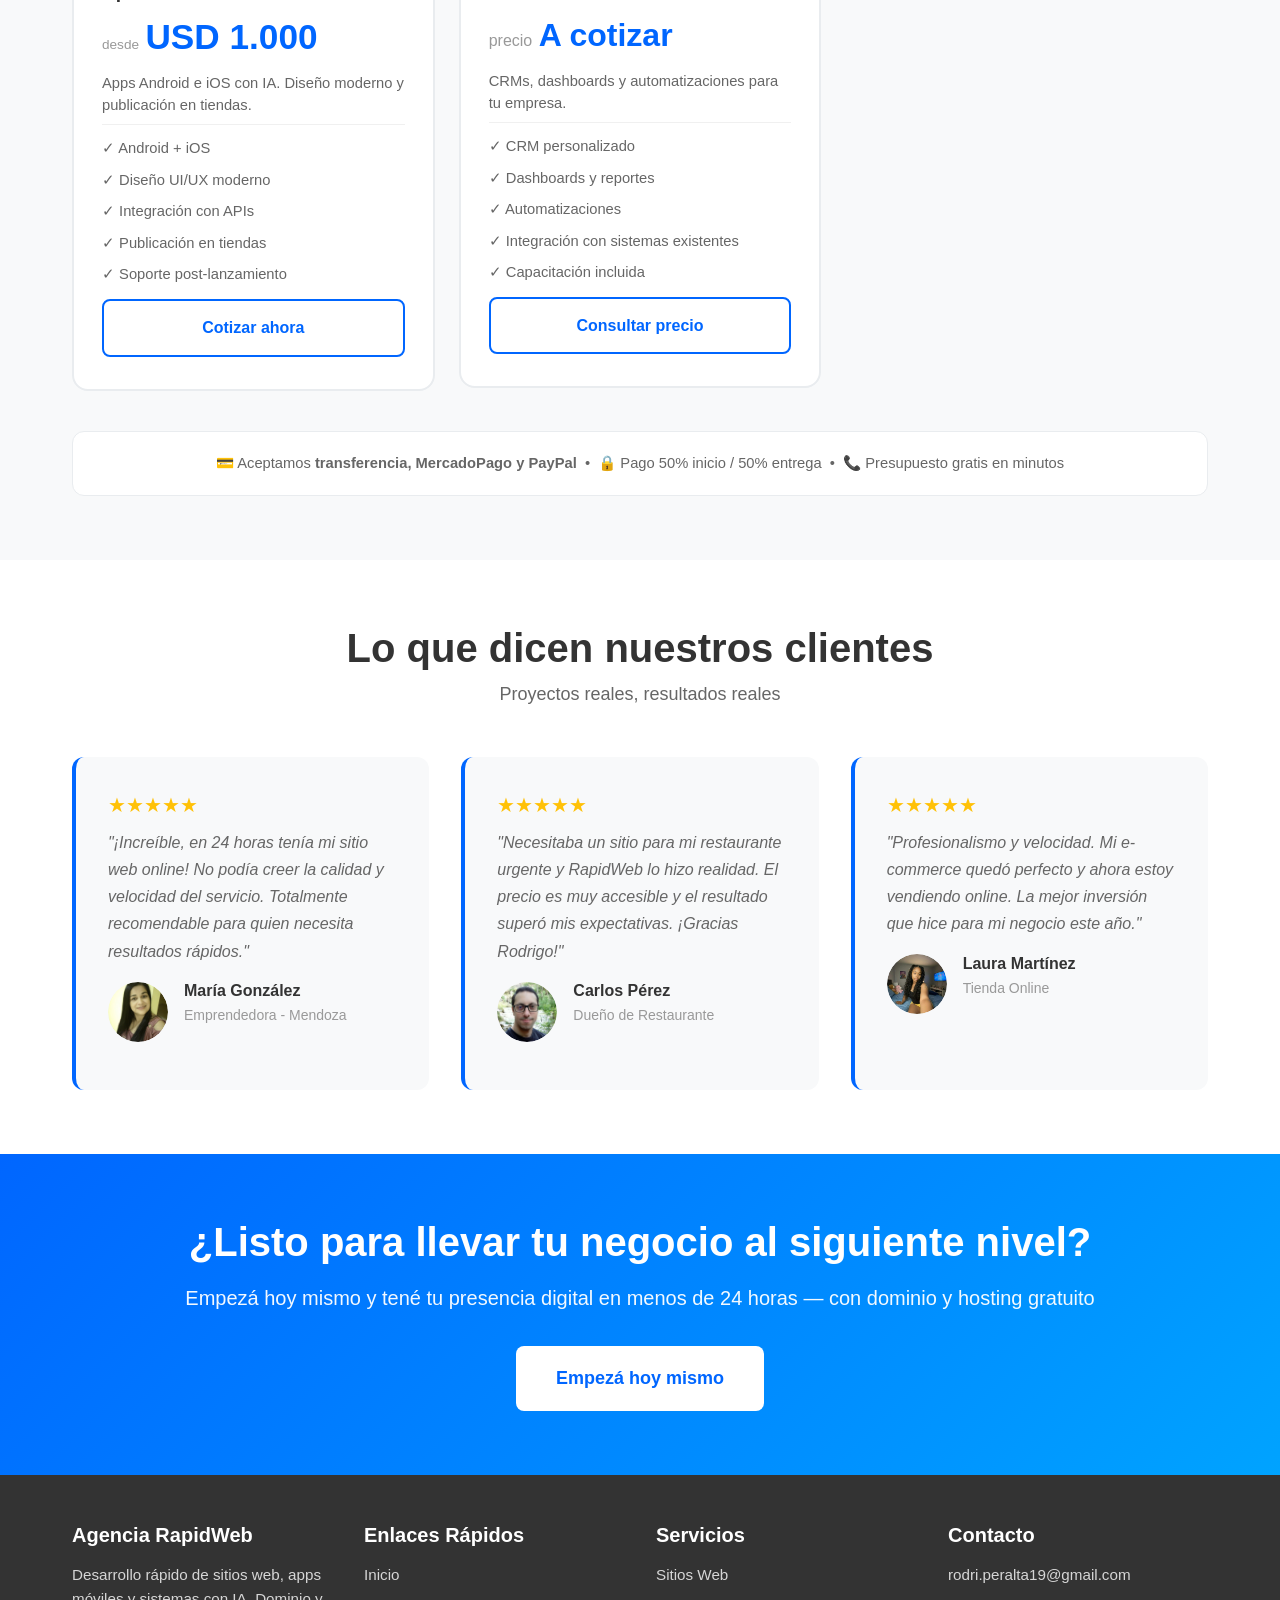
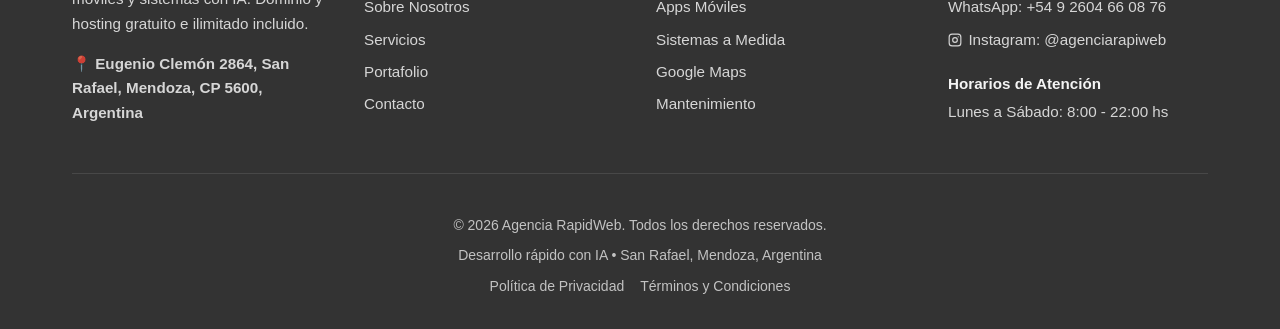
==== commit c32b46c3: "Add files via upload" ====
--- a/index.html
+++ b/index.html
@@ -26,8 +26,17 @@
     <!-- ========== HEADER ========== -->
     <header class="header">
         <div class="container">
-            <a href="index.html" class="logo logo--img">
-                <img src="logo-rapidweb.jpg" alt="Agencia RapidWeb" class="logo-img-header">
+                        <a href="index.html" class="logo">
+                <svg class="logo-icon" viewBox="0 0 32 32" fill="none" xmlns="http://www.w3.org/2000/svg">
+                    <path d="M18 2L6 18H16L14 30L26 14H16L18 2Z" fill="url(#gradient)" stroke="url(#gradient)" stroke-width="2" stroke-linejoin="round"/>
+                    <defs>
+                        <linearGradient id="gradient" x1="6" y1="2" x2="26" y2="30" gradientUnits="userSpaceOnUse">
+                            <stop stop-color="#0066FF"/>
+                            <stop offset="1" stop-color="#00A3FF"/>
+                        </linearGradient>
+                    </defs>
+                </svg>
+                <span>Agencia <span class="logo-text">RapidWeb</span></span>
             </a>
             <nav class="nav-menu">
                 <a href="index.html">Inicio</a>
@@ -339,13 +348,6 @@
                     <h3>Agencia RapidWeb</h3>
                     <p>Desarrollo rápido de sitios web, apps móviles y sistemas con IA. Dominio y hosting gratuito e ilimitado incluido.</p>
                     <p style="margin-top:1rem;"><strong>📍 Eugenio Clemón 2864, San Rafael, Mendoza, CP 5600, Argentina</strong></p>
-                    <div class="social-links">
-                        <a href="https://wa.me/5492604660876" class="social-link" aria-label="WhatsApp" target="_blank" rel="noopener">📱</a>
-                        <a href="https://www.instagram.com/agenciarapiweb?igsh=NmxvbHIxY3RncGt0" class="social-link social-link--ig" aria-label="Instagram" target="_blank" rel="noopener">
-                            <svg viewBox="0 0 24 24" width="20" height="20" fill="none" stroke="currentColor" stroke-width="2" stroke-linecap="round" stroke-linejoin="round"><rect x="2" y="2" width="20" height="20" rx="5" ry="5"/><circle cx="12" cy="12" r="4"/><circle cx="17.5" cy="6.5" r="1" fill="currentColor" stroke="none"/></svg>
-                        </a>
-                        <a href="mailto:rodri.peralta19@gmail.com" class="social-link" aria-label="Email">✉️</a>
-                    </div>
                 </div>
                 <div class="footer-section">
                     <h3>Enlaces Rápidos</h3>
